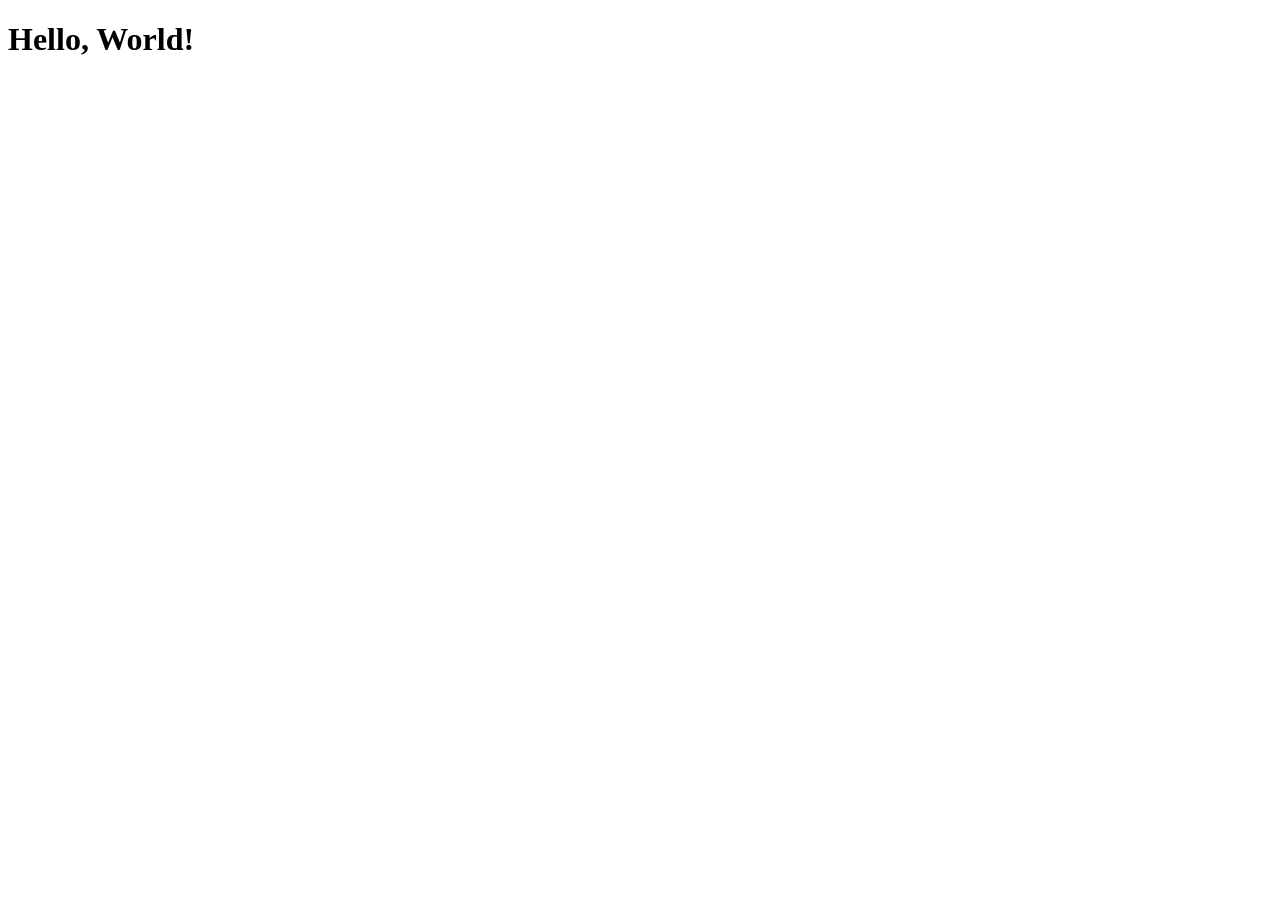
==== index.html @ c69d0975 "Added First html file; basic site" ====
<!DOCTYPE html>
<html lang="en">
<head>
    <meta charset="UTF-8">
    <meta name="viewport" content="width=device-width, initial-scale=1.0">
    <title>Hello World!</title>
</head>
<body>
    <h1>Hello, World!</h1>
</body>
</html>
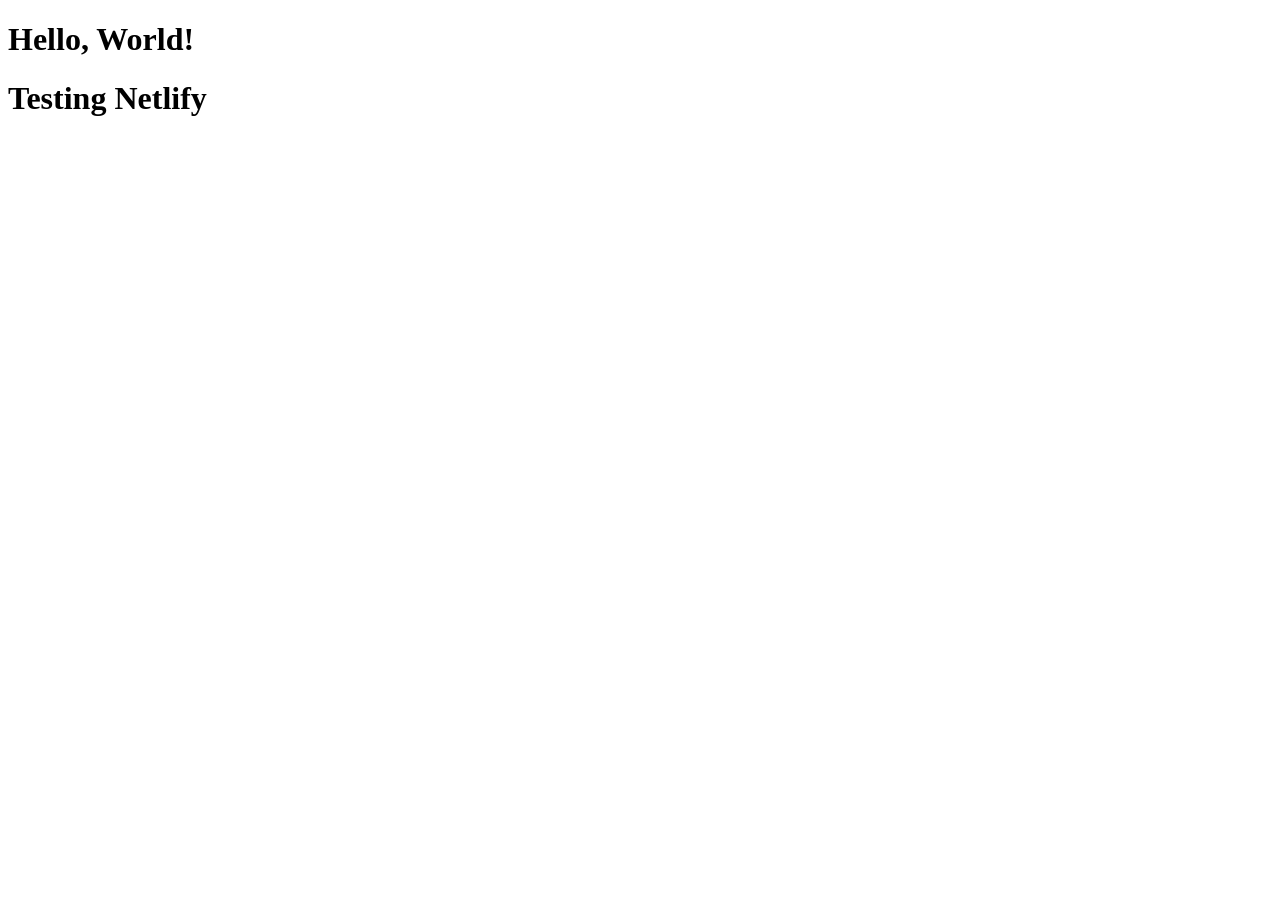
==== commit 88c40063: "Netlify Test" ====
--- a/index.html
+++ b/index.html
@@ -7,5 +7,6 @@
 </head>
 <body>
     <h1>Hello, World!</h1>
+    <h1>Testing Netlify</h1>
 </body>
 </html>
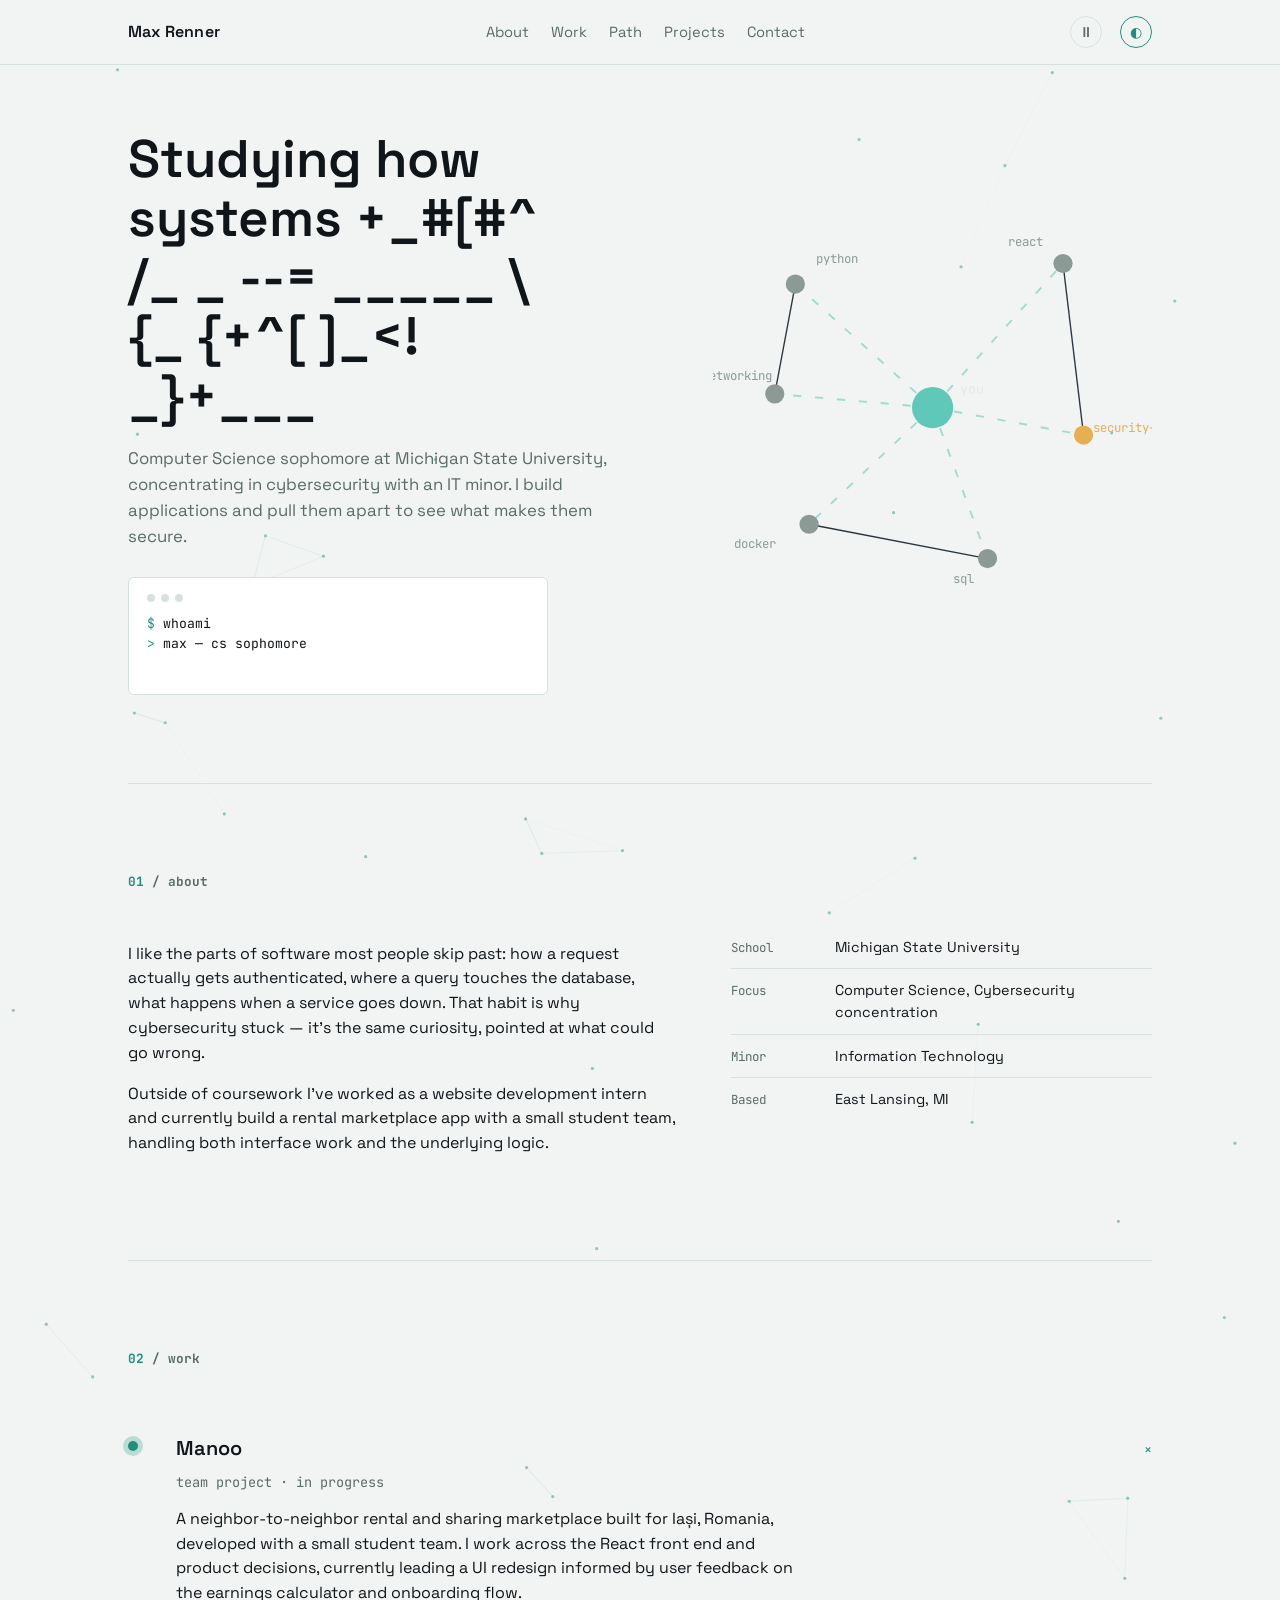
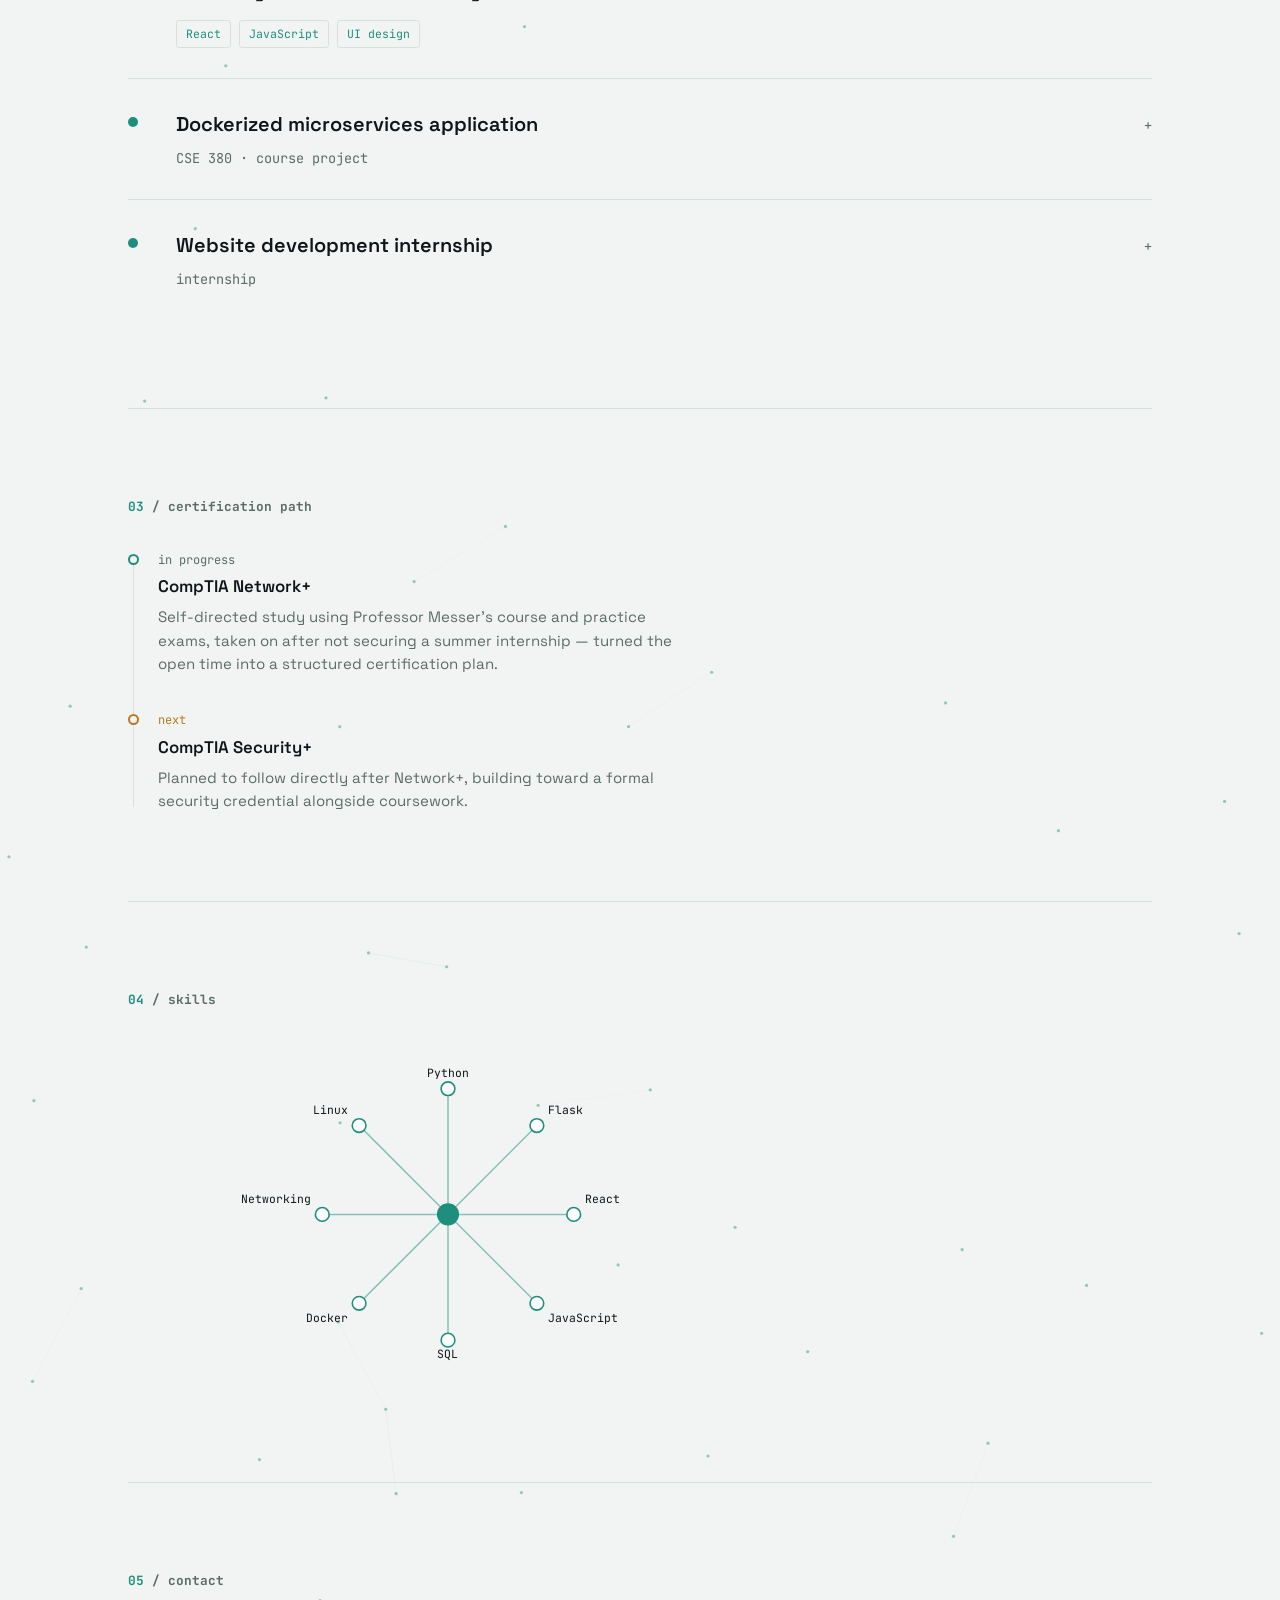
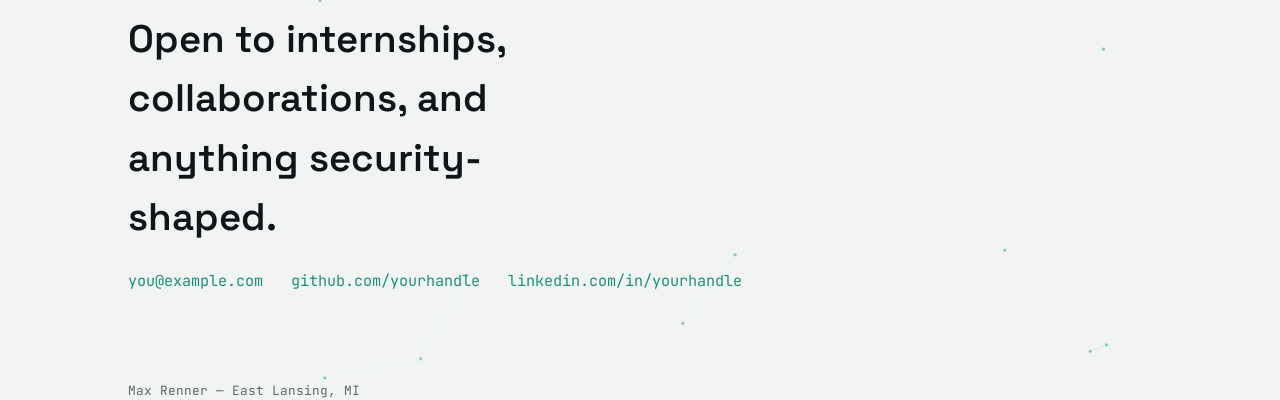
==== commit 85673c30: "First iteration of the pro site" ====
--- a/index.html
+++ b/index.html
@@ -1,12 +1,925 @@
 <!DOCTYPE html>
 <html lang="en">
 <head>
-    <meta charset="UTF-8">
-    <meta name="viewport" content="width=device-width, initial-scale=1.0">
-    <title>Hello World!</title>
+<meta charset="UTF-8">
+<meta name="viewport" content="width=device-width, initial-scale=1, viewport-fit=cover">
+<title>Max Renner — Portfolio</title>
+<link rel="preconnect" href="https://fonts.googleapis.com">
+<link rel="preconnect" href="https://fonts.gstatic.com" crossorigin>
+<link href="https://fonts.googleapis.com/css2?family=Space+Grotesk:wght@400;500;600;700&family=JetBrains+Mono:wght@400;500&display=swap" rel="stylesheet">
+<style>
+  :root {
+    --bg: #10151a; --surface: #182029; --surface-2: #1e2830;
+    --text: #e6e9e6; --muted: #8c9a96; --line: #2a343c;
+    --accent: #5fc8b8; --accent-2: #e8ae52;
+    --net-line: rgba(95,200,184,0.16); --net-dot: rgba(95,200,184,0.5);
+    --glitch-1: #ff5f6d; --glitch-2: #5fc8ff;
+    --danger: #e07a6b;
+    box-sizing: border-box;
+    padding-top: env(safe-area-inset-top, 0px);
+    padding-bottom: env(safe-area-inset-bottom, 0px);
+  }
+  @media (prefers-color-scheme: light) {
+    :root:not([data-theme="dark"]) {
+      --bg: #f1f4f3; --surface: #ffffff; --surface-2: #eaeeec;
+      --text: #10151a; --muted: #5b6b66; --line: #d9e1de;
+      --accent: #1f8f7d; --accent-2: #b97a1f;
+      --net-line: rgba(31,143,125,0.14); --net-dot: rgba(31,143,125,0.45);
+    }
+  }
+  :root[data-theme="light"] {
+    --bg: #f1f4f3; --surface: #ffffff; --surface-2: #eaeeec;
+    --text: #10151a; --muted: #5b6b66; --line: #d9e1de;
+    --accent: #1f8f7d; --accent-2: #b97a1f;
+    --net-line: rgba(31,143,125,0.14); --net-dot: rgba(31,143,125,0.45);
+  }
+  :root[data-theme="dark"] {
+    --bg: #10151a; --surface: #182029; --surface-2: #1e2830;
+    --text: #e6e9e6; --muted: #8c9a96; --line: #2a343c;
+    --accent: #5fc8b8; --accent-2: #e8ae52;
+    --net-line: rgba(95,200,184,0.16); --net-dot: rgba(95,200,184,0.5);
+  }
+  *, *::before, *::after { box-sizing: border-box; }
+  html { scroll-behavior: smooth; scroll-padding-top: env(safe-area-inset-top, 0px); }
+  html.force-reduce-motion { scroll-behavior: auto; }
+  body {
+    margin: 0; background: var(--bg); color: var(--text);
+    font-family: 'Space Grotesk', system-ui, sans-serif; line-height: 1.55;
+    -webkit-font-smoothing: antialiased; position: relative;
+    transition: background 0.3s ease, color 0.3s ease;
+  }
+  .mono { font-family: 'JetBrains Mono', ui-monospace, monospace; }
+  a { color: var(--accent); text-decoration: none; }
+  a:hover, a:focus-visible { text-decoration: underline; }
+  :focus-visible { outline: 2px solid var(--accent); outline-offset: 3px; }
+  .wrap { max-width: 1080px; margin: 0 auto; padding: 0 28px; position: relative; z-index: 1; }
+  .visually-hidden {
+    position: absolute !important; width: 1px; height: 1px; padding: 0; margin: -1px;
+    overflow: hidden; clip: rect(0,0,0,0); white-space: nowrap; border: 0;
+  }
+  .skip-link {
+    position: absolute; left: 12px; top: -60px; z-index: 100;
+    background: var(--accent); color: var(--bg); padding: 10px 16px; border-radius: 4px;
+    font-family: 'JetBrains Mono', monospace; font-size: 0.85rem; transition: top 0.2s ease;
+  }
+  .skip-link:focus { top: 12px; text-decoration: none; }
+
+  #net-bg { position: fixed; inset: 0; z-index: 0; pointer-events: none; }
+  #cursor-ring {
+    position: fixed; width: 34px; height: 34px; border-radius: 50%;
+    border: 1px solid var(--accent); pointer-events: none; z-index: 50;
+    transform: translate(-50%, -50%); opacity: 0; transition: opacity 0.3s ease, width 0.2s ease, height 0.2s ease, border-color 0.2s ease;
+  }
+  #cursor-ring::before, #cursor-ring::after { content: ""; position: absolute; background: var(--accent); }
+  #cursor-ring::before { left: 50%; top: -6px; width: 1px; height: 6px; transform: translateX(-50%); }
+  #cursor-ring::after { left: 50%; bottom: -6px; width: 1px; height: 6px; transform: translateX(-50%); }
+  #cursor-ring.hot { width: 50px; height: 50px; border-color: var(--accent-2); }
+  #cursor-glow {
+    position: fixed; width: 460px; height: 460px; border-radius: 50%;
+    background: radial-gradient(circle, var(--net-dot) 0%, transparent 70%);
+    pointer-events: none; z-index: 0; opacity: 0; transition: opacity 0.4s ease;
+    transform: translate(-50%, -50%); filter: blur(14px);
+  }
+
+  header.top {
+    position: sticky; top: env(safe-area-inset-top, 0px); z-index: 10;
+    background: color-mix(in srgb, var(--bg) 85%, transparent);
+    backdrop-filter: blur(8px); border-bottom: 1px solid var(--line);
+  }
+  .topbar { display: flex; align-items: center; justify-content: space-between; padding: 16px 28px; max-width: 1080px; margin: 0 auto; gap: 12px; flex-wrap: wrap; }
+  .topbar .name { font-weight: 600; font-size: 1rem; letter-spacing: 0.2px; }
+  .topbar .right { display: flex; align-items: center; gap: 18px; }
+  .topbar nav { display: flex; gap: 22px; }
+  .topbar nav a { color: var(--muted); font-size: 0.92rem; position: relative; }
+  .topbar nav a[aria-current="page"] { color: var(--accent); }
+  .topbar nav a:hover { color: var(--text); text-decoration: none; }
+  html:not(.force-reduce-motion) .topbar nav a:hover::before,
+  html:not(.force-reduce-motion) .topbar nav a:hover::after {
+    content: attr(data-label); position: absolute; left: 0; top: 0; width: 100%; overflow: hidden;
+  }
+  html:not(.force-reduce-motion) .topbar nav a:hover::before { color: var(--glitch-1); animation: glitchA 0.4s steps(2) 1; clip-path: inset(0 0 55% 0); }
+  html:not(.force-reduce-motion) .topbar nav a:hover::after { color: var(--glitch-2); animation: glitchB 0.4s steps(2) 1; clip-path: inset(55% 0 0 0); }
+  @keyframes glitchA { 0% { transform: translate(0); } 30% { transform: translate(-2px,-1px); } 60% { transform: translate(2px,1px); } 100% { transform: translate(0); } }
+  @keyframes glitchB { 0% { transform: translate(0); } 30% { transform: translate(2px,1px); } 60% { transform: translate(-2px,-1px); } 100% { transform: translate(0); } }
+  .icon-btn {
+    background: none; border: 1px solid var(--line); color: var(--muted);
+    width: 32px; height: 32px; border-radius: 50%; cursor: pointer; font-size: 0.9rem;
+    display: flex; align-items: center; justify-content: center;
+    transition: border-color 0.2s ease, color 0.2s ease;
+  }
+  .icon-btn:hover, .icon-btn[aria-pressed="true"] { border-color: var(--accent); color: var(--accent); }
+
+  .screen { padding-top: 0; }
+  section { padding: 88px 0; border-bottom: 1px solid var(--line); position: relative; }
+  section:last-of-type { border-bottom: none; }
+
+  .hero { padding-top: 64px; display: grid; grid-template-columns: 1.1fr 0.9fr; gap: 48px; align-items: center; }
+  .hero-text { opacity: 0; transform: translateY(14px); animation: rise 0.7s ease forwards 0.15s; }
+  .hero-graphic { opacity: 0; animation: fadeIn 0.9s ease forwards 0.4s; perspective: 800px; }
+  @keyframes rise { to { opacity: 1; transform: translateY(0); } }
+  @keyframes fadeIn { to { opacity: 1; } }
+  .hero h1 { font-size: clamp(2.1rem, 4.4vw, 3.3rem); line-height: 1.12; margin: 0 0 20px; max-width: 13ch; font-weight: 600; min-height: 2.3em; }
+  .hero .lede { color: var(--muted); max-width: 46ch; font-size: 1.05rem; margin: 0 0 28px; }
+
+  .terminal {
+    font-family: 'JetBrains Mono', monospace; font-size: 0.82rem;
+    background: var(--surface); border: 1px solid var(--line); border-radius: 6px;
+    padding: 16px 18px; max-width: 420px; min-height: 118px;
+  }
+  .terminal .bar { display: flex; gap: 6px; margin-bottom: 12px; }
+  .terminal .bar span { width: 8px; height: 8px; border-radius: 50%; background: var(--line); }
+  .terminal .line { color: var(--text); white-space: pre; }
+  .terminal .prompt { color: var(--accent); }
+  .terminal .cursor { display: inline-block; width: 7px; height: 1em; background: var(--accent); vertical-align: text-bottom; animation: blink 1s step-end infinite; }
+  @keyframes blink { 50% { opacity: 0; } }
+
+  .hero-graphic-inner { transition: transform 0.15s ease-out; transform-style: preserve-3d; }
+  .hero-graphic svg { width: 100%; height: auto; }
+  .hero-graphic .edge { stroke-dasharray: 6 10; animation: flow 3.5s linear infinite; }
+  .hero-graphic .edge:nth-child(2) { animation-delay: -0.6s; }
+  .hero-graphic .edge:nth-child(3) { animation-delay: -1.2s; }
+  .hero-graphic .edge:nth-child(4) { animation-delay: -1.8s; }
+  .hero-graphic .edge:nth-child(5) { animation-delay: -2.4s; }
+  .hero-graphic .edge:nth-child(6) { animation-delay: -3.0s; }
+  @keyframes flow { to { stroke-dashoffset: -160; } }
+  .hero-graphic .core { animation: pulse 2.4s ease-in-out infinite; transform-origin: 160px 160px; }
+  @keyframes pulse { 0%, 100% { r: 15; } 50% { r: 17; } }
+  .hero-graphic .node { cursor: pointer; transition: r 0.2s ease; }
+  .hero-graphic .node:hover, .hero-graphic .node:focus { r: 10; }
+
+  h2.label { font-size: 0.8rem; color: var(--accent); margin: 0 0 34px; font-family: 'JetBrains Mono', monospace; }
+  h2.label .n { color: var(--muted); }
+
+  .about-grid { display: grid; grid-template-columns: 1.3fr 1fr; gap: 56px; }
+  .about-grid p { max-width: 58ch; color: var(--text); }
+  .about-grid p + p { margin-top: 16px; }
+  dl.facts { margin: 0; font-size: 0.9rem; }
+  dl.facts div { display: flex; gap: 14px; padding: 10px 0; border-top: 1px solid var(--line); }
+  dl.facts div:first-child { border-top: none; }
+  dl.facts dt { color: var(--muted); width: 90px; flex-shrink: 0; font-family: 'JetBrains Mono', monospace; font-size: 0.78rem; padding-top: 2px; }
+  dl.facts dd { margin: 0; }
+
+  .project { border-top: 1px solid var(--line); padding: 30px 0; }
+  .project:first-of-type { border-top: none; }
+  .project-head { display: grid; grid-template-columns: 28px 1fr auto; gap: 20px; align-items: start; cursor: pointer; background: none; border: none; text-align: left; width: 100%; padding: 0; color: inherit; font: inherit; }
+  .project .dot, .uproject .dot { width: 10px; height: 10px; border-radius: 50%; background: var(--accent); margin-top: 8px; flex-shrink: 0; transition: box-shadow 0.25s ease; }
+  .project[open] .dot { box-shadow: 0 0 0 5px color-mix(in srgb, var(--accent) 25%, transparent); }
+  .project h3, .uproject h3 { margin: 0 0 8px; font-size: 1.25rem; font-weight: 600; }
+  .project .role { color: var(--muted); font-size: 0.85rem; font-family: 'JetBrains Mono', monospace; }
+  .expand-icon { font-family: 'JetBrains Mono', monospace; color: var(--muted); font-size: 0.85rem; margin-top: 6px; transition: transform 0.25s ease; }
+  .project[open] .expand-icon { transform: rotate(45deg); color: var(--accent); }
+  .project-body { grid-column: 2 / 3; margin-left: 48px; max-height: 0; overflow: hidden; transition: max-height 0.35s ease; }
+  .project[open] .project-body { max-height: 220px; }
+  .project-body-inner { padding-top: 14px; }
+  .project-body p { max-width: 62ch; margin: 0 0 14px; color: var(--text); }
+  .stack { display: flex; gap: 8px; flex-wrap: wrap; }
+  .stack span { font-family: 'JetBrains Mono', monospace; font-size: 0.72rem; color: var(--accent); border: 1px solid var(--line); padding: 4px 9px; border-radius: 3px; }
+
+  .path { position: relative; padding-left: 30px; }
+  .path::before { content: ""; position: absolute; left: 5px; top: 6px; bottom: 6px; width: 1px; background: var(--line); }
+  .step { position: relative; padding-bottom: 36px; }
+  .step:last-child { padding-bottom: 0; }
+  .step::before { content: ""; position: absolute; left: -30px; top: 3px; width: 11px; height: 11px; border-radius: 50%; background: var(--bg); border: 2px solid var(--accent); }
+  .step.pending::before { border-color: var(--accent-2); }
+  .step .when { font-family: 'JetBrains Mono', monospace; font-size: 0.75rem; color: var(--muted); margin-bottom: 4px; }
+  .step h3 { margin: 0 0 6px; font-size: 1.05rem; font-weight: 600; }
+  .step p { margin: 0; color: var(--muted); max-width: 54ch; font-size: 0.94rem; }
+  .step.pending .when { color: var(--accent-2); }
+
+  .skill-net { width: 100%; max-width: 640px; height: auto; }
+  .skill-net .sline { stroke: var(--accent); stroke-width: 1.3; opacity: 0.5; stroke-dasharray: 200; stroke-dashoffset: 200; transition: stroke-dashoffset 1s ease; }
+  .skill-net.in-view .sline { stroke-dashoffset: 0; }
+  .skill-net .snode { fill: var(--surface); stroke: var(--accent); stroke-width: 1.4; opacity: 0; transform: scale(0.5); transform-box: fill-box; transform-origin: center; transition: opacity 0.4s ease, transform 0.4s ease; }
+  .skill-net.in-view .snode { opacity: 1; transform: scale(1); }
+  .skill-net text { font-family: 'JetBrains Mono', monospace; font-size: 10px; fill: var(--text); opacity: 0; transition: opacity 0.5s ease 0.3s; }
+  .skill-net.in-view text { opacity: 1; }
+  .skill-net .scenter { fill: var(--accent); }
+
+  .contact h2.label { margin-bottom: 18px; }
+  .contact h1 { font-size: clamp(1.7rem, 3.4vw, 2.4rem); font-weight: 600; margin: 0 0 22px; max-width: 16ch; }
+  .contact .links { display: flex; gap: 28px; flex-wrap: wrap; font-family: 'JetBrains Mono', monospace; font-size: 0.95rem; }
+
+  /* Projects screen */
+  #screen-projects h1.page-title { font-size: clamp(1.8rem, 3.6vw, 2.6rem); font-weight: 600; margin: 0 0 14px; max-width: 20ch; }
+  #screen-projects .lede { margin-bottom: 40px; }
+  .project-form { background: var(--surface); border: 1px solid var(--line); border-radius: 8px; padding: 24px; margin-bottom: 28px; max-width: 640px; }
+  .field { margin-bottom: 16px; display: flex; flex-direction: column; gap: 6px; }
+  .field-row { display: grid; grid-template-columns: 1fr 1fr; gap: 16px; }
+  .field label { font-size: 0.85rem; color: var(--muted); }
+  .field label .hint { font-size: 0.75rem; font-family: 'JetBrains Mono', monospace; margin-left: 6px; }
+  .field input, .field textarea {
+    background: var(--bg); border: 1px solid var(--line); border-radius: 4px; color: var(--text);
+    font-family: 'Space Grotesk', sans-serif; font-size: 0.95rem; padding: 10px 12px; resize: vertical;
+  }
+  .field input:focus, .field textarea:focus { border-color: var(--accent); }
+  .form-error { color: var(--danger); font-size: 0.85rem; min-height: 1.2em; }
+  .form-status { min-height: 1.2em; }
+  .storage-note { font-size: 0.82rem; color: var(--accent-2); margin: -6px 0 16px; max-width: 640px; }
+  .btn-primary, .btn-ghost {
+    font-family: 'JetBrains Mono', monospace; font-size: 0.85rem; cursor: pointer; border-radius: 4px; padding: 10px 18px;
+  }
+  .btn-primary { background: var(--accent); color: var(--bg); border: 1px solid var(--accent); }
+  .btn-primary:hover { opacity: 0.88; }
+  .btn-ghost { background: none; color: var(--muted); border: 1px solid var(--line); margin-left: 10px; }
+  .btn-ghost:hover { color: var(--text); border-color: var(--accent); }
+  .btn-link { background: none; border: none; color: var(--muted); font-family: 'JetBrains Mono', monospace; font-size: 0.78rem; cursor: pointer; padding: 2px 4px; }
+  .btn-link:hover { color: var(--accent); text-decoration: underline; }
+  .projects-toolbar { display: flex; align-items: center; justify-content: space-between; gap: 16px; flex-wrap: wrap; margin-bottom: 8px; }
+  .tag-filters { display: flex; gap: 8px; flex-wrap: wrap; }
+  .tag-chip {
+    font-family: 'JetBrains Mono', monospace; font-size: 0.75rem; padding: 6px 12px; border-radius: 20px;
+    border: 1px solid var(--line); background: none; color: var(--muted); cursor: pointer;
+  }
+  .tag-chip.active, .tag-chip:hover { border-color: var(--accent); color: var(--accent); }
+  .project-list { list-style: none; margin: 24px 0 0; padding: 0; }
+  .uproject { display: flex; gap: 16px; border-top: 1px solid var(--line); padding: 22px 0; }
+  .uproject:first-child { border-top: none; }
+  .uproject-body { flex: 1; min-width: 0; }
+  .uproject-top { display: flex; align-items: baseline; justify-content: space-between; gap: 12px; flex-wrap: wrap; }
+  .uproject-actions { display: flex; gap: 4px; flex-shrink: 0; }
+  .uproject p { margin: 4px 0 10px; color: var(--text); max-width: 62ch; }
+  .uproject-link { margin-top: 8px; font-family: 'JetBrains Mono', monospace; font-size: 0.82rem; }
+  html:not(.force-reduce-motion) .uproject.just-added { animation: popIn 0.5s ease; }
+  @keyframes popIn { 0% { opacity: 0; transform: translateY(8px) scale(0.97); } 100% { opacity: 1; transform: none; } }
+  .empty-state { color: var(--muted); font-size: 0.92rem; padding: 20px 0; border-top: 1px dashed var(--line); margin-top: 4px; }
+
+  footer { padding: 30px 0 calc(30px + env(safe-area-inset-bottom, 0px)); color: var(--muted); font-size: 0.8rem; font-family: 'JetBrains Mono', monospace; }
+
+  @media (max-width: 760px) {
+    .hero { grid-template-columns: 1fr; }
+    .hero-graphic { order: -1; max-width: 280px; margin: 0 auto; }
+    .about-grid { grid-template-columns: 1fr; gap: 30px; }
+    .topbar nav { gap: 14px; }
+    section { padding: 60px 0; }
+    #cursor-glow, #cursor-ring { display: none; }
+    .field-row { grid-template-columns: 1fr; }
+  }
+  @media (prefers-reduced-motion: reduce) {
+    html { scroll-behavior: auto; }
+    .hero-text, .hero-graphic { animation: none; opacity: 1; transform: none; }
+    .hero-graphic .edge, .hero-graphic .core { animation: none; }
+    .skill-net .sline, .skill-net .snode, .skill-net text { transition: none; }
+  }
+  html.force-reduce-motion .hero-text, html.force-reduce-motion .hero-graphic { animation: none; opacity: 1; transform: none; }
+  html.force-reduce-motion .hero-graphic .edge, html.force-reduce-motion .hero-graphic .core { animation: none; }
+  html.force-reduce-motion .skill-net .sline, html.force-reduce-motion .skill-net .snode, html.force-reduce-motion .skill-net text { transition: none; }
+</style>
 </head>
 <body>
-    <h1>Hello, World!</h1>
-    <h1>Testing Netlify</h1>
+
+<a class="skip-link" href="#main">Skip to content</a>
+<canvas id="net-bg" aria-hidden="true" role="presentation"></canvas>
+<div id="cursor-glow" aria-hidden="true" role="presentation"></div>
+<div id="cursor-ring" aria-hidden="true" role="presentation"></div>
+<div id="route-announcer" class="visually-hidden" aria-live="polite"></div>
+
+<header class="top" role="banner">
+  <div class="topbar">
+    <div class="name">Max Renner</div>
+    <nav aria-label="Primary">
+      <a href="#about" data-label="About">About</a>
+      <a href="#work" data-label="Work">Work</a>
+      <a href="#path" data-label="Path">Path</a>
+      <a href="#/projects" data-label="Projects">Projects</a>
+      <a href="#contact" data-label="Contact">Contact</a>
+    </nav>
+    <div class="right">
+      <button id="motion-toggle" class="icon-btn" aria-pressed="false" aria-label="Reduce motion" title="Reduce motion">⏸</button>
+      <button id="theme-toggle" class="icon-btn" aria-pressed="false" aria-label="Switch to light theme" title="Toggle theme">◐</button>
+    </div>
+  </div>
+</header>
+
+<main id="main" class="wrap">
+
+  <div id="screen-home" class="screen">
+
+    <section class="hero">
+      <div class="hero-text">
+        <h1 id="scramble-target" data-final="Studying how systems break, so I can build the ones that don't."></h1>
+        <p class="lede">Computer Science sophomore at Michigan State University, concentrating in cybersecurity with an IT minor. I build applications and pull them apart to see what makes them secure.</p>
+        <div class="terminal" id="terminal">
+          <div class="bar"><span></span><span></span><span></span></div>
+          <div class="line" id="term-out"></div>
+        </div>
+      </div>
+      <div class="hero-graphic">
+        <div class="hero-graphic-inner" id="tilt-el">
+        <svg viewBox="0 0 320 320" xmlns="http://www.w3.org/2000/svg" role="img" aria-label="Diagram connecting Max to his core skills: Python, React, Security Plus, SQL, Docker and networking.">
+          <g stroke-width="1.4" fill="none" stroke="#5fc8b8" opacity="0.55">
+            <line class="edge" x1="160" y1="160" x2="60" y2="70"/>
+            <line class="edge" x1="160" y1="160" x2="255" y2="55"/>
+            <line class="edge" x1="160" y1="160" x2="270" y2="180"/>
+            <line class="edge" x1="160" y1="160" x2="200" y2="270"/>
+            <line class="edge" x1="160" y1="160" x2="70" y2="245"/>
+            <line class="edge" x1="160" y1="160" x2="45" y2="150"/>
+          </g>
+          <g stroke="#2a343c" stroke-width="1" fill="none">
+            <line x1="60" y1="70" x2="45" y2="150"/>
+            <line x1="255" y1="55" x2="270" y2="180"/>
+            <line x1="200" y1="270" x2="70" y2="245"/>
+          </g>
+          <circle class="core" cx="160" cy="160" r="15" fill="#5fc8b8"/>
+          <circle class="node" tabindex="0" cx="60" cy="70" r="7" fill="#8c9a96"><title>Python</title></circle>
+          <circle class="node" tabindex="0" cx="255" cy="55" r="7" fill="#8c9a96"><title>React</title></circle>
+          <circle class="node" tabindex="0" cx="270" cy="180" r="7" fill="#e8ae52"><title>Security+</title></circle>
+          <circle class="node" tabindex="0" cx="200" cy="270" r="7" fill="#8c9a96"><title>SQL</title></circle>
+          <circle class="node" tabindex="0" cx="70" cy="245" r="7" fill="#8c9a96"><title>Docker</title></circle>
+          <circle class="node" tabindex="0" cx="45" cy="150" r="7" fill="#8c9a96"><title>Networking</title></circle>
+          <text x="180" y="150" fill="#e6e9e6" font-family="JetBrains Mono, monospace" font-size="10">you</text>
+          <text x="75" y="55" fill="#8c9a96" font-family="JetBrains Mono, monospace" font-size="9">python</text>
+          <text x="215" y="42" fill="#8c9a96" font-family="JetBrains Mono, monospace" font-size="9">react</text>
+          <text x="277" y="178" fill="#e8ae52" font-family="JetBrains Mono, monospace" font-size="9">security+</text>
+          <text x="175" y="288" fill="#8c9a96" font-family="JetBrains Mono, monospace" font-size="9">sql</text>
+          <text x="15" y="262" fill="#8c9a96" font-family="JetBrains Mono, monospace" font-size="9">docker</text>
+          <text x="-8" y="140" fill="#8c9a96" font-family="JetBrains Mono, monospace" font-size="9">networking</text>
+        </svg>
+        </div>
+      </div>
+    </section>
+
+    <section id="about">
+      <h2 class="label">01 <span class="n">/ about</span></h2>
+      <div class="about-grid">
+        <div>
+          <p>I like the parts of software most people skip past: how a request actually gets authenticated, where a query touches the database, what happens when a service goes down. That habit is why cybersecurity stuck — it's the same curiosity, pointed at what could go wrong.</p>
+          <p>Outside of coursework I've worked as a website development intern and currently build a rental marketplace app with a small student team, handling both interface work and the underlying logic.</p>
+        </div>
+        <dl class="facts">
+          <div><dt>School</dt><dd>Michigan State University</dd></div>
+          <div><dt>Focus</dt><dd>Computer Science, Cybersecurity concentration</dd></div>
+          <div><dt>Minor</dt><dd>Information Technology</dd></div>
+          <div><dt>Based</dt><dd>East Lansing, MI</dd></div>
+        </dl>
+      </div>
+    </section>
+
+    <section id="work">
+      <h2 class="label">02 <span class="n">/ work</span></h2>
+
+      <details class="project" open>
+        <summary class="project-head" style="list-style:none;">
+          <span class="dot"></span>
+          <span>
+            <h3>Manoo</h3>
+            <div class="role">team project · in progress</div>
+          </span>
+          <span class="expand-icon">+</span>
+        </summary>
+        <div class="project-body"><div class="project-body-inner">
+          <p>A neighbor-to-neighbor rental and sharing marketplace built for Iași, Romania, developed with a small student team. I work across the React front end and product decisions, currently leading a UI redesign informed by user feedback on the earnings calculator and onboarding flow.</p>
+          <div class="stack"><span>React</span><span>JavaScript</span><span>UI design</span></div>
+        </div></div>
+      </details>
+
+      <details class="project">
+        <summary class="project-head" style="list-style:none;">
+          <span class="dot"></span>
+          <span>
+            <h3>Dockerized microservices application</h3>
+            <div class="role">CSE 380 · course project</div>
+          </span>
+          <span class="expand-icon">+</span>
+        </summary>
+        <div class="project-body"><div class="project-body-inner">
+          <p>A four-service backend built with Flask and Docker, covering JWT authentication, document management, search, and audit logging across services. Passed all 15 automated test cases.</p>
+          <div class="stack"><span>Python</span><span>Flask</span><span>Docker</span><span>JWT</span></div>
+        </div></div>
+      </details>
+
+      <details class="project">
+        <summary class="project-head" style="list-style:none;">
+          <span class="dot"></span>
+          <span>
+            <h3>Website development internship</h3>
+            <div class="role">internship</div>
+          </span>
+          <span class="expand-icon">+</span>
+        </summary>
+        <div class="project-body"><div class="project-body-inner">
+          <p>Built and maintained website features in a professional setting, translating design and content requirements into working front-end code.</p>
+          <div class="stack"><span>Web development</span></div>
+        </div></div>
+      </details>
+    </section>
+
+    <section id="path">
+      <h2 class="label">03 <span class="n">/ certification path</span></h2>
+      <div class="path">
+        <div class="step">
+          <div class="when">in progress</div>
+          <h3>CompTIA Network+</h3>
+          <p>Self-directed study using Professor Messer's course and practice exams, taken on after not securing a summer internship — turned the open time into a structured certification plan.</p>
+        </div>
+        <div class="step pending">
+          <div class="when">next</div>
+          <h3>CompTIA Security+</h3>
+          <p>Planned to follow directly after Network+, building toward a formal security credential alongside coursework.</p>
+        </div>
+      </div>
+    </section>
+
+    <section>
+      <h2 class="label">04 <span class="n">/ skills</span></h2>
+      <svg class="skill-net" id="skill-net" viewBox="0 0 560 300" xmlns="http://www.w3.org/2000/svg" role="img" aria-label="Network diagram of skills: Python, Flask, React, JavaScript, SQL, Docker, Networking, Linux.">
+      </svg>
+    </section>
+
+    <section id="contact" class="contact">
+      <h2 class="label">05 <span class="n">/ contact</span></h2>
+      <h1>Open to internships, collaborations, and anything security-shaped.</h1>
+      <div class="links">
+        <a href="mailto:you@example.com">you@example.com</a>
+        <a href="#">github.com/yourhandle</a>
+        <a href="#">linkedin.com/in/yourhandle</a>
+      </div>
+    </section>
+
+  </div>
+
+  <div id="screen-projects" class="screen" hidden>
+    <section style="padding-top:64px; border-bottom:none;">
+      <h2 class="label">— <span class="n">/ your projects</span></h2>
+      <h1 id="projects-heading" class="page-title" tabindex="-1">Add your own work here.</h1>
+      <p class="lede">These are saved in this browser, so they'll still be here next time you open this page on this device. Nothing is sent anywhere else.</p>
+
+      <form id="project-form" class="project-form" novalidate aria-describedby="form-error">
+        <div class="field">
+          <label for="pf-title">Title <span aria-hidden="true">*</span><span class="visually-hidden">required</span></label>
+          <input id="pf-title" name="title" type="text" required maxlength="80" autocomplete="off">
+        </div>
+        <div class="field">
+          <label for="pf-desc">Short description</label>
+          <textarea id="pf-desc" name="desc" rows="2" maxlength="240"></textarea>
+        </div>
+        <div class="field-row">
+          <div class="field">
+            <label for="pf-tags">Tech / tags <span class="hint">comma separated</span></label>
+            <input id="pf-tags" name="tags" type="text" autocomplete="off" placeholder="React, Node, PostgreSQL">
+          </div>
+          <div class="field">
+            <label for="pf-link">Link <span class="hint">optional</span></label>
+            <input id="pf-link" name="link" type="text" inputmode="url" autocomplete="off" placeholder="github.com/you/project">
+          </div>
+        </div>
+        <div id="form-error" class="form-error" role="alert"></div>
+        <div>
+          <button type="submit" id="form-submit-btn" class="btn-primary">Add project</button>
+          <button type="button" id="cancel-edit-btn" class="btn-ghost" hidden>Cancel edit</button>
+        </div>
+        <div id="form-status" class="form-status visually-hidden" aria-live="polite"></div>
+      </form>
+      <p id="storage-note" class="storage-note" hidden>Your browser is blocking local storage here, so new projects won't be saved after you leave this page.</p>
+
+      <div class="projects-toolbar">
+        <div id="tag-filters" class="tag-filters" role="group" aria-label="Filter projects by tag"></div>
+        <button id="export-btn" class="btn-ghost" type="button" hidden>Export as JSON</button>
+      </div>
+
+      <ul id="project-list" class="project-list"></ul>
+      <p id="empty-state" class="empty-state">No projects yet — add your first one above.</p>
+    </section>
+  </div>
+
+</main>
+
+<footer role="contentinfo" class="wrap">Max Renner — East Lansing, MI</footer>
+
+<script>
+(function () {
+  var root = document.documentElement;
+
+  function osReducedMotion() { return window.matchMedia('(prefers-reduced-motion: reduce)').matches; }
+  function motionReduced() { return root.classList.contains('force-reduce-motion') || osReducedMotion(); }
+
+  // Motion toggle (manual override, persisted)
+  var motionBtn = document.getElementById('motion-toggle');
+  try {
+    var savedMotion = localStorage.getItem('portfolio-motion');
+    if (savedMotion === 'reduced') root.classList.add('force-reduce-motion');
+  } catch (e) {}
+  function syncMotionBtn() {
+    var on = root.classList.contains('force-reduce-motion');
+    motionBtn.setAttribute('aria-pressed', on ? 'true' : 'false');
+    motionBtn.setAttribute('aria-label', on ? 'Motion reduced — click to restore animation' : 'Reduce motion');
+  }
+  syncMotionBtn();
+  motionBtn.addEventListener('click', function () {
+    root.classList.toggle('force-reduce-motion');
+    try { localStorage.setItem('portfolio-motion', root.classList.contains('force-reduce-motion') ? 'reduced' : 'full'); } catch (e) {}
+    syncMotionBtn();
+  });
+
+  // Theme toggle
+  var themeBtn = document.getElementById('theme-toggle');
+  function applyTheme(t) { if (t) root.setAttribute('data-theme', t); }
+  try {
+    var savedTheme = localStorage.getItem('portfolio-theme');
+    if (savedTheme) applyTheme(savedTheme);
+  } catch (e) {}
+  function syncThemeBtn() {
+    var current = root.getAttribute('data-theme') || (window.matchMedia('(prefers-color-scheme: light)').matches ? 'light' : 'dark');
+    themeBtn.setAttribute('aria-label', current === 'dark' ? 'Switch to light theme' : 'Switch to dark theme');
+    themeBtn.setAttribute('aria-pressed', current === 'light' ? 'true' : 'false');
+  }
+  syncThemeBtn();
+  themeBtn.addEventListener('click', function () {
+    var current = root.getAttribute('data-theme') || (window.matchMedia('(prefers-color-scheme: light)').matches ? 'light' : 'dark');
+    var next = current === 'dark' ? 'light' : 'dark';
+    applyTheme(next);
+    try { localStorage.setItem('portfolio-theme', next); } catch (e) {}
+    syncThemeBtn();
+  });
+
+  // Scramble-decrypt headline
+  var scrambleChars = '!<>-_\\/[]{}—=+*^?#________';
+  var h1 = document.getElementById('scramble-target');
+  var finalText = h1.getAttribute('data-final');
+  function scrambleIn() {
+    if (motionReduced()) { h1.textContent = finalText; return; }
+    var revealed = 0, frame = 0;
+    function tick() {
+      var out = '';
+      for (var i = 0; i < finalText.length; i++) {
+        if (i < revealed) out += finalText[i];
+        else if (finalText[i] === ' ') out += ' ';
+        else out += scrambleChars[Math.floor(Math.random() * scrambleChars.length)];
+      }
+      h1.textContent = out;
+      frame++;
+      if (frame % 2 === 0 && revealed < finalText.length) revealed++;
+      if (revealed < finalText.length) requestAnimationFrame(tick);
+      else h1.textContent = finalText;
+    }
+    tick();
+  }
+  setTimeout(scrambleIn, 150);
+
+  // Terminal typing effect
+  var out = document.getElementById('term-out');
+  var lines = [
+    { p: '$ ', t: 'whoami' },
+    { p: '> ', t: 'max — cs sophomore, cybersecurity concentration' },
+    { p: '$ ', t: 'status --certs' },
+    { p: '> ', t: 'network+ in progress, security+ queued' }
+  ];
+  function typeLines(i, char, buffer) {
+    if (i >= lines.length) { out.innerHTML += '<span class="cursor"></span>'; return; }
+    var entry = lines[i];
+    if (char === 0) {
+      buffer = document.createElement('div');
+      var pr = document.createElement('span');
+      pr.className = 'prompt'; pr.textContent = entry.p;
+      buffer.appendChild(pr);
+      buffer.appendChild(document.createTextNode(''));
+      out.appendChild(buffer);
+    }
+    if (char <= entry.t.length) {
+      buffer.lastChild.textContent = entry.t.slice(0, char);
+      setTimeout(function () { typeLines(i, char + 1, buffer); }, motionReduced() ? 0 : 18);
+    } else {
+      setTimeout(function () { typeLines(i + 1, 0, null); }, motionReduced() ? 0 : 220);
+    }
+  }
+  if (motionReduced()) { lines.forEach(function(l){}); out.textContent = ''; typeLines(0, 0, null); }
+  else setTimeout(function () { typeLines(0, 0, null); }, 900);
+
+  // Expand icon +/x swap
+  document.querySelectorAll('.project').forEach(function (p) {
+    p.addEventListener('toggle', function () {
+      p.querySelector('.expand-icon').textContent = p.open ? '×' : '+';
+    });
+  });
+
+  // Hero graphic tilt toward cursor
+  var tiltEl = document.getElementById('tilt-el');
+  if (window.matchMedia('(pointer: fine)').matches) {
+    document.querySelector('.hero-graphic').addEventListener('mousemove', function (e) {
+      if (motionReduced()) return;
+      var r = this.getBoundingClientRect();
+      var px = (e.clientX - r.left) / r.width - 0.5;
+      var py = (e.clientY - r.top) / r.height - 0.5;
+      tiltEl.style.transform = 'rotateY(' + (px * 12) + 'deg) rotateX(' + (-py * 12) + 'deg)';
+    });
+    document.querySelector('.hero-graphic').addEventListener('mouseleave', function () {
+      tiltEl.style.transform = 'rotateY(0) rotateX(0)';
+    });
+  }
+
+  // Cursor ring + glow (desktop, fine pointer only)
+  if (window.matchMedia('(pointer: fine)').matches) {
+    var ring = document.getElementById('cursor-ring');
+    var glow = document.getElementById('cursor-glow');
+    var rx = 0, ry = 0, tx = 0, ty = 0;
+    window.addEventListener('mousemove', function (e) {
+      tx = e.clientX; ty = e.clientY;
+      ring.style.opacity = '1'; glow.style.opacity = '1';
+      glow.style.left = tx + 'px'; glow.style.top = ty + 'px';
+    });
+    window.addEventListener('mouseleave', function () { ring.style.opacity = '0'; glow.style.opacity = '0'; });
+    document.querySelectorAll('a, button, summary, input, textarea, .node').forEach(function (el) {
+      el.addEventListener('mouseenter', function () { ring.classList.add('hot'); });
+      el.addEventListener('mouseleave', function () { ring.classList.remove('hot'); });
+    });
+    function ringLoop() {
+      rx += (tx - rx) * 0.18; ry += (ty - ry) * 0.18;
+      ring.style.left = rx + 'px'; ring.style.top = ry + 'px';
+      requestAnimationFrame(ringLoop);
+    }
+    ringLoop();
+  }
+
+  // Skill network diagram (builds once, draws in on scroll)
+  var skills = ['Python', 'Flask', 'React', 'JavaScript', 'SQL', 'Docker', 'Networking', 'Linux'];
+  var svgNS = 'http://www.w3.org/2000/svg';
+  var skillSvg = document.getElementById('skill-net');
+  var cx = 280, cy = 150, radius = 110;
+  var frag = document.createDocumentFragment();
+  var positions = skills.map(function (name, i) {
+    var angle = (i / skills.length) * Math.PI * 2 - Math.PI / 2;
+    return { name: name, x: cx + Math.cos(angle) * radius, y: cy + Math.sin(angle) * radius };
+  });
+  positions.forEach(function (p) {
+    var line = document.createElementNS(svgNS, 'line');
+    line.setAttribute('class', 'sline');
+    line.setAttribute('x1', cx); line.setAttribute('y1', cy);
+    line.setAttribute('x2', p.x); line.setAttribute('y2', p.y);
+    frag.appendChild(line);
+  });
+  var center = document.createElementNS(svgNS, 'circle');
+  center.setAttribute('class', 'snode scenter');
+  center.setAttribute('cx', cx); center.setAttribute('cy', cy); center.setAttribute('r', 9);
+  frag.appendChild(center);
+  positions.forEach(function (p, i) {
+    var node = document.createElementNS(svgNS, 'circle');
+    node.setAttribute('class', 'snode');
+    node.setAttribute('cx', p.x); node.setAttribute('cy', p.y); node.setAttribute('r', 6);
+    node.style.transitionDelay = (i * 0.06) + 's';
+    frag.appendChild(node);
+    var label = document.createElementNS(svgNS, 'text');
+    var dx = p.x > cx ? 10 : (p.x < cx ? -10 : 0);
+    var anchor = p.x > cx + 5 ? 'start' : (p.x < cx - 5 ? 'end' : 'middle');
+    label.setAttribute('x', p.x + dx);
+    label.setAttribute('y', p.y + (p.y > cy ? 16 : -10));
+    label.setAttribute('text-anchor', anchor);
+    label.style.transitionDelay = (i * 0.06) + 's';
+    label.textContent = p.name;
+    frag.appendChild(label);
+  });
+  skillSvg.appendChild(frag);
+  if (motionReduced() || !('IntersectionObserver' in window)) {
+    skillSvg.classList.add('in-view');
+  } else {
+    var io = new IntersectionObserver(function (entries) {
+      entries.forEach(function (entry) {
+        if (entry.isIntersecting) { skillSvg.classList.add('in-view'); io.disconnect(); }
+      });
+    }, { threshold: 0.35 });
+    io.observe(skillSvg);
+  }
+
+  // Background node network
+  var canvas = document.getElementById('net-bg');
+  var ctx = canvas.getContext('2d');
+  var w, h, nodes = [];
+  var lineColor, dotColor;
+  function readColors() {
+    var cs = getComputedStyle(root);
+    lineColor = cs.getPropertyValue('--net-line').trim();
+    dotColor = cs.getPropertyValue('--net-dot').trim();
+  }
+  function resize() {
+    w = canvas.width = window.innerWidth;
+    h = canvas.height = document.body.scrollHeight;
+    var count = Math.min(90, Math.floor((w * h) / 26000));
+    nodes = [];
+    for (var i = 0; i < count; i++) {
+      nodes.push({ x: Math.random() * w, y: Math.random() * h, vx: (Math.random() - 0.5) * 0.25, vy: (Math.random() - 0.5) * 0.25 });
+    }
+  }
+  function step() {
+    readColors();
+    ctx.clearRect(0, 0, w, h);
+    var reduced = motionReduced();
+    for (var i = 0; i < nodes.length; i++) {
+      var n = nodes[i];
+      if (!reduced) {
+        n.x += n.vx; n.y += n.vy;
+        if (n.x < 0 || n.x > w) n.vx *= -1;
+        if (n.y < 0 || n.y > h) n.vy *= -1;
+      }
+    }
+    ctx.lineWidth = 1;
+    for (var a = 0; a < nodes.length; a++) {
+      for (var b = a + 1; b < nodes.length; b++) {
+        var dx = nodes[a].x - nodes[b].x, dy = nodes[a].y - nodes[b].y;
+        var dist = Math.sqrt(dx * dx + dy * dy);
+        if (dist < 130) {
+          ctx.strokeStyle = lineColor;
+          ctx.globalAlpha = 1 - dist / 130;
+          ctx.beginPath(); ctx.moveTo(nodes[a].x, nodes[a].y); ctx.lineTo(nodes[b].x, nodes[b].y); ctx.stroke();
+        }
+      }
+    }
+    ctx.globalAlpha = 1;
+    ctx.fillStyle = dotColor;
+    for (var c = 0; c < nodes.length; c++) {
+      ctx.beginPath(); ctx.arc(nodes[c].x, nodes[c].y, 1.6, 0, Math.PI * 2); ctx.fill();
+    }
+    requestAnimationFrame(step);
+  }
+  window.addEventListener('resize', resize);
+  resize(); step();
+
+  /* ---------- Router ---------- */
+  var homeScreen = document.getElementById('screen-home');
+  var projectsScreen = document.getElementById('screen-projects');
+  var announcer = document.getElementById('route-announcer');
+  function setRoute(hash, opts) {
+    opts = opts || {};
+    var isProjects = hash === '#/projects';
+    homeScreen.hidden = isProjects;
+    projectsScreen.hidden = !isProjects;
+    var projLink = document.querySelector('.topbar nav a[href="#/projects"]');
+    if (projLink) projLink.setAttribute('aria-current', isProjects ? 'page' : 'false');
+    document.title = isProjects ? 'Projects — Max Renner' : 'Max Renner — Portfolio';
+    if (announcer) announcer.textContent = isProjects ? 'Projects screen' : 'Home screen';
+    if (isProjects) {
+      document.getElementById('projects-heading').focus();
+    } else if (!opts.skipScroll && hash && hash !== '#/' && hash !== '#') {
+      var target = document.querySelector(hash);
+      if (target) target.scrollIntoView();
+    }
+  }
+  window.addEventListener('hashchange', function () { setRoute(window.location.hash); });
+  setRoute(window.location.hash || '#/', { skipScroll: true });
+
+  /* ---------- Projects data ---------- */
+  var STORAGE_KEY = 'portfolio-user-projects';
+  var projects = [];
+  var storageOK = true;
+  function loadProjects() {
+    try {
+      var raw = localStorage.getItem(STORAGE_KEY);
+      projects = raw ? JSON.parse(raw) : [];
+    } catch (e) { storageOK = false; projects = []; }
+  }
+  function saveProjects() {
+    if (!storageOK) return;
+    try { localStorage.setItem(STORAGE_KEY, JSON.stringify(projects)); }
+    catch (e) { storageOK = false; document.getElementById('storage-note').hidden = false; }
+  }
+  loadProjects();
+  if (!storageOK) document.getElementById('storage-note').hidden = false;
+
+  function escapeHtml(s) {
+    return String(s).replace(/[&<>"']/g, function (c) {
+      return { '&': '&amp;', '<': '&lt;', '>': '&gt;', '"': '&quot;', "'": '&#39;' }[c];
+    });
+  }
+  function hostFromUrl(u) { try { return new URL(u).host + new URL(u).pathname.replace(/\/$/, ''); } catch (e) { return u; } }
+
+  var activeTag = null;
+  function renderTagFilters() {
+    var container = document.getElementById('tag-filters');
+    container.innerHTML = '';
+    var tagSet = {};
+    projects.forEach(function (p) { (p.tags || []).forEach(function (t) { tagSet[t] = true; }); });
+    var tags = Object.keys(tagSet);
+    tags.forEach(function (t) {
+      var chip = document.createElement('button');
+      chip.type = 'button';
+      chip.className = 'tag-chip' + (activeTag === t ? ' active' : '');
+      chip.textContent = t;
+      chip.setAttribute('aria-pressed', activeTag === t ? 'true' : 'false');
+      chip.addEventListener('click', function () {
+        activeTag = activeTag === t ? null : t;
+        renderProjects();
+      });
+      container.appendChild(chip);
+    });
+  }
+
+  function renderProjects(justAddedId) {
+    var list = document.getElementById('project-list');
+    list.innerHTML = '';
+    var visible = projects.filter(function (p) { return !activeTag || (p.tags || []).indexOf(activeTag) !== -1; });
+    var emptyEl = document.getElementById('empty-state');
+    if (projects.length === 0) {
+      emptyEl.hidden = false; emptyEl.textContent = 'No projects yet — add your first one above.';
+    } else if (visible.length === 0) {
+      emptyEl.hidden = false; emptyEl.textContent = 'No projects match that tag.';
+    } else {
+      emptyEl.hidden = true;
+    }
+    visible.slice().reverse().forEach(function (p) {
+      var li = document.createElement('li');
+      li.className = 'uproject';
+      if (p.id === justAddedId) li.classList.add('just-added');
+      var linkHtml = p.link ? '<a href="' + escapeHtml(p.link) + '" target="_blank" rel="noopener noreferrer">' + escapeHtml(hostFromUrl(p.link)) + '</a>' : '';
+      li.innerHTML =
+        '<span class="dot" aria-hidden="true"></span>' +
+        '<div class="uproject-body">' +
+          '<div class="uproject-top">' +
+            '<h3>' + escapeHtml(p.title) + '</h3>' +
+            '<div class="uproject-actions">' +
+              '<button type="button" class="btn-link" data-action="edit" data-id="' + p.id + '">Edit</button>' +
+              '<button type="button" class="btn-link" data-action="delete" data-id="' + p.id + '">Delete</button>' +
+            '</div>' +
+          '</div>' +
+          (p.desc ? '<p>' + escapeHtml(p.desc) + '</p>' : '') +
+          '<div class="stack">' + (p.tags || []).map(function (t) { return '<span>' + escapeHtml(t) + '</span>'; }).join('') + '</div>' +
+          (linkHtml ? '<div class="uproject-link">' + linkHtml + '</div>' : '') +
+        '</div>';
+      list.appendChild(li);
+    });
+    renderTagFilters();
+  }
+  renderProjects();
+
+  var form = document.getElementById('project-form');
+  var editingId = null;
+  function announce(msg) { var el = document.getElementById('form-status'); if (el) el.textContent = msg; }
+
+  form.addEventListener('submit', function (e) {
+    e.preventDefault();
+    var title = form.title.value.trim();
+    var errEl = document.getElementById('form-error');
+    errEl.textContent = '';
+    if (!title) { errEl.textContent = 'Title is required.'; form.title.focus(); return; }
+    var tags = form.tags.value.split(',').map(function (t) { return t.trim(); }).filter(Boolean);
+    var link = form.link.value.trim();
+    if (link && !/^https?:\/\//i.test(link)) link = 'https://' + link;
+    var newId;
+    if (editingId) {
+      var idx = projects.findIndex(function (p) { return p.id === editingId; });
+      if (idx !== -1) {
+        projects[idx].title = title; projects[idx].desc = form.desc.value.trim();
+        projects[idx].tags = tags; projects[idx].link = link;
+        newId = projects[idx].id;
+      }
+      editingId = null;
+      document.getElementById('form-submit-btn').textContent = 'Add project';
+      document.getElementById('cancel-edit-btn').hidden = true;
+      announce('Project updated.');
+    } else {
+      newId = 'p' + Date.now() + Math.floor(Math.random() * 1000);
+      projects.push({ id: newId, title: title, desc: form.desc.value.trim(), tags: tags, link: link, addedAt: Date.now() });
+      announce('Project added.');
+    }
+    saveProjects();
+    form.reset();
+    renderProjects(newId);
+  });
+
+  document.getElementById('project-list').addEventListener('click', function (e) {
+    var btn = e.target.closest('button[data-action]');
+    if (!btn) return;
+    var id = btn.getAttribute('data-id');
+    var action = btn.getAttribute('data-action');
+    var p = projects.find(function (pr) { return pr.id === id; });
+    if (!p) return;
+    if (action === 'delete') {
+      if (!window.confirm('Delete "' + p.title + '"?')) return;
+      projects = projects.filter(function (pr) { return pr.id !== id; });
+      saveProjects(); renderProjects();
+      announce('Project deleted.');
+    } else if (action === 'edit') {
+      editingId = id;
+      form.title.value = p.title;
+      form.desc.value = p.desc || '';
+      form.tags.value = (p.tags || []).join(', ');
+      form.link.value = p.link || '';
+      document.getElementById('form-submit-btn').textContent = 'Save changes';
+      document.getElementById('cancel-edit-btn').hidden = false;
+      form.title.focus();
+    }
+  });
+
+  document.getElementById('cancel-edit-btn').addEventListener('click', function () {
+    editingId = null; form.reset();
+    document.getElementById('form-submit-btn').textContent = 'Add project';
+    this.hidden = true;
+  });
+
+  // Export via downloads capability, if granted
+  (async function initExport() {
+    try {
+      if (!window.claude || typeof window.claude.use !== 'function') return;
+      var downloads = await window.claude.use('downloads');
+      if (!downloads) return;
+      var exportBtn = document.getElementById('export-btn');
+      exportBtn.hidden = false;
+      exportBtn.addEventListener('click', async function () {
+        try {
+          await downloads.save({ filename: 'projects.json', data: JSON.stringify(projects, null, 2) });
+          announce('Export ready.');
+        } catch (e) {}
+      });
+    } catch (e) {}
+  })();
+})();
+</script>
+
 </body>
 </html>
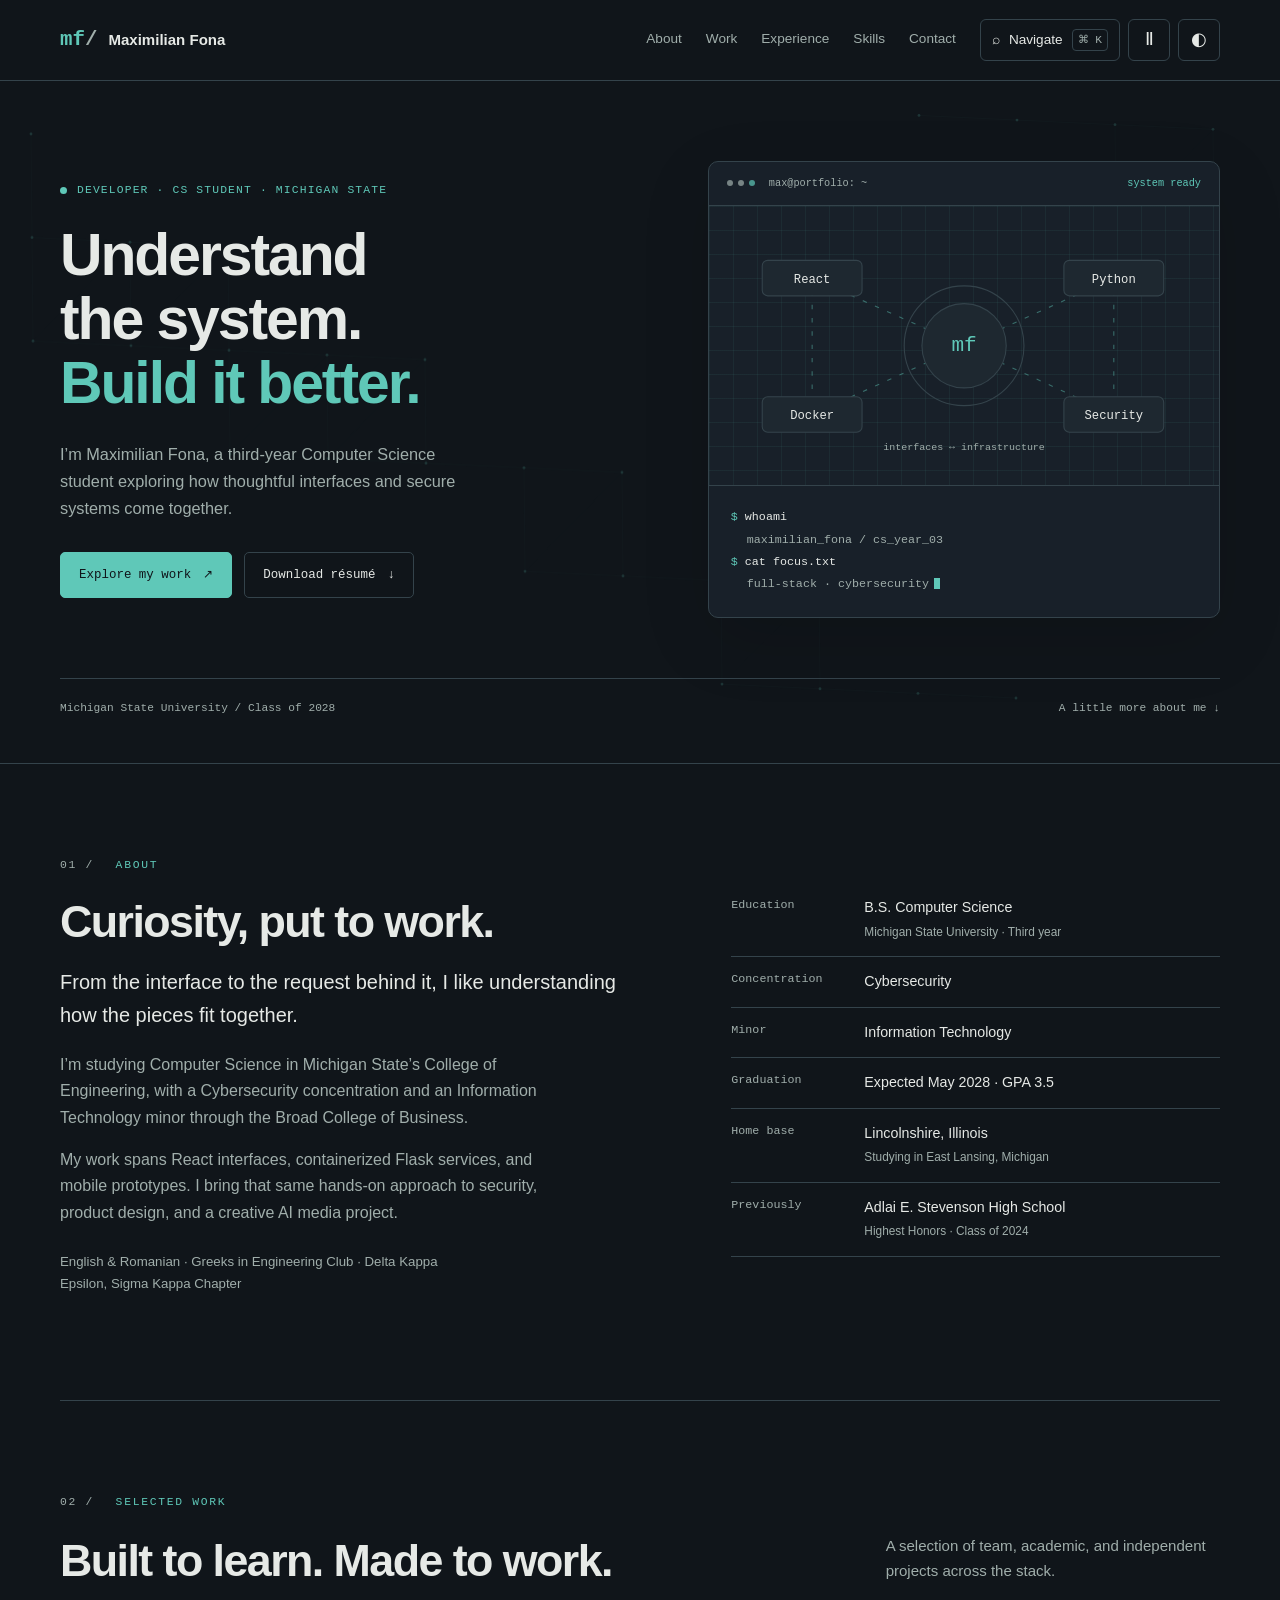
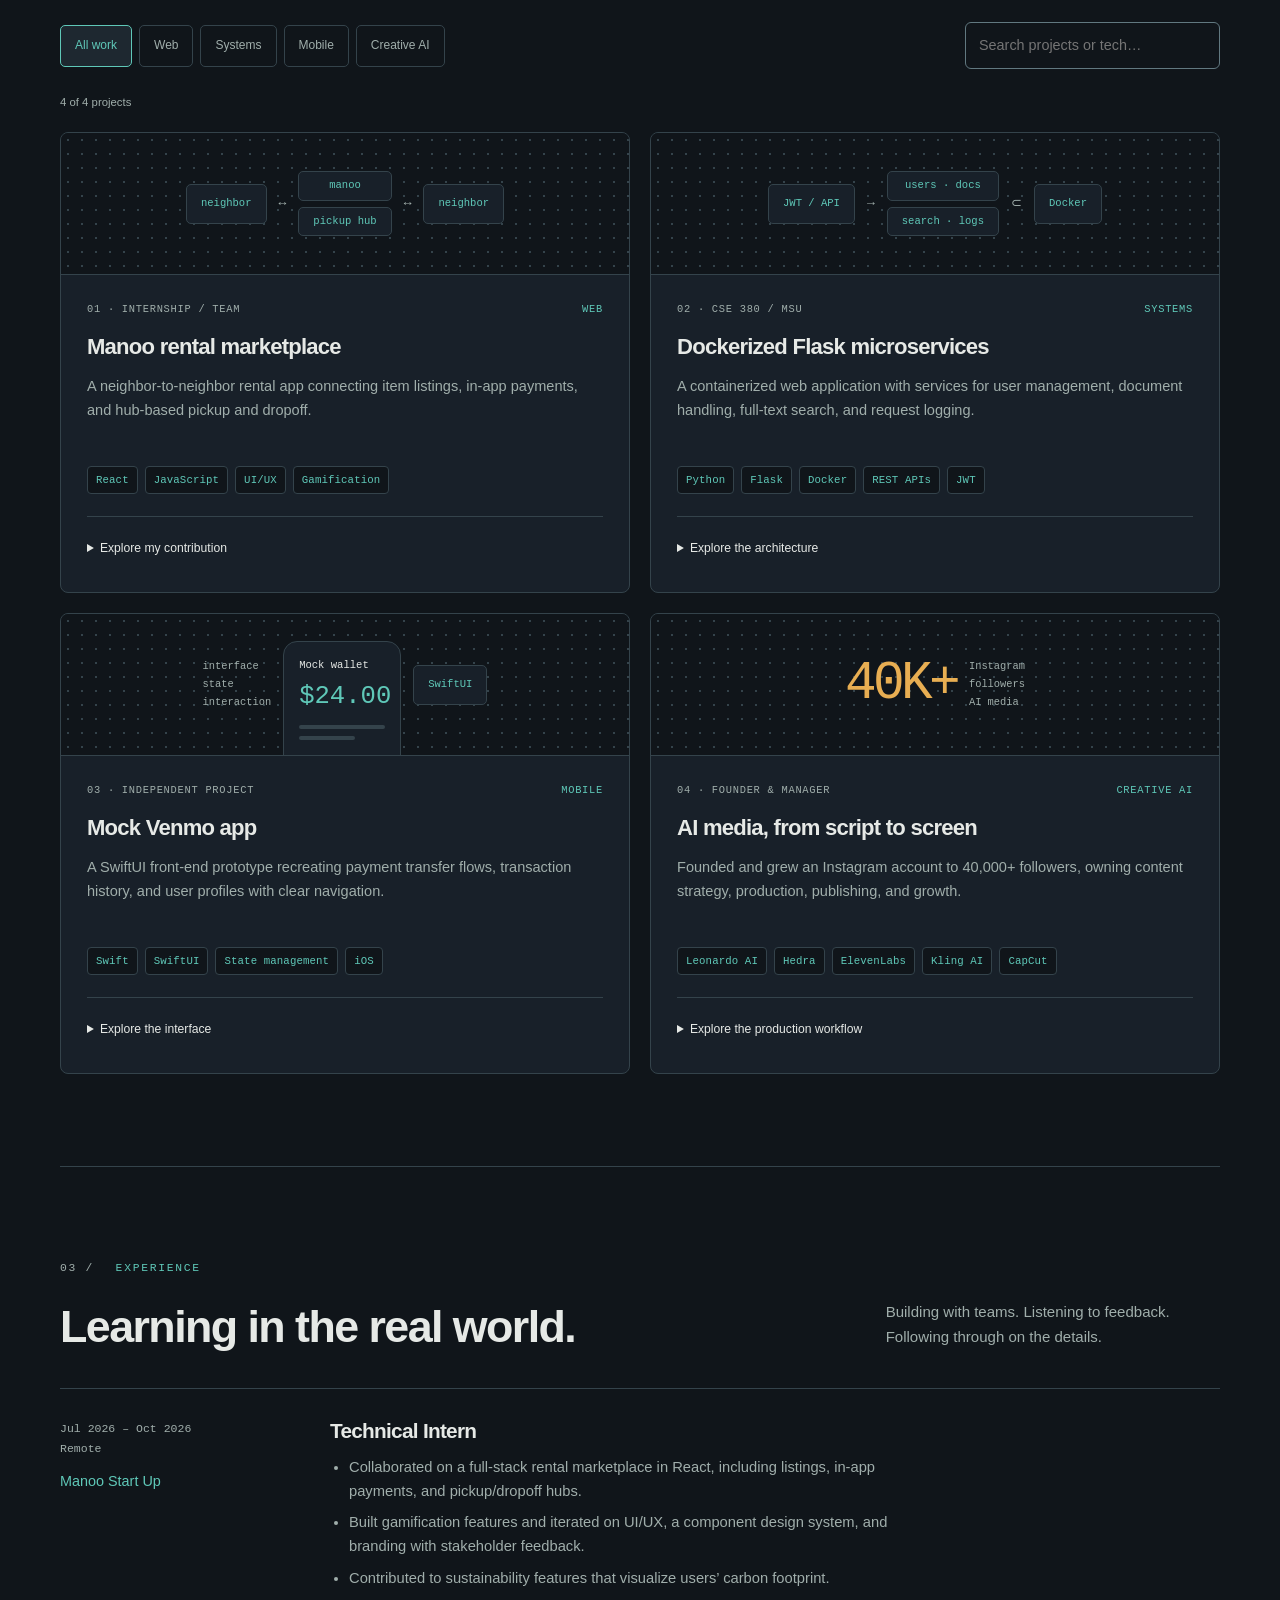
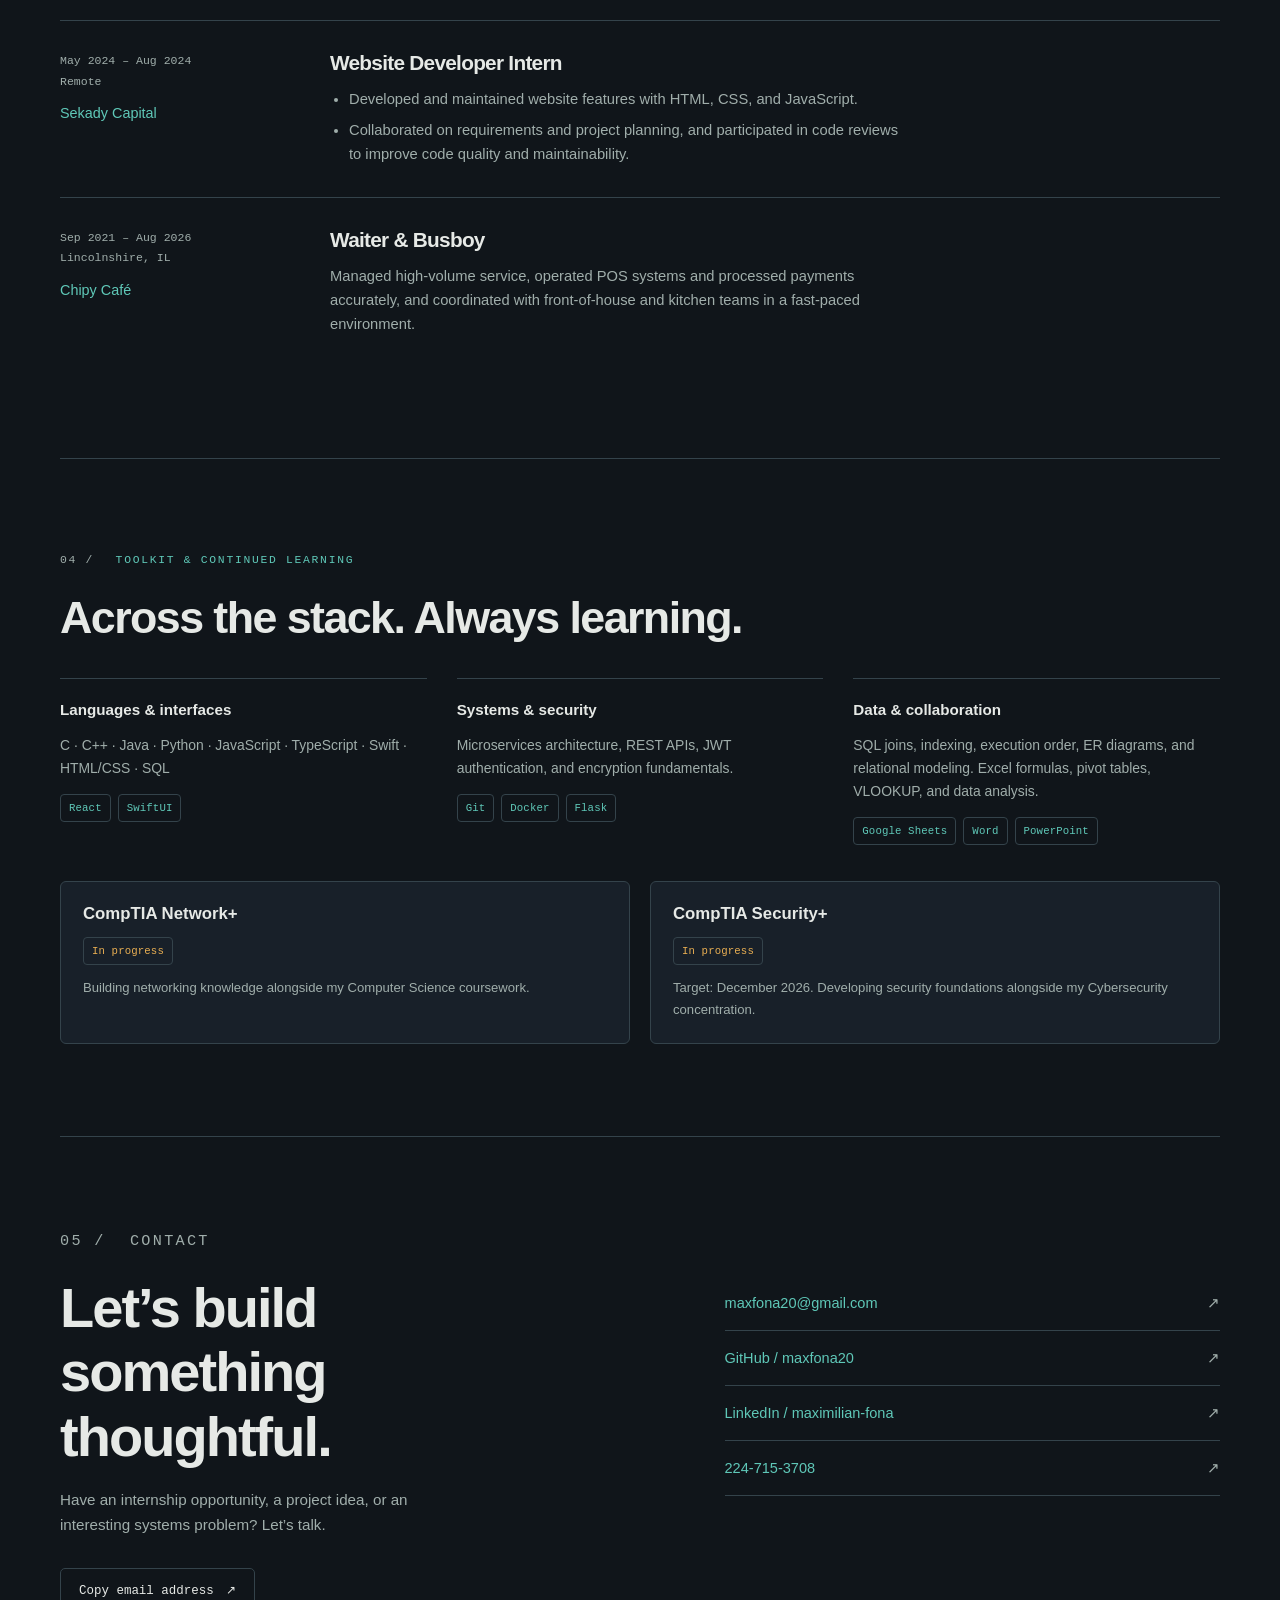
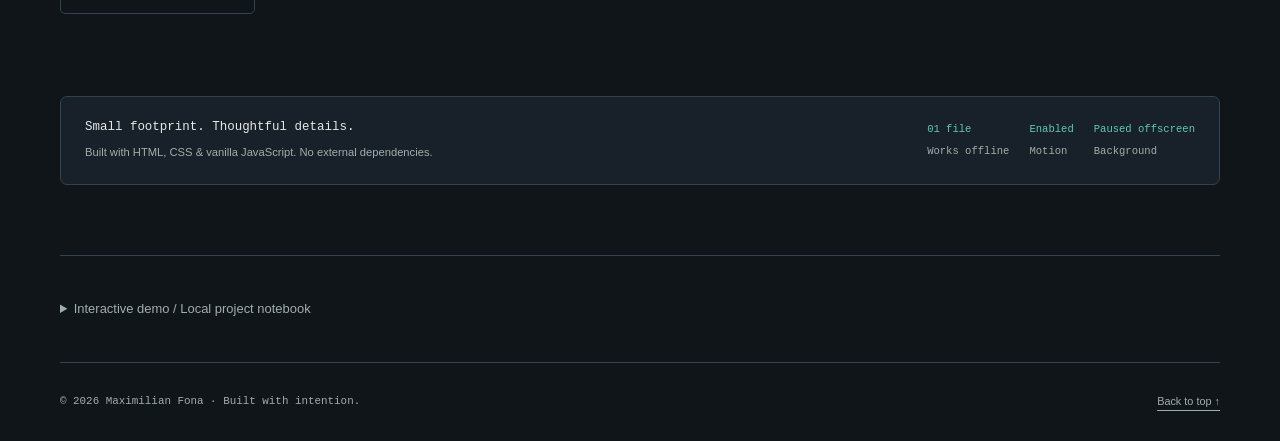
==== commit b995b3f4: "Better final site, updated with information" ====
--- a/index.html
+++ b/index.html
@@ -1,925 +1,124 @@
-<!DOCTYPE html>
-<html lang="en">
+<!doctype html>
+<html lang="en" data-theme="dark">
 <head>
-<meta charset="UTF-8">
+<meta charset="utf-8">
 <meta name="viewport" content="width=device-width, initial-scale=1, viewport-fit=cover">
-<title>Max Renner — Portfolio</title>
-<link rel="preconnect" href="https://fonts.googleapis.com">
-<link rel="preconnect" href="https://fonts.gstatic.com" crossorigin>
-<link href="https://fonts.googleapis.com/css2?family=Space+Grotesk:wght@400;500;600;700&family=JetBrains+Mono:wght@400;500&display=swap" rel="stylesheet">
-<style>
-  :root {
-    --bg: #10151a; --surface: #182029; --surface-2: #1e2830;
-    --text: #e6e9e6; --muted: #8c9a96; --line: #2a343c;
-    --accent: #5fc8b8; --accent-2: #e8ae52;
-    --net-line: rgba(95,200,184,0.16); --net-dot: rgba(95,200,184,0.5);
-    --glitch-1: #ff5f6d; --glitch-2: #5fc8ff;
-    --danger: #e07a6b;
-    box-sizing: border-box;
-    padding-top: env(safe-area-inset-top, 0px);
-    padding-bottom: env(safe-area-inset-bottom, 0px);
-  }
-  @media (prefers-color-scheme: light) {
-    :root:not([data-theme="dark"]) {
-      --bg: #f1f4f3; --surface: #ffffff; --surface-2: #eaeeec;
-      --text: #10151a; --muted: #5b6b66; --line: #d9e1de;
-      --accent: #1f8f7d; --accent-2: #b97a1f;
-      --net-line: rgba(31,143,125,0.14); --net-dot: rgba(31,143,125,0.45);
-    }
-  }
-  :root[data-theme="light"] {
-    --bg: #f1f4f3; --surface: #ffffff; --surface-2: #eaeeec;
-    --text: #10151a; --muted: #5b6b66; --line: #d9e1de;
-    --accent: #1f8f7d; --accent-2: #b97a1f;
-    --net-line: rgba(31,143,125,0.14); --net-dot: rgba(31,143,125,0.45);
-  }
-  :root[data-theme="dark"] {
-    --bg: #10151a; --surface: #182029; --surface-2: #1e2830;
-    --text: #e6e9e6; --muted: #8c9a96; --line: #2a343c;
-    --accent: #5fc8b8; --accent-2: #e8ae52;
-    --net-line: rgba(95,200,184,0.16); --net-dot: rgba(95,200,184,0.5);
-  }
-  *, *::before, *::after { box-sizing: border-box; }
-  html { scroll-behavior: smooth; scroll-padding-top: env(safe-area-inset-top, 0px); }
-  html.force-reduce-motion { scroll-behavior: auto; }
-  body {
-    margin: 0; background: var(--bg); color: var(--text);
-    font-family: 'Space Grotesk', system-ui, sans-serif; line-height: 1.55;
-    -webkit-font-smoothing: antialiased; position: relative;
-    transition: background 0.3s ease, color 0.3s ease;
-  }
-  .mono { font-family: 'JetBrains Mono', ui-monospace, monospace; }
-  a { color: var(--accent); text-decoration: none; }
-  a:hover, a:focus-visible { text-decoration: underline; }
-  :focus-visible { outline: 2px solid var(--accent); outline-offset: 3px; }
-  .wrap { max-width: 1080px; margin: 0 auto; padding: 0 28px; position: relative; z-index: 1; }
-  .visually-hidden {
-    position: absolute !important; width: 1px; height: 1px; padding: 0; margin: -1px;
-    overflow: hidden; clip: rect(0,0,0,0); white-space: nowrap; border: 0;
-  }
-  .skip-link {
-    position: absolute; left: 12px; top: -60px; z-index: 100;
-    background: var(--accent); color: var(--bg); padding: 10px 16px; border-radius: 4px;
-    font-family: 'JetBrains Mono', monospace; font-size: 0.85rem; transition: top 0.2s ease;
-  }
-  .skip-link:focus { top: 12px; text-decoration: none; }
-
-  #net-bg { position: fixed; inset: 0; z-index: 0; pointer-events: none; }
-  #cursor-ring {
-    position: fixed; width: 34px; height: 34px; border-radius: 50%;
-    border: 1px solid var(--accent); pointer-events: none; z-index: 50;
-    transform: translate(-50%, -50%); opacity: 0; transition: opacity 0.3s ease, width 0.2s ease, height 0.2s ease, border-color 0.2s ease;
-  }
-  #cursor-ring::before, #cursor-ring::after { content: ""; position: absolute; background: var(--accent); }
-  #cursor-ring::before { left: 50%; top: -6px; width: 1px; height: 6px; transform: translateX(-50%); }
-  #cursor-ring::after { left: 50%; bottom: -6px; width: 1px; height: 6px; transform: translateX(-50%); }
-  #cursor-ring.hot { width: 50px; height: 50px; border-color: var(--accent-2); }
-  #cursor-glow {
-    position: fixed; width: 460px; height: 460px; border-radius: 50%;
-    background: radial-gradient(circle, var(--net-dot) 0%, transparent 70%);
-    pointer-events: none; z-index: 0; opacity: 0; transition: opacity 0.4s ease;
-    transform: translate(-50%, -50%); filter: blur(14px);
-  }
-
-  header.top {
-    position: sticky; top: env(safe-area-inset-top, 0px); z-index: 10;
-    background: color-mix(in srgb, var(--bg) 85%, transparent);
-    backdrop-filter: blur(8px); border-bottom: 1px solid var(--line);
-  }
-  .topbar { display: flex; align-items: center; justify-content: space-between; padding: 16px 28px; max-width: 1080px; margin: 0 auto; gap: 12px; flex-wrap: wrap; }
-  .topbar .name { font-weight: 600; font-size: 1rem; letter-spacing: 0.2px; }
-  .topbar .right { display: flex; align-items: center; gap: 18px; }
-  .topbar nav { display: flex; gap: 22px; }
-  .topbar nav a { color: var(--muted); font-size: 0.92rem; position: relative; }
-  .topbar nav a[aria-current="page"] { color: var(--accent); }
-  .topbar nav a:hover { color: var(--text); text-decoration: none; }
-  html:not(.force-reduce-motion) .topbar nav a:hover::before,
-  html:not(.force-reduce-motion) .topbar nav a:hover::after {
-    content: attr(data-label); position: absolute; left: 0; top: 0; width: 100%; overflow: hidden;
-  }
-  html:not(.force-reduce-motion) .topbar nav a:hover::before { color: var(--glitch-1); animation: glitchA 0.4s steps(2) 1; clip-path: inset(0 0 55% 0); }
-  html:not(.force-reduce-motion) .topbar nav a:hover::after { color: var(--glitch-2); animation: glitchB 0.4s steps(2) 1; clip-path: inset(55% 0 0 0); }
-  @keyframes glitchA { 0% { transform: translate(0); } 30% { transform: translate(-2px,-1px); } 60% { transform: translate(2px,1px); } 100% { transform: translate(0); } }
-  @keyframes glitchB { 0% { transform: translate(0); } 30% { transform: translate(2px,1px); } 60% { transform: translate(-2px,-1px); } 100% { transform: translate(0); } }
-  .icon-btn {
-    background: none; border: 1px solid var(--line); color: var(--muted);
-    width: 32px; height: 32px; border-radius: 50%; cursor: pointer; font-size: 0.9rem;
-    display: flex; align-items: center; justify-content: center;
-    transition: border-color 0.2s ease, color 0.2s ease;
-  }
-  .icon-btn:hover, .icon-btn[aria-pressed="true"] { border-color: var(--accent); color: var(--accent); }
-
-  .screen { padding-top: 0; }
-  section { padding: 88px 0; border-bottom: 1px solid var(--line); position: relative; }
-  section:last-of-type { border-bottom: none; }
-
-  .hero { padding-top: 64px; display: grid; grid-template-columns: 1.1fr 0.9fr; gap: 48px; align-items: center; }
-  .hero-text { opacity: 0; transform: translateY(14px); animation: rise 0.7s ease forwards 0.15s; }
-  .hero-graphic { opacity: 0; animation: fadeIn 0.9s ease forwards 0.4s; perspective: 800px; }
-  @keyframes rise { to { opacity: 1; transform: translateY(0); } }
-  @keyframes fadeIn { to { opacity: 1; } }
-  .hero h1 { font-size: clamp(2.1rem, 4.4vw, 3.3rem); line-height: 1.12; margin: 0 0 20px; max-width: 13ch; font-weight: 600; min-height: 2.3em; }
-  .hero .lede { color: var(--muted); max-width: 46ch; font-size: 1.05rem; margin: 0 0 28px; }
-
-  .terminal {
-    font-family: 'JetBrains Mono', monospace; font-size: 0.82rem;
-    background: var(--surface); border: 1px solid var(--line); border-radius: 6px;
-    padding: 16px 18px; max-width: 420px; min-height: 118px;
-  }
-  .terminal .bar { display: flex; gap: 6px; margin-bottom: 12px; }
-  .terminal .bar span { width: 8px; height: 8px; border-radius: 50%; background: var(--line); }
-  .terminal .line { color: var(--text); white-space: pre; }
-  .terminal .prompt { color: var(--accent); }
-  .terminal .cursor { display: inline-block; width: 7px; height: 1em; background: var(--accent); vertical-align: text-bottom; animation: blink 1s step-end infinite; }
-  @keyframes blink { 50% { opacity: 0; } }
-
-  .hero-graphic-inner { transition: transform 0.15s ease-out; transform-style: preserve-3d; }
-  .hero-graphic svg { width: 100%; height: auto; }
-  .hero-graphic .edge { stroke-dasharray: 6 10; animation: flow 3.5s linear infinite; }
-  .hero-graphic .edge:nth-child(2) { animation-delay: -0.6s; }
-  .hero-graphic .edge:nth-child(3) { animation-delay: -1.2s; }
-  .hero-graphic .edge:nth-child(4) { animation-delay: -1.8s; }
-  .hero-graphic .edge:nth-child(5) { animation-delay: -2.4s; }
-  .hero-graphic .edge:nth-child(6) { animation-delay: -3.0s; }
-  @keyframes flow { to { stroke-dashoffset: -160; } }
-  .hero-graphic .core { animation: pulse 2.4s ease-in-out infinite; transform-origin: 160px 160px; }
-  @keyframes pulse { 0%, 100% { r: 15; } 50% { r: 17; } }
-  .hero-graphic .node { cursor: pointer; transition: r 0.2s ease; }
-  .hero-graphic .node:hover, .hero-graphic .node:focus { r: 10; }
-
-  h2.label { font-size: 0.8rem; color: var(--accent); margin: 0 0 34px; font-family: 'JetBrains Mono', monospace; }
-  h2.label .n { color: var(--muted); }
-
-  .about-grid { display: grid; grid-template-columns: 1.3fr 1fr; gap: 56px; }
-  .about-grid p { max-width: 58ch; color: var(--text); }
-  .about-grid p + p { margin-top: 16px; }
-  dl.facts { margin: 0; font-size: 0.9rem; }
-  dl.facts div { display: flex; gap: 14px; padding: 10px 0; border-top: 1px solid var(--line); }
-  dl.facts div:first-child { border-top: none; }
-  dl.facts dt { color: var(--muted); width: 90px; flex-shrink: 0; font-family: 'JetBrains Mono', monospace; font-size: 0.78rem; padding-top: 2px; }
-  dl.facts dd { margin: 0; }
-
-  .project { border-top: 1px solid var(--line); padding: 30px 0; }
-  .project:first-of-type { border-top: none; }
-  .project-head { display: grid; grid-template-columns: 28px 1fr auto; gap: 20px; align-items: start; cursor: pointer; background: none; border: none; text-align: left; width: 100%; padding: 0; color: inherit; font: inherit; }
-  .project .dot, .uproject .dot { width: 10px; height: 10px; border-radius: 50%; background: var(--accent); margin-top: 8px; flex-shrink: 0; transition: box-shadow 0.25s ease; }
-  .project[open] .dot { box-shadow: 0 0 0 5px color-mix(in srgb, var(--accent) 25%, transparent); }
-  .project h3, .uproject h3 { margin: 0 0 8px; font-size: 1.25rem; font-weight: 600; }
-  .project .role { color: var(--muted); font-size: 0.85rem; font-family: 'JetBrains Mono', monospace; }
-  .expand-icon { font-family: 'JetBrains Mono', monospace; color: var(--muted); font-size: 0.85rem; margin-top: 6px; transition: transform 0.25s ease; }
-  .project[open] .expand-icon { transform: rotate(45deg); color: var(--accent); }
-  .project-body { grid-column: 2 / 3; margin-left: 48px; max-height: 0; overflow: hidden; transition: max-height 0.35s ease; }
-  .project[open] .project-body { max-height: 220px; }
-  .project-body-inner { padding-top: 14px; }
-  .project-body p { max-width: 62ch; margin: 0 0 14px; color: var(--text); }
-  .stack { display: flex; gap: 8px; flex-wrap: wrap; }
-  .stack span { font-family: 'JetBrains Mono', monospace; font-size: 0.72rem; color: var(--accent); border: 1px solid var(--line); padding: 4px 9px; border-radius: 3px; }
-
-  .path { position: relative; padding-left: 30px; }
-  .path::before { content: ""; position: absolute; left: 5px; top: 6px; bottom: 6px; width: 1px; background: var(--line); }
-  .step { position: relative; padding-bottom: 36px; }
-  .step:last-child { padding-bottom: 0; }
-  .step::before { content: ""; position: absolute; left: -30px; top: 3px; width: 11px; height: 11px; border-radius: 50%; background: var(--bg); border: 2px solid var(--accent); }
-  .step.pending::before { border-color: var(--accent-2); }
-  .step .when { font-family: 'JetBrains Mono', monospace; font-size: 0.75rem; color: var(--muted); margin-bottom: 4px; }
-  .step h3 { margin: 0 0 6px; font-size: 1.05rem; font-weight: 600; }
-  .step p { margin: 0; color: var(--muted); max-width: 54ch; font-size: 0.94rem; }
-  .step.pending .when { color: var(--accent-2); }
-
-  .skill-net { width: 100%; max-width: 640px; height: auto; }
-  .skill-net .sline { stroke: var(--accent); stroke-width: 1.3; opacity: 0.5; stroke-dasharray: 200; stroke-dashoffset: 200; transition: stroke-dashoffset 1s ease; }
-  .skill-net.in-view .sline { stroke-dashoffset: 0; }
-  .skill-net .snode { fill: var(--surface); stroke: var(--accent); stroke-width: 1.4; opacity: 0; transform: scale(0.5); transform-box: fill-box; transform-origin: center; transition: opacity 0.4s ease, transform 0.4s ease; }
-  .skill-net.in-view .snode { opacity: 1; transform: scale(1); }
-  .skill-net text { font-family: 'JetBrains Mono', monospace; font-size: 10px; fill: var(--text); opacity: 0; transition: opacity 0.5s ease 0.3s; }
-  .skill-net.in-view text { opacity: 1; }
-  .skill-net .scenter { fill: var(--accent); }
-
-  .contact h2.label { margin-bottom: 18px; }
-  .contact h1 { font-size: clamp(1.7rem, 3.4vw, 2.4rem); font-weight: 600; margin: 0 0 22px; max-width: 16ch; }
-  .contact .links { display: flex; gap: 28px; flex-wrap: wrap; font-family: 'JetBrains Mono', monospace; font-size: 0.95rem; }
-
-  /* Projects screen */
-  #screen-projects h1.page-title { font-size: clamp(1.8rem, 3.6vw, 2.6rem); font-weight: 600; margin: 0 0 14px; max-width: 20ch; }
-  #screen-projects .lede { margin-bottom: 40px; }
-  .project-form { background: var(--surface); border: 1px solid var(--line); border-radius: 8px; padding: 24px; margin-bottom: 28px; max-width: 640px; }
-  .field { margin-bottom: 16px; display: flex; flex-direction: column; gap: 6px; }
-  .field-row { display: grid; grid-template-columns: 1fr 1fr; gap: 16px; }
-  .field label { font-size: 0.85rem; color: var(--muted); }
-  .field label .hint { font-size: 0.75rem; font-family: 'JetBrains Mono', monospace; margin-left: 6px; }
-  .field input, .field textarea {
-    background: var(--bg); border: 1px solid var(--line); border-radius: 4px; color: var(--text);
-    font-family: 'Space Grotesk', sans-serif; font-size: 0.95rem; padding: 10px 12px; resize: vertical;
-  }
-  .field input:focus, .field textarea:focus { border-color: var(--accent); }
-  .form-error { color: var(--danger); font-size: 0.85rem; min-height: 1.2em; }
-  .form-status { min-height: 1.2em; }
-  .storage-note { font-size: 0.82rem; color: var(--accent-2); margin: -6px 0 16px; max-width: 640px; }
-  .btn-primary, .btn-ghost {
-    font-family: 'JetBrains Mono', monospace; font-size: 0.85rem; cursor: pointer; border-radius: 4px; padding: 10px 18px;
-  }
-  .btn-primary { background: var(--accent); color: var(--bg); border: 1px solid var(--accent); }
-  .btn-primary:hover { opacity: 0.88; }
-  .btn-ghost { background: none; color: var(--muted); border: 1px solid var(--line); margin-left: 10px; }
-  .btn-ghost:hover { color: var(--text); border-color: var(--accent); }
-  .btn-link { background: none; border: none; color: var(--muted); font-family: 'JetBrains Mono', monospace; font-size: 0.78rem; cursor: pointer; padding: 2px 4px; }
-  .btn-link:hover { color: var(--accent); text-decoration: underline; }
-  .projects-toolbar { display: flex; align-items: center; justify-content: space-between; gap: 16px; flex-wrap: wrap; margin-bottom: 8px; }
-  .tag-filters { display: flex; gap: 8px; flex-wrap: wrap; }
-  .tag-chip {
-    font-family: 'JetBrains Mono', monospace; font-size: 0.75rem; padding: 6px 12px; border-radius: 20px;
-    border: 1px solid var(--line); background: none; color: var(--muted); cursor: pointer;
-  }
-  .tag-chip.active, .tag-chip:hover { border-color: var(--accent); color: var(--accent); }
-  .project-list { list-style: none; margin: 24px 0 0; padding: 0; }
-  .uproject { display: flex; gap: 16px; border-top: 1px solid var(--line); padding: 22px 0; }
-  .uproject:first-child { border-top: none; }
-  .uproject-body { flex: 1; min-width: 0; }
-  .uproject-top { display: flex; align-items: baseline; justify-content: space-between; gap: 12px; flex-wrap: wrap; }
-  .uproject-actions { display: flex; gap: 4px; flex-shrink: 0; }
-  .uproject p { margin: 4px 0 10px; color: var(--text); max-width: 62ch; }
-  .uproject-link { margin-top: 8px; font-family: 'JetBrains Mono', monospace; font-size: 0.82rem; }
-  html:not(.force-reduce-motion) .uproject.just-added { animation: popIn 0.5s ease; }
-  @keyframes popIn { 0% { opacity: 0; transform: translateY(8px) scale(0.97); } 100% { opacity: 1; transform: none; } }
-  .empty-state { color: var(--muted); font-size: 0.92rem; padding: 20px 0; border-top: 1px dashed var(--line); margin-top: 4px; }
-
-  footer { padding: 30px 0 calc(30px + env(safe-area-inset-bottom, 0px)); color: var(--muted); font-size: 0.8rem; font-family: 'JetBrains Mono', monospace; }
-
-  @media (max-width: 760px) {
-    .hero { grid-template-columns: 1fr; }
-    .hero-graphic { order: -1; max-width: 280px; margin: 0 auto; }
-    .about-grid { grid-template-columns: 1fr; gap: 30px; }
-    .topbar nav { gap: 14px; }
-    section { padding: 60px 0; }
-    #cursor-glow, #cursor-ring { display: none; }
-    .field-row { grid-template-columns: 1fr; }
-  }
-  @media (prefers-reduced-motion: reduce) {
-    html { scroll-behavior: auto; }
-    .hero-text, .hero-graphic { animation: none; opacity: 1; transform: none; }
-    .hero-graphic .edge, .hero-graphic .core { animation: none; }
-    .skill-net .sline, .skill-net .snode, .skill-net text { transition: none; }
-  }
-  html.force-reduce-motion .hero-text, html.force-reduce-motion .hero-graphic { animation: none; opacity: 1; transform: none; }
-  html.force-reduce-motion .hero-graphic .edge, html.force-reduce-motion .hero-graphic .core { animation: none; }
-  html.force-reduce-motion .skill-net .sline, html.force-reduce-motion .skill-net .snode, html.force-reduce-motion .skill-net text { transition: none; }
-</style>
+<meta name="color-scheme" content="dark light">
+<meta name="description" content="Maximilian Fona — Michigan State Computer Science student focused on cybersecurity, full-stack development, and thoughtful interfaces. Explore projects, experience, and skills.">
+<meta name="theme-color" content="#10151a">
+<title>Maximilian Fona · Developer & CS Student</title>
+<script src="preferences.js"></script>
+<link rel="stylesheet" href="styles.css">
 </head>
 <body>
-
-<a class="skip-link" href="#main">Skip to content</a>
-<canvas id="net-bg" aria-hidden="true" role="presentation"></canvas>
-<div id="cursor-glow" aria-hidden="true" role="presentation"></div>
-<div id="cursor-ring" aria-hidden="true" role="presentation"></div>
-<div id="route-announcer" class="visually-hidden" aria-live="polite"></div>
-
-<header class="top" role="banner">
-  <div class="topbar">
-    <div class="name">Max Renner</div>
-    <nav aria-label="Primary">
-      <a href="#about" data-label="About">About</a>
-      <a href="#work" data-label="Work">Work</a>
-      <a href="#path" data-label="Path">Path</a>
-      <a href="#/projects" data-label="Projects">Projects</a>
-      <a href="#contact" data-label="Contact">Contact</a>
-    </nav>
-    <div class="right">
-      <button id="motion-toggle" class="icon-btn" aria-pressed="false" aria-label="Reduce motion" title="Reduce motion">⏸</button>
-      <button id="theme-toggle" class="icon-btn" aria-pressed="false" aria-label="Switch to light theme" title="Toggle theme">◐</button>
+<a class="skip" href="#main">Skip to content</a>
+<header class="top">
+ <div class="topbar wrap">
+  <a class="brand" href="#home" aria-label="Maximilian Fona, home"><span class="brand-mark" aria-hidden="true">mf<span class="muted">/</span></span><span class="brand-name">Maximilian Fona</span></a>
+  <nav class="nav" id="primary-nav" aria-label="Main navigation"><a href="#about">About</a><a href="#work">Work</a><a href="#experience">Experience</a><a href="#skills">Skills</a><a href="#contact">Contact</a></nav>
+  <div class="tools js-only js-flex">
+   <button class="tool palette-trigger" id="command-open" aria-label="Open quick navigation" aria-haspopup="dialog" title="Quick navigation (Ctrl or Command K)"><span aria-hidden="true">⌕</span><span class="palette-text">Navigate</span><kbd aria-hidden="true">⌘ K</kbd></button>
+   <button class="tool" id="motion-toggle" aria-label="Pause animations" aria-pressed="false" title="Pause animations"><span aria-hidden="true">Ⅱ</span></button>
+   <button class="tool" id="theme-toggle" aria-label="Use light theme" aria-pressed="false" title="Use light theme"><span aria-hidden="true">◐</span></button>
+   <button class="tool menu-btn" id="menu-toggle" aria-label="Open menu" aria-expanded="false" aria-controls="primary-nav"><span aria-hidden="true">☰</span></button>
+  </div>
+ </div><div class="progress" id="scroll-progress" aria-hidden="true"></div>
+</header>
+<main id="main" tabindex="-1">
+<section class="hero" id="home" aria-labelledby="hero-heading">
+ <canvas id="net-bg" aria-hidden="true"></canvas>
+ <div class="wrap">
+  <div class="hero-grid">
+   <div class="hero-copy">
+    <p class="eyebrow"><span class="status-dot" aria-hidden="true"></span> Developer · CS student · Michigan State</p>
+    <h1 id="hero-heading">Understand<br>the system.<br><span>Build it better.</span></h1>
+    <p class="lede">I’m Maximilian Fona, a third-year Computer Science student exploring how thoughtful interfaces and secure systems come together.</p>
+    <div class="actions"><a class="btn primary" href="#work">Explore my work <span aria-hidden="true">↗</span></a><a class="btn" href="Maximilian-Fona-Resume.pdf" download="Maximilian-Fona-Resume.pdf">Download résumé <span aria-hidden="true">↓</span></a></div>
+   </div>
+   <div class="hero-visual">
+    <div class="window-bar mono"><span class="dots" aria-hidden="true"><i></i><i></i><i></i></span><span>max@portfolio: ~</span><span>system ready</span></div>
+    <svg class="network" viewBox="0 0 460 252" aria-hidden="true" focusable="false">
+     <g class="edge"><path d="M230 126L93 65M230 126L365 65M230 126L365 188M230 126L93 188M93 65L93 188M365 65L365 188"/></g>
+     <circle cx="230" cy="126" r="54" fill="none" stroke="var(--line)"/><circle cx="230" cy="126" r="38" class="node"/>
+     <text x="230" y="131" text-anchor="middle" class="core-label">mf</text>
+     <rect x="48" y="49" width="90" height="32" rx="5" class="node"/><text x="93" y="69" text-anchor="middle">React</text>
+     <rect x="320" y="49" width="90" height="32" rx="5" class="node"/><text x="365" y="69" text-anchor="middle">Python</text>
+     <rect x="48" y="172" width="90" height="32" rx="5" class="node"/><text x="93" y="192" text-anchor="middle">Docker</text>
+     <rect x="320" y="172" width="90" height="32" rx="5" class="node"/><text x="365" y="192" text-anchor="middle">Security</text>
+     <text x="230" y="220" text-anchor="middle" class="small">interfaces ↔ infrastructure</text>
+    </svg>
+    <div class="terminal" aria-label="Profile summary">
+     <span class="term-line"><span class="prompt">$</span> whoami</span>
+     <span class="term-line term-response">maximilian_fona / cs_year_03</span>
+     <span class="term-line"><span class="prompt">$</span> cat focus.txt</span>
+     <span class="term-line term-response">full-stack · cybersecurity<span class="cursor" aria-hidden="true"></span></span>
     </div>
+   </div>
   </div>
-</header>
-
-<main id="main" class="wrap">
-
-  <div id="screen-home" class="screen">
-
-    <section class="hero">
-      <div class="hero-text">
-        <h1 id="scramble-target" data-final="Studying how systems break, so I can build the ones that don't."></h1>
-        <p class="lede">Computer Science sophomore at Michigan State University, concentrating in cybersecurity with an IT minor. I build applications and pull them apart to see what makes them secure.</p>
-        <div class="terminal" id="terminal">
-          <div class="bar"><span></span><span></span><span></span></div>
-          <div class="line" id="term-out"></div>
-        </div>
-      </div>
-      <div class="hero-graphic">
-        <div class="hero-graphic-inner" id="tilt-el">
-        <svg viewBox="0 0 320 320" xmlns="http://www.w3.org/2000/svg" role="img" aria-label="Diagram connecting Max to his core skills: Python, React, Security Plus, SQL, Docker and networking.">
-          <g stroke-width="1.4" fill="none" stroke="#5fc8b8" opacity="0.55">
-            <line class="edge" x1="160" y1="160" x2="60" y2="70"/>
-            <line class="edge" x1="160" y1="160" x2="255" y2="55"/>
-            <line class="edge" x1="160" y1="160" x2="270" y2="180"/>
-            <line class="edge" x1="160" y1="160" x2="200" y2="270"/>
-            <line class="edge" x1="160" y1="160" x2="70" y2="245"/>
-            <line class="edge" x1="160" y1="160" x2="45" y2="150"/>
-          </g>
-          <g stroke="#2a343c" stroke-width="1" fill="none">
-            <line x1="60" y1="70" x2="45" y2="150"/>
-            <line x1="255" y1="55" x2="270" y2="180"/>
-            <line x1="200" y1="270" x2="70" y2="245"/>
-          </g>
-          <circle class="core" cx="160" cy="160" r="15" fill="#5fc8b8"/>
-          <circle class="node" tabindex="0" cx="60" cy="70" r="7" fill="#8c9a96"><title>Python</title></circle>
-          <circle class="node" tabindex="0" cx="255" cy="55" r="7" fill="#8c9a96"><title>React</title></circle>
-          <circle class="node" tabindex="0" cx="270" cy="180" r="7" fill="#e8ae52"><title>Security+</title></circle>
-          <circle class="node" tabindex="0" cx="200" cy="270" r="7" fill="#8c9a96"><title>SQL</title></circle>
-          <circle class="node" tabindex="0" cx="70" cy="245" r="7" fill="#8c9a96"><title>Docker</title></circle>
-          <circle class="node" tabindex="0" cx="45" cy="150" r="7" fill="#8c9a96"><title>Networking</title></circle>
-          <text x="180" y="150" fill="#e6e9e6" font-family="JetBrains Mono, monospace" font-size="10">you</text>
-          <text x="75" y="55" fill="#8c9a96" font-family="JetBrains Mono, monospace" font-size="9">python</text>
-          <text x="215" y="42" fill="#8c9a96" font-family="JetBrains Mono, monospace" font-size="9">react</text>
-          <text x="277" y="178" fill="#e8ae52" font-family="JetBrains Mono, monospace" font-size="9">security+</text>
-          <text x="175" y="288" fill="#8c9a96" font-family="JetBrains Mono, monospace" font-size="9">sql</text>
-          <text x="15" y="262" fill="#8c9a96" font-family="JetBrains Mono, monospace" font-size="9">docker</text>
-          <text x="-8" y="140" fill="#8c9a96" font-family="JetBrains Mono, monospace" font-size="9">networking</text>
-        </svg>
-        </div>
-      </div>
-    </section>
-
-    <section id="about">
-      <h2 class="label">01 <span class="n">/ about</span></h2>
-      <div class="about-grid">
-        <div>
-          <p>I like the parts of software most people skip past: how a request actually gets authenticated, where a query touches the database, what happens when a service goes down. That habit is why cybersecurity stuck — it's the same curiosity, pointed at what could go wrong.</p>
-          <p>Outside of coursework I've worked as a website development intern and currently build a rental marketplace app with a small student team, handling both interface work and the underlying logic.</p>
-        </div>
-        <dl class="facts">
-          <div><dt>School</dt><dd>Michigan State University</dd></div>
-          <div><dt>Focus</dt><dd>Computer Science, Cybersecurity concentration</dd></div>
-          <div><dt>Minor</dt><dd>Information Technology</dd></div>
-          <div><dt>Based</dt><dd>East Lansing, MI</dd></div>
-        </dl>
-      </div>
-    </section>
-
-    <section id="work">
-      <h2 class="label">02 <span class="n">/ work</span></h2>
-
-      <details class="project" open>
-        <summary class="project-head" style="list-style:none;">
-          <span class="dot"></span>
-          <span>
-            <h3>Manoo</h3>
-            <div class="role">team project · in progress</div>
-          </span>
-          <span class="expand-icon">+</span>
-        </summary>
-        <div class="project-body"><div class="project-body-inner">
-          <p>A neighbor-to-neighbor rental and sharing marketplace built for Iași, Romania, developed with a small student team. I work across the React front end and product decisions, currently leading a UI redesign informed by user feedback on the earnings calculator and onboarding flow.</p>
-          <div class="stack"><span>React</span><span>JavaScript</span><span>UI design</span></div>
-        </div></div>
-      </details>
-
-      <details class="project">
-        <summary class="project-head" style="list-style:none;">
-          <span class="dot"></span>
-          <span>
-            <h3>Dockerized microservices application</h3>
-            <div class="role">CSE 380 · course project</div>
-          </span>
-          <span class="expand-icon">+</span>
-        </summary>
-        <div class="project-body"><div class="project-body-inner">
-          <p>A four-service backend built with Flask and Docker, covering JWT authentication, document management, search, and audit logging across services. Passed all 15 automated test cases.</p>
-          <div class="stack"><span>Python</span><span>Flask</span><span>Docker</span><span>JWT</span></div>
-        </div></div>
-      </details>
-
-      <details class="project">
-        <summary class="project-head" style="list-style:none;">
-          <span class="dot"></span>
-          <span>
-            <h3>Website development internship</h3>
-            <div class="role">internship</div>
-          </span>
-          <span class="expand-icon">+</span>
-        </summary>
-        <div class="project-body"><div class="project-body-inner">
-          <p>Built and maintained website features in a professional setting, translating design and content requirements into working front-end code.</p>
-          <div class="stack"><span>Web development</span></div>
-        </div></div>
-      </details>
-    </section>
-
-    <section id="path">
-      <h2 class="label">03 <span class="n">/ certification path</span></h2>
-      <div class="path">
-        <div class="step">
-          <div class="when">in progress</div>
-          <h3>CompTIA Network+</h3>
-          <p>Self-directed study using Professor Messer's course and practice exams, taken on after not securing a summer internship — turned the open time into a structured certification plan.</p>
-        </div>
-        <div class="step pending">
-          <div class="when">next</div>
-          <h3>CompTIA Security+</h3>
-          <p>Planned to follow directly after Network+, building toward a formal security credential alongside coursework.</p>
-        </div>
-      </div>
-    </section>
-
-    <section>
-      <h2 class="label">04 <span class="n">/ skills</span></h2>
-      <svg class="skill-net" id="skill-net" viewBox="0 0 560 300" xmlns="http://www.w3.org/2000/svg" role="img" aria-label="Network diagram of skills: Python, Flask, React, JavaScript, SQL, Docker, Networking, Linux.">
-      </svg>
-    </section>
-
-    <section id="contact" class="contact">
-      <h2 class="label">05 <span class="n">/ contact</span></h2>
-      <h1>Open to internships, collaborations, and anything security-shaped.</h1>
-      <div class="links">
-        <a href="mailto:you@example.com">you@example.com</a>
-        <a href="#">github.com/yourhandle</a>
-        <a href="#">linkedin.com/in/yourhandle</a>
-      </div>
-    </section>
-
-  </div>
-
-  <div id="screen-projects" class="screen" hidden>
-    <section style="padding-top:64px; border-bottom:none;">
-      <h2 class="label">— <span class="n">/ your projects</span></h2>
-      <h1 id="projects-heading" class="page-title" tabindex="-1">Add your own work here.</h1>
-      <p class="lede">These are saved in this browser, so they'll still be here next time you open this page on this device. Nothing is sent anywhere else.</p>
-
-      <form id="project-form" class="project-form" novalidate aria-describedby="form-error">
-        <div class="field">
-          <label for="pf-title">Title <span aria-hidden="true">*</span><span class="visually-hidden">required</span></label>
-          <input id="pf-title" name="title" type="text" required maxlength="80" autocomplete="off">
-        </div>
-        <div class="field">
-          <label for="pf-desc">Short description</label>
-          <textarea id="pf-desc" name="desc" rows="2" maxlength="240"></textarea>
-        </div>
-        <div class="field-row">
-          <div class="field">
-            <label for="pf-tags">Tech / tags <span class="hint">comma separated</span></label>
-            <input id="pf-tags" name="tags" type="text" autocomplete="off" placeholder="React, Node, PostgreSQL">
-          </div>
-          <div class="field">
-            <label for="pf-link">Link <span class="hint">optional</span></label>
-            <input id="pf-link" name="link" type="text" inputmode="url" autocomplete="off" placeholder="github.com/you/project">
-          </div>
-        </div>
-        <div id="form-error" class="form-error" role="alert"></div>
-        <div>
-          <button type="submit" id="form-submit-btn" class="btn-primary">Add project</button>
-          <button type="button" id="cancel-edit-btn" class="btn-ghost" hidden>Cancel edit</button>
-        </div>
-        <div id="form-status" class="form-status visually-hidden" aria-live="polite"></div>
-      </form>
-      <p id="storage-note" class="storage-note" hidden>Your browser is blocking local storage here, so new projects won't be saved after you leave this page.</p>
-
-      <div class="projects-toolbar">
-        <div id="tag-filters" class="tag-filters" role="group" aria-label="Filter projects by tag"></div>
-        <button id="export-btn" class="btn-ghost" type="button" hidden>Export as JSON</button>
-      </div>
-
-      <ul id="project-list" class="project-list"></ul>
-      <p id="empty-state" class="empty-state">No projects yet — add your first one above.</p>
-    </section>
-  </div>
-
+  <div class="hero-foot mono"><span>Michigan State University <span aria-hidden="true">/</span> Class of 2028</span><a href="#about">A little more about me <span aria-hidden="true">↓</span></a></div>
+ </div>
+</section>
+<div class="wrap">
+<section id="about" aria-labelledby="about-heading">
+ <p class="eyebrow"><span class="n">01 /</span> About</p>
+ <div class="about-grid">
+  <div class="about-copy"><h2 id="about-heading">Curiosity, put to work.</h2><p class="lead">From the interface to the request behind it, I like understanding how the pieces fit together.</p><p>I’m studying Computer Science in Michigan State’s College of Engineering, with a Cybersecurity concentration and an Information Technology minor through the Broad College of Business.</p><p>My work spans React interfaces, containerized Flask services, and mobile prototypes. I bring that same hands-on approach to security, product design, and a creative AI media project.</p><p class="about-note">English & Romanian · Greeks in Engineering Club · Delta Kappa Epsilon, Sigma Kappa Chapter</p></div>
+  <dl class="facts"><div><dt>Education</dt><dd>B.S. Computer Science<br><small>Michigan State University · Third year</small></dd></div><div><dt>Concentration</dt><dd>Cybersecurity</dd></div><div><dt>Minor</dt><dd>Information Technology</dd></div><div><dt>Graduation</dt><dd>Expected May 2028 · GPA 3.5</dd></div><div><dt>Home base</dt><dd>Lincolnshire, Illinois<br><small>Studying in East Lansing, Michigan</small></dd></div><div><dt>Previously</dt><dd>Adlai E. Stevenson High School<br><small>Highest Honors · Class of 2024</small></dd></div></dl>
+ </div>
+</section>
+<section id="work" aria-labelledby="work-heading">
+ <p class="eyebrow"><span class="n">02 /</span> Selected work</p>
+ <div class="section-head"><h2 id="work-heading">Built to learn. Made to work.</h2><p>A selection of team, academic, and independent projects across the stack.</p></div>
+ <div class="project-toolbar js-only js-flex">
+  <div class="filters" role="group" aria-label="Filter projects by category"><button type="button" class="filter" data-filter="all" aria-pressed="true">All work</button><button type="button" class="filter" data-filter="web" aria-pressed="false">Web</button><button type="button" class="filter" data-filter="systems" aria-pressed="false">Systems</button><button type="button" class="filter" data-filter="mobile" aria-pressed="false">Mobile</button><button type="button" class="filter" data-filter="creative" aria-pressed="false">Creative AI</button></div>
+  <div class="search-wrap"><label class="sr-only" for="project-search">Search project titles, technologies, or descriptions</label><input id="project-search" type="search" placeholder="Search projects or tech…" maxlength="100" autocomplete="off"></div>
+ </div>
+ <p class="results js-only" id="project-count" role="status" aria-live="polite" aria-atomic="true">4 projects</p>
+ <div class="project-grid" id="project-grid">
+  <article class="project-card" data-category="web" aria-labelledby="manoo-title">
+   <div class="card-art" aria-hidden="true"><span class="art-node">neighbor</span><span class="art-arrow">↔</span><div class="art-flow"><span class="art-node">manoo</span><span class="art-node">pickup hub</span></div><span class="art-arrow">↔</span><span class="art-node">neighbor</span></div>
+   <div class="card-copy"><div class="project-kicker"><span>01 · Internship / team</span><span>Web</span></div><h3 id="manoo-title">Manoo rental marketplace</h3><p>A neighbor-to-neighbor rental app connecting item listings, in-app payments, and hub-based pickup and dropoff.</p><div class="tags"><span class="tag">React</span><span class="tag">JavaScript</span><span class="tag">UI/UX</span><span class="tag">Gamification</span></div><details><summary>Explore my contribution</summary><ul><li>Built full-stack marketplace features with the team during my Technical Intern role.</li><li>Implemented XP, levels, streaks, achievements, and leaderboards to encourage engagement.</li><li>Iterated on the component design system, branding, and interactive features with stakeholder feedback.</li><li>Contributed to carbon-footprint tracking that quantifies and visualizes users’ environmental impact.</li></ul></details></div>
+  </article>
+  <article class="project-card" data-category="systems" aria-labelledby="flask-title">
+   <div class="card-art" aria-hidden="true"><span class="art-node">JWT / API</span><span class="art-arrow">→</span><div class="art-flow"><span class="art-node">users · docs</span><span class="art-node">search · logs</span></div><span class="art-arrow">⊂</span><span class="art-node">Docker</span></div>
+   <div class="card-copy"><div class="project-kicker"><span>02 · CSE 380 / MSU</span><span>Systems</span></div><h3 id="flask-title">Dockerized Flask microservices</h3><p>A containerized web application with services for user management, document handling, full-text search, and request logging.</p><div class="tags"><span class="tag">Python</span><span class="tag">Flask</span><span class="tag">Docker</span><span class="tag">REST APIs</span><span class="tag">JWT</span></div><details><summary>Explore the architecture</summary><ul><li>Architected the application with Docker, Flask, and REST APIs.</li><li>Implemented JWT authentication and communication between services.</li><li>Applied secure system design principles aligned with confidentiality, integrity, and availability: the CIA Triad.</li></ul></details></div>
+  </article>
+  <article class="project-card" data-category="mobile" aria-labelledby="venmo-title">
+   <div class="card-art" aria-hidden="true"><span class="art-caption">interface<br>state<br>interaction</span><div class="phone-art">Mock wallet<div class="amount">$24.00</div><div class="tiny-line"></div><div class="tiny-line" style="width:65%"></div></div><span class="art-node">SwiftUI</span></div>
+   <div class="card-copy"><div class="project-kicker"><span>03 · Independent project</span><span>Mobile</span></div><h3 id="venmo-title">Mock Venmo app</h3><p>A SwiftUI front-end prototype recreating payment transfer flows, transaction history, and user profiles with clear navigation.</p><div class="tags"><span class="tag">Swift</span><span class="tag">SwiftUI</span><span class="tag">State management</span><span class="tag">iOS</span></div><details><summary>Explore the interface</summary><ul><li>Built custom components and animations from scratch, focusing on visual hierarchy and responsive layouts.</li><li>Practiced state management, accessibility, and user flow optimization.</li><li>A UI learning project that simulates payment flows; it does not process real payments.</li></ul></details></div>
+  </article>
+  <article class="project-card" data-category="creative" aria-labelledby="ai-title">
+   <div class="card-art" aria-hidden="true"><span class="art-stat">40K+</span><span class="art-caption">Instagram<br>followers<br>AI media</span></div>
+   <div class="card-copy"><div class="project-kicker"><span>04 · Founder & manager</span><span>Creative AI</span></div><h3 id="ai-title">AI media, from script to screen</h3><p>Founded and grew an Instagram account to 40,000+ followers, owning content strategy, production, publishing, and growth.</p><div class="tags"><span class="tag">Leonardo AI</span><span class="tag">Hedra</span><span class="tag">ElevenLabs</span><span class="tag">Kling AI</span><span class="tag">CapCut</span></div><details><summary>Explore the production workflow</summary><ul><li>Designed an end-to-end AI content pipeline for a recurring short-form video series.</li><li>Developed an “AI news broadcast” format, from scripting to generated visuals and voice, editing, and publishing.</li><li>Independently managed the content calendar and publishing cadence.</li></ul></details></div>
+  </article>
+ </div>
+ <div class="empty" id="project-empty" hidden><p>No projects match those filters.</p><button class="btn" id="reset-filters" type="button">Reset search & filters</button></div>
+</section>
+<section id="experience" aria-labelledby="experience-heading">
+ <p class="eyebrow"><span class="n">03 /</span> Experience</p><div class="section-head"><h2 id="experience-heading">Learning in the real world.</h2><p>Building with teams. Listening to feedback. Following through on the details.</p></div>
+ <article class="experience-row"><div><div class="date">Jul 2026 – Oct 2026<br>Remote</div><div class="company">Manoo Start Up</div></div><div><h3>Technical Intern</h3><ul><li>Collaborated on a full-stack rental marketplace in React, including listings, in-app payments, and pickup/dropoff hubs.</li><li>Built gamification features and iterated on UI/UX, a component design system, and branding with stakeholder feedback.</li><li>Contributed to sustainability features that visualize users’ carbon footprint.</li></ul></div></article>
+ <article class="experience-row"><div><div class="date">May 2024 – Aug 2024<br>Remote</div><div class="company">Sekady Capital</div></div><div><h3>Website Developer Intern</h3><ul><li>Developed and maintained website features with HTML, CSS, and JavaScript.</li><li>Collaborated on requirements and project planning, and participated in code reviews to improve code quality and maintainability.</li></ul></div></article>
+ <article class="experience-row"><div><div class="date">Sep 2021 – Aug 2026<br>Lincolnshire, IL</div><div class="company">Chipy Café</div></div><div><h3>Waiter & Busboy</h3><p>Managed high-volume service, operated POS systems and processed payments accurately, and coordinated with front-of-house and kitchen teams in a fast-paced environment.</p></div></article>
+</section>
+<section id="skills" aria-labelledby="skills-heading">
+ <p class="eyebrow"><span class="n">04 /</span> Toolkit & continued learning</p><h2 id="skills-heading">Across the stack. Always learning.</h2>
+ <div class="skill-grid"><div class="skill-group"><h3>Languages & interfaces</h3><p>C · C++ · Java · Python · JavaScript · TypeScript · Swift · HTML/CSS · SQL</p><div class="tags"><span class="tag">React</span><span class="tag">SwiftUI</span></div></div><div class="skill-group"><h3>Systems & security</h3><p>Microservices architecture, REST APIs, JWT authentication, and encryption fundamentals.</p><div class="tags"><span class="tag">Git</span><span class="tag">Docker</span><span class="tag">Flask</span></div></div><div class="skill-group"><h3>Data & collaboration</h3><p>SQL joins, indexing, execution order, ER diagrams, and relational modeling. Excel formulas, pivot tables, VLOOKUP, and data analysis.</p><div class="tags"><span class="tag">Google Sheets</span><span class="tag">Word</span><span class="tag">PowerPoint</span></div></div></div>
+ <div id="path" class="certs" aria-label="Certification studies"><article class="cert"><h3>CompTIA Network+</h3><span class="badge">In progress</span><p>Building networking knowledge alongside my Computer Science coursework.</p></article><article class="cert"><h3>CompTIA Security+</h3><span class="badge">In progress</span><p>Target: December 2026. Developing security foundations alongside my Cybersecurity concentration.</p></article></div>
+</section>
+<section class="contact" id="contact" aria-labelledby="contact-heading">
+ <p class="eyebrow"><span class="n">05 /</span> Contact</p>
+ <div class="contact-grid"><div><h2 id="contact-heading">Let’s build something thoughtful.</h2><p>Have an internship opportunity, a project idea, or an interesting systems problem? Let’s talk.</p><button class="btn copy-btn js-only" id="copy-email" type="button">Copy email address <span aria-hidden="true">↗</span></button><p class="copy-status" id="copy-status" role="status"></p></div><div class="contact-links"><a href="mailto:maxfona20@gmail.com">maxfona20@gmail.com <span aria-hidden="true">↗</span></a><a href="https://github.com/maxfona20" target="_blank" rel="noopener noreferrer">GitHub / maxfona20 <span class="sr-only"> (opens in a new tab)</span><span aria-hidden="true">↗</span></a><a href="https://www.linkedin.com/in/maximilian-fona" target="_blank" rel="noopener noreferrer">LinkedIn / maximilian-fona <span class="sr-only"> (opens in a new tab)</span><span aria-hidden="true">↗</span></a><a href="tel:+12247153708">224-715-3708 <span aria-hidden="true">↗</span></a></div></div>
+ <div class="site-panel"><div><strong class="mono">Small footprint. Thoughtful details.</strong><small>Built with HTML, CSS & vanilla JavaScript. No external dependencies.</small></div><div class="site-metrics mono"><div><b>01 file</b>Works offline</div><div><b id="motion-metric">Static</b>Motion</div><div><b id="canvas-metric">Idle</b>Background</div></div></div>
+</section>
+<details class="notebook js-only" id="notebook"><summary>Interactive demo / Local project notebook</summary><div class="notebook-body"><h2>Try the project notebook.</h2><p>A small browser-storage demo. Add, edit, export, or remove your own project notes. They stay in this browser and don’t change the portfolio above or publish anything. Export a backup before changing browsers or clearing site data.</p><p class="storage-note" id="storage-note" role="status"></p><div class="note-grid">
+ <form id="project-form" class="project-form" aria-describedby="form-error"><div class="field"><label for="pf-title">Project title (required)</label><input id="pf-title" name="projectTitle" maxlength="80" required autocomplete="off"></div><div class="field"><label for="pf-desc">Description</label><textarea id="pf-desc" name="description" maxlength="500" rows="3"></textarea></div><div class="field"><label for="pf-tags">Technologies</label><input id="pf-tags" name="tags" maxlength="200" autocomplete="off" aria-describedby="tag-hint"><small id="tag-hint">Comma-separated, up to 8 tags.</small></div><div class="field"><label for="pf-link">Project URL (optional)</label><input id="pf-link" name="projectUrl" type="url" maxlength="1000" placeholder="https://…" autocomplete="off" aria-describedby="url-hint"><small id="url-hint">A complete http:// or https:// address.</small></div><p id="form-error" class="form-error" role="alert"></p><div class="actions"><button class="btn primary" type="submit" id="save-project">Add project</button><button class="btn" type="button" id="cancel-edit" hidden>Cancel edit</button></div></form>
+ <div><div class="local-toolbar"><span class="mono muted" id="local-count">0 saved projects</span><button class="btn small-btn" id="export-projects" type="button">Export JSON</button></div><ul class="local-list" id="local-list"></ul><p class="muted" id="local-empty">Your notebook is empty. Add a project to try it.</p><p id="notebook-status" class="notice" role="status" aria-live="polite"></p><button class="btn small-btn" type="button" id="undo-delete" hidden>Undo last deletion</button></div>
+ </div></div></details>
+<noscript><p class="muted">All portfolio content and the résumé are available without JavaScript. Enable JavaScript for filters, quick navigation, and the local notebook.</p></noscript>
+</div>
 </main>
-
-<footer role="contentinfo" class="wrap">Max Renner — East Lansing, MI</footer>
-
-<script>
-(function () {
-  var root = document.documentElement;
-
-  function osReducedMotion() { return window.matchMedia('(prefers-reduced-motion: reduce)').matches; }
-  function motionReduced() { return root.classList.contains('force-reduce-motion') || osReducedMotion(); }
-
-  // Motion toggle (manual override, persisted)
-  var motionBtn = document.getElementById('motion-toggle');
-  try {
-    var savedMotion = localStorage.getItem('portfolio-motion');
-    if (savedMotion === 'reduced') root.classList.add('force-reduce-motion');
-  } catch (e) {}
-  function syncMotionBtn() {
-    var on = root.classList.contains('force-reduce-motion');
-    motionBtn.setAttribute('aria-pressed', on ? 'true' : 'false');
-    motionBtn.setAttribute('aria-label', on ? 'Motion reduced — click to restore animation' : 'Reduce motion');
-  }
-  syncMotionBtn();
-  motionBtn.addEventListener('click', function () {
-    root.classList.toggle('force-reduce-motion');
-    try { localStorage.setItem('portfolio-motion', root.classList.contains('force-reduce-motion') ? 'reduced' : 'full'); } catch (e) {}
-    syncMotionBtn();
-  });
-
-  // Theme toggle
-  var themeBtn = document.getElementById('theme-toggle');
-  function applyTheme(t) { if (t) root.setAttribute('data-theme', t); }
-  try {
-    var savedTheme = localStorage.getItem('portfolio-theme');
-    if (savedTheme) applyTheme(savedTheme);
-  } catch (e) {}
-  function syncThemeBtn() {
-    var current = root.getAttribute('data-theme') || (window.matchMedia('(prefers-color-scheme: light)').matches ? 'light' : 'dark');
-    themeBtn.setAttribute('aria-label', current === 'dark' ? 'Switch to light theme' : 'Switch to dark theme');
-    themeBtn.setAttribute('aria-pressed', current === 'light' ? 'true' : 'false');
-  }
-  syncThemeBtn();
-  themeBtn.addEventListener('click', function () {
-    var current = root.getAttribute('data-theme') || (window.matchMedia('(prefers-color-scheme: light)').matches ? 'light' : 'dark');
-    var next = current === 'dark' ? 'light' : 'dark';
-    applyTheme(next);
-    try { localStorage.setItem('portfolio-theme', next); } catch (e) {}
-    syncThemeBtn();
-  });
-
-  // Scramble-decrypt headline
-  var scrambleChars = '!<>-_\\/[]{}—=+*^?#________';
-  var h1 = document.getElementById('scramble-target');
-  var finalText = h1.getAttribute('data-final');
-  function scrambleIn() {
-    if (motionReduced()) { h1.textContent = finalText; return; }
-    var revealed = 0, frame = 0;
-    function tick() {
-      var out = '';
-      for (var i = 0; i < finalText.length; i++) {
-        if (i < revealed) out += finalText[i];
-        else if (finalText[i] === ' ') out += ' ';
-        else out += scrambleChars[Math.floor(Math.random() * scrambleChars.length)];
-      }
-      h1.textContent = out;
-      frame++;
-      if (frame % 2 === 0 && revealed < finalText.length) revealed++;
-      if (revealed < finalText.length) requestAnimationFrame(tick);
-      else h1.textContent = finalText;
-    }
-    tick();
-  }
-  setTimeout(scrambleIn, 150);
-
-  // Terminal typing effect
-  var out = document.getElementById('term-out');
-  var lines = [
-    { p: '$ ', t: 'whoami' },
-    { p: '> ', t: 'max — cs sophomore, cybersecurity concentration' },
-    { p: '$ ', t: 'status --certs' },
-    { p: '> ', t: 'network+ in progress, security+ queued' }
-  ];
-  function typeLines(i, char, buffer) {
-    if (i >= lines.length) { out.innerHTML += '<span class="cursor"></span>'; return; }
-    var entry = lines[i];
-    if (char === 0) {
-      buffer = document.createElement('div');
-      var pr = document.createElement('span');
-      pr.className = 'prompt'; pr.textContent = entry.p;
-      buffer.appendChild(pr);
-      buffer.appendChild(document.createTextNode(''));
-      out.appendChild(buffer);
-    }
-    if (char <= entry.t.length) {
-      buffer.lastChild.textContent = entry.t.slice(0, char);
-      setTimeout(function () { typeLines(i, char + 1, buffer); }, motionReduced() ? 0 : 18);
-    } else {
-      setTimeout(function () { typeLines(i + 1, 0, null); }, motionReduced() ? 0 : 220);
-    }
-  }
-  if (motionReduced()) { lines.forEach(function(l){}); out.textContent = ''; typeLines(0, 0, null); }
-  else setTimeout(function () { typeLines(0, 0, null); }, 900);
-
-  // Expand icon +/x swap
-  document.querySelectorAll('.project').forEach(function (p) {
-    p.addEventListener('toggle', function () {
-      p.querySelector('.expand-icon').textContent = p.open ? '×' : '+';
-    });
-  });
-
-  // Hero graphic tilt toward cursor
-  var tiltEl = document.getElementById('tilt-el');
-  if (window.matchMedia('(pointer: fine)').matches) {
-    document.querySelector('.hero-graphic').addEventListener('mousemove', function (e) {
-      if (motionReduced()) return;
-      var r = this.getBoundingClientRect();
-      var px = (e.clientX - r.left) / r.width - 0.5;
-      var py = (e.clientY - r.top) / r.height - 0.5;
-      tiltEl.style.transform = 'rotateY(' + (px * 12) + 'deg) rotateX(' + (-py * 12) + 'deg)';
-    });
-    document.querySelector('.hero-graphic').addEventListener('mouseleave', function () {
-      tiltEl.style.transform = 'rotateY(0) rotateX(0)';
-    });
-  }
-
-  // Cursor ring + glow (desktop, fine pointer only)
-  if (window.matchMedia('(pointer: fine)').matches) {
-    var ring = document.getElementById('cursor-ring');
-    var glow = document.getElementById('cursor-glow');
-    var rx = 0, ry = 0, tx = 0, ty = 0;
-    window.addEventListener('mousemove', function (e) {
-      tx = e.clientX; ty = e.clientY;
-      ring.style.opacity = '1'; glow.style.opacity = '1';
-      glow.style.left = tx + 'px'; glow.style.top = ty + 'px';
-    });
-    window.addEventListener('mouseleave', function () { ring.style.opacity = '0'; glow.style.opacity = '0'; });
-    document.querySelectorAll('a, button, summary, input, textarea, .node').forEach(function (el) {
-      el.addEventListener('mouseenter', function () { ring.classList.add('hot'); });
-      el.addEventListener('mouseleave', function () { ring.classList.remove('hot'); });
-    });
-    function ringLoop() {
-      rx += (tx - rx) * 0.18; ry += (ty - ry) * 0.18;
-      ring.style.left = rx + 'px'; ring.style.top = ry + 'px';
-      requestAnimationFrame(ringLoop);
-    }
-    ringLoop();
-  }
-
-  // Skill network diagram (builds once, draws in on scroll)
-  var skills = ['Python', 'Flask', 'React', 'JavaScript', 'SQL', 'Docker', 'Networking', 'Linux'];
-  var svgNS = 'http://www.w3.org/2000/svg';
-  var skillSvg = document.getElementById('skill-net');
-  var cx = 280, cy = 150, radius = 110;
-  var frag = document.createDocumentFragment();
-  var positions = skills.map(function (name, i) {
-    var angle = (i / skills.length) * Math.PI * 2 - Math.PI / 2;
-    return { name: name, x: cx + Math.cos(angle) * radius, y: cy + Math.sin(angle) * radius };
-  });
-  positions.forEach(function (p) {
-    var line = document.createElementNS(svgNS, 'line');
-    line.setAttribute('class', 'sline');
-    line.setAttribute('x1', cx); line.setAttribute('y1', cy);
-    line.setAttribute('x2', p.x); line.setAttribute('y2', p.y);
-    frag.appendChild(line);
-  });
-  var center = document.createElementNS(svgNS, 'circle');
-  center.setAttribute('class', 'snode scenter');
-  center.setAttribute('cx', cx); center.setAttribute('cy', cy); center.setAttribute('r', 9);
-  frag.appendChild(center);
-  positions.forEach(function (p, i) {
-    var node = document.createElementNS(svgNS, 'circle');
-    node.setAttribute('class', 'snode');
-    node.setAttribute('cx', p.x); node.setAttribute('cy', p.y); node.setAttribute('r', 6);
-    node.style.transitionDelay = (i * 0.06) + 's';
-    frag.appendChild(node);
-    var label = document.createElementNS(svgNS, 'text');
-    var dx = p.x > cx ? 10 : (p.x < cx ? -10 : 0);
-    var anchor = p.x > cx + 5 ? 'start' : (p.x < cx - 5 ? 'end' : 'middle');
-    label.setAttribute('x', p.x + dx);
-    label.setAttribute('y', p.y + (p.y > cy ? 16 : -10));
-    label.setAttribute('text-anchor', anchor);
-    label.style.transitionDelay = (i * 0.06) + 's';
-    label.textContent = p.name;
-    frag.appendChild(label);
-  });
-  skillSvg.appendChild(frag);
-  if (motionReduced() || !('IntersectionObserver' in window)) {
-    skillSvg.classList.add('in-view');
-  } else {
-    var io = new IntersectionObserver(function (entries) {
-      entries.forEach(function (entry) {
-        if (entry.isIntersecting) { skillSvg.classList.add('in-view'); io.disconnect(); }
-      });
-    }, { threshold: 0.35 });
-    io.observe(skillSvg);
-  }
-
-  // Background node network
-  var canvas = document.getElementById('net-bg');
-  var ctx = canvas.getContext('2d');
-  var w, h, nodes = [];
-  var lineColor, dotColor;
-  function readColors() {
-    var cs = getComputedStyle(root);
-    lineColor = cs.getPropertyValue('--net-line').trim();
-    dotColor = cs.getPropertyValue('--net-dot').trim();
-  }
-  function resize() {
-    w = canvas.width = window.innerWidth;
-    h = canvas.height = document.body.scrollHeight;
-    var count = Math.min(90, Math.floor((w * h) / 26000));
-    nodes = [];
-    for (var i = 0; i < count; i++) {
-      nodes.push({ x: Math.random() * w, y: Math.random() * h, vx: (Math.random() - 0.5) * 0.25, vy: (Math.random() - 0.5) * 0.25 });
-    }
-  }
-  function step() {
-    readColors();
-    ctx.clearRect(0, 0, w, h);
-    var reduced = motionReduced();
-    for (var i = 0; i < nodes.length; i++) {
-      var n = nodes[i];
-      if (!reduced) {
-        n.x += n.vx; n.y += n.vy;
-        if (n.x < 0 || n.x > w) n.vx *= -1;
-        if (n.y < 0 || n.y > h) n.vy *= -1;
-      }
-    }
-    ctx.lineWidth = 1;
-    for (var a = 0; a < nodes.length; a++) {
-      for (var b = a + 1; b < nodes.length; b++) {
-        var dx = nodes[a].x - nodes[b].x, dy = nodes[a].y - nodes[b].y;
-        var dist = Math.sqrt(dx * dx + dy * dy);
-        if (dist < 130) {
-          ctx.strokeStyle = lineColor;
-          ctx.globalAlpha = 1 - dist / 130;
-          ctx.beginPath(); ctx.moveTo(nodes[a].x, nodes[a].y); ctx.lineTo(nodes[b].x, nodes[b].y); ctx.stroke();
-        }
-      }
-    }
-    ctx.globalAlpha = 1;
-    ctx.fillStyle = dotColor;
-    for (var c = 0; c < nodes.length; c++) {
-      ctx.beginPath(); ctx.arc(nodes[c].x, nodes[c].y, 1.6, 0, Math.PI * 2); ctx.fill();
-    }
-    requestAnimationFrame(step);
-  }
-  window.addEventListener('resize', resize);
-  resize(); step();
-
-  /* ---------- Router ---------- */
-  var homeScreen = document.getElementById('screen-home');
-  var projectsScreen = document.getElementById('screen-projects');
-  var announcer = document.getElementById('route-announcer');
-  function setRoute(hash, opts) {
-    opts = opts || {};
-    var isProjects = hash === '#/projects';
-    homeScreen.hidden = isProjects;
-    projectsScreen.hidden = !isProjects;
-    var projLink = document.querySelector('.topbar nav a[href="#/projects"]');
-    if (projLink) projLink.setAttribute('aria-current', isProjects ? 'page' : 'false');
-    document.title = isProjects ? 'Projects — Max Renner' : 'Max Renner — Portfolio';
-    if (announcer) announcer.textContent = isProjects ? 'Projects screen' : 'Home screen';
-    if (isProjects) {
-      document.getElementById('projects-heading').focus();
-    } else if (!opts.skipScroll && hash && hash !== '#/' && hash !== '#') {
-      var target = document.querySelector(hash);
-      if (target) target.scrollIntoView();
-    }
-  }
-  window.addEventListener('hashchange', function () { setRoute(window.location.hash); });
-  setRoute(window.location.hash || '#/', { skipScroll: true });
-
-  /* ---------- Projects data ---------- */
-  var STORAGE_KEY = 'portfolio-user-projects';
-  var projects = [];
-  var storageOK = true;
-  function loadProjects() {
-    try {
-      var raw = localStorage.getItem(STORAGE_KEY);
-      projects = raw ? JSON.parse(raw) : [];
-    } catch (e) { storageOK = false; projects = []; }
-  }
-  function saveProjects() {
-    if (!storageOK) return;
-    try { localStorage.setItem(STORAGE_KEY, JSON.stringify(projects)); }
-    catch (e) { storageOK = false; document.getElementById('storage-note').hidden = false; }
-  }
-  loadProjects();
-  if (!storageOK) document.getElementById('storage-note').hidden = false;
-
-  function escapeHtml(s) {
-    return String(s).replace(/[&<>"']/g, function (c) {
-      return { '&': '&amp;', '<': '&lt;', '>': '&gt;', '"': '&quot;', "'": '&#39;' }[c];
-    });
-  }
-  function hostFromUrl(u) { try { return new URL(u).host + new URL(u).pathname.replace(/\/$/, ''); } catch (e) { return u; } }
-
-  var activeTag = null;
-  function renderTagFilters() {
-    var container = document.getElementById('tag-filters');
-    container.innerHTML = '';
-    var tagSet = {};
-    projects.forEach(function (p) { (p.tags || []).forEach(function (t) { tagSet[t] = true; }); });
-    var tags = Object.keys(tagSet);
-    tags.forEach(function (t) {
-      var chip = document.createElement('button');
-      chip.type = 'button';
-      chip.className = 'tag-chip' + (activeTag === t ? ' active' : '');
-      chip.textContent = t;
-      chip.setAttribute('aria-pressed', activeTag === t ? 'true' : 'false');
-      chip.addEventListener('click', function () {
-        activeTag = activeTag === t ? null : t;
-        renderProjects();
-      });
-      container.appendChild(chip);
-    });
-  }
-
-  function renderProjects(justAddedId) {
-    var list = document.getElementById('project-list');
-    list.innerHTML = '';
-    var visible = projects.filter(function (p) { return !activeTag || (p.tags || []).indexOf(activeTag) !== -1; });
-    var emptyEl = document.getElementById('empty-state');
-    if (projects.length === 0) {
-      emptyEl.hidden = false; emptyEl.textContent = 'No projects yet — add your first one above.';
-    } else if (visible.length === 0) {
-      emptyEl.hidden = false; emptyEl.textContent = 'No projects match that tag.';
-    } else {
-      emptyEl.hidden = true;
-    }
-    visible.slice().reverse().forEach(function (p) {
-      var li = document.createElement('li');
-      li.className = 'uproject';
-      if (p.id === justAddedId) li.classList.add('just-added');
-      var linkHtml = p.link ? '<a href="' + escapeHtml(p.link) + '" target="_blank" rel="noopener noreferrer">' + escapeHtml(hostFromUrl(p.link)) + '</a>' : '';
-      li.innerHTML =
-        '<span class="dot" aria-hidden="true"></span>' +
-        '<div class="uproject-body">' +
-          '<div class="uproject-top">' +
-            '<h3>' + escapeHtml(p.title) + '</h3>' +
-            '<div class="uproject-actions">' +
-              '<button type="button" class="btn-link" data-action="edit" data-id="' + p.id + '">Edit</button>' +
-              '<button type="button" class="btn-link" data-action="delete" data-id="' + p.id + '">Delete</button>' +
-            '</div>' +
-          '</div>' +
-          (p.desc ? '<p>' + escapeHtml(p.desc) + '</p>' : '') +
-          '<div class="stack">' + (p.tags || []).map(function (t) { return '<span>' + escapeHtml(t) + '</span>'; }).join('') + '</div>' +
-          (linkHtml ? '<div class="uproject-link">' + linkHtml + '</div>' : '') +
-        '</div>';
-      list.appendChild(li);
-    });
-    renderTagFilters();
-  }
-  renderProjects();
-
-  var form = document.getElementById('project-form');
-  var editingId = null;
-  function announce(msg) { var el = document.getElementById('form-status'); if (el) el.textContent = msg; }
-
-  form.addEventListener('submit', function (e) {
-    e.preventDefault();
-    var title = form.title.value.trim();
-    var errEl = document.getElementById('form-error');
-    errEl.textContent = '';
-    if (!title) { errEl.textContent = 'Title is required.'; form.title.focus(); return; }
-    var tags = form.tags.value.split(',').map(function (t) { return t.trim(); }).filter(Boolean);
-    var link = form.link.value.trim();
-    if (link && !/^https?:\/\//i.test(link)) link = 'https://' + link;
-    var newId;
-    if (editingId) {
-      var idx = projects.findIndex(function (p) { return p.id === editingId; });
-      if (idx !== -1) {
-        projects[idx].title = title; projects[idx].desc = form.desc.value.trim();
-        projects[idx].tags = tags; projects[idx].link = link;
-        newId = projects[idx].id;
-      }
-      editingId = null;
-      document.getElementById('form-submit-btn').textContent = 'Add project';
-      document.getElementById('cancel-edit-btn').hidden = true;
-      announce('Project updated.');
-    } else {
-      newId = 'p' + Date.now() + Math.floor(Math.random() * 1000);
-      projects.push({ id: newId, title: title, desc: form.desc.value.trim(), tags: tags, link: link, addedAt: Date.now() });
-      announce('Project added.');
-    }
-    saveProjects();
-    form.reset();
-    renderProjects(newId);
-  });
-
-  document.getElementById('project-list').addEventListener('click', function (e) {
-    var btn = e.target.closest('button[data-action]');
-    if (!btn) return;
-    var id = btn.getAttribute('data-id');
-    var action = btn.getAttribute('data-action');
-    var p = projects.find(function (pr) { return pr.id === id; });
-    if (!p) return;
-    if (action === 'delete') {
-      if (!window.confirm('Delete "' + p.title + '"?')) return;
-      projects = projects.filter(function (pr) { return pr.id !== id; });
-      saveProjects(); renderProjects();
-      announce('Project deleted.');
-    } else if (action === 'edit') {
-      editingId = id;
-      form.title.value = p.title;
-      form.desc.value = p.desc || '';
-      form.tags.value = (p.tags || []).join(', ');
-      form.link.value = p.link || '';
-      document.getElementById('form-submit-btn').textContent = 'Save changes';
-      document.getElementById('cancel-edit-btn').hidden = false;
-      form.title.focus();
-    }
-  });
-
-  document.getElementById('cancel-edit-btn').addEventListener('click', function () {
-    editingId = null; form.reset();
-    document.getElementById('form-submit-btn').textContent = 'Add project';
-    this.hidden = true;
-  });
-
-  // Export via downloads capability, if granted
-  (async function initExport() {
-    try {
-      if (!window.claude || typeof window.claude.use !== 'function') return;
-      var downloads = await window.claude.use('downloads');
-      if (!downloads) return;
-      var exportBtn = document.getElementById('export-btn');
-      exportBtn.hidden = false;
-      exportBtn.addEventListener('click', async function () {
-        try {
-          await downloads.save({ filename: 'projects.json', data: JSON.stringify(projects, null, 2) });
-          announce('Export ready.');
-        } catch (e) {}
-      });
-    } catch (e) {}
-  })();
-})();
-</script>
-
+<footer class="wrap"><span class="mono">© 2026 Maximilian Fona · Built with intention.</span><a href="#home">Back to top ↑</a></footer>
+<dialog id="command-dialog" aria-labelledby="command-heading"><div class="dialog-top"><h2 id="command-heading">Quick navigation</h2><button class="tool" id="command-close" aria-label="Close quick navigation">×</button></div><div class="dialog-body"><label class="sr-only" for="command-input">Search sections and actions</label><input type="search" id="command-input" placeholder="Where would you like to go?" autocomplete="off" maxlength="100"><ul id="command-list" aria-label="Matching destinations"></ul><p id="command-empty" class="command-empty" role="status" hidden>No matching destinations.</p></div><p class="command-hint">↑ ↓ to move · Enter to open · Esc to close · Ctrl / ⌘ K to toggle</p></dialog>
+<script src="script.js"></script>
 </body>
-</html>+</html>
--- a/styles.css
+++ b/styles.css
@@ -0,0 +1,20 @@
+:root{--bg:#10151a;--surface:#182029;--surface2:#1e2830;--text:#e6e9e6;--muted:#a0aeab;--line:#34434b;--control:#617880;--accent:#5fc8b8;--amber:#e8ae52;--ink:#10151a;--grid:rgba(95,200,184,.065);--header-height:81px;color-scheme:dark;font-family:Inter,ui-sans-serif,-apple-system,BlinkMacSystemFont,"Segoe UI",sans-serif}
+:root[data-theme=light]{--bg:#f2f5f3;--surface:#fff;--surface2:#e7eeea;--text:#15251f;--muted:#50655c;--line:#b9cac1;--control:#768d80;--accent:#166c5c;--amber:#875807;--ink:#fff;--grid:rgba(22,108,92,.07);color-scheme:light}
+*,*::before,*::after{box-sizing:border-box}html{scroll-behavior:smooth;scroll-padding-top:calc(var(--header-height) + 20px)}body{margin:0;background:var(--bg);color:var(--text);line-height:1.65;-webkit-font-smoothing:antialiased}button,input,textarea{font:inherit}button,a,input,textarea,summary{-webkit-tap-highlight-color:transparent}button,summary{cursor:pointer}button{color:inherit}a{color:var(--accent);text-underline-offset:5px}a:hover{text-decoration-thickness:2px}button:disabled{cursor:default;opacity:.65}button,input,textarea{border-radius:6px}a,button,input,textarea,summary{touch-action:manipulation}:focus-visible{outline:3px solid var(--amber);outline-offset:5px}[hidden]{display:none!important}::selection{background:var(--accent);color:var(--ink)}.wrap{width:min(1160px,calc(100% - 64px));margin-inline:auto}.mono,.eyebrow,.badge,.tag,.btn,.project-kicker,.date,kbd{font-family:"SFMono-Regular",Consolas,"Liberation Mono",monospace}.muted{color:var(--muted)}.sr-only{position:absolute;width:1px;height:1px;margin:-1px;padding:0;overflow:hidden;clip-path:inset(50%);white-space:nowrap;border:0}.skip{position:fixed;top:12px;left:16px;transform:translateY(-160%);z-index:100;background:var(--accent);color:var(--ink);padding:12px 18px}.skip:focus{transform:none}.js-only{display:none}.enhanced .js-only{display:revert}.enhanced .btn.js-only{display:inline-flex}.enhanced .js-flex{display:flex}.enhanced .js-grid{display:grid}
+.top{position:sticky;top:0;z-index:20;background:var(--bg);border-bottom:1px solid var(--line);padding-top:env(safe-area-inset-top)}.topbar{min-height:80px;display:flex;align-items:center;gap:24px;position:relative}.brand{text-decoration:none;color:var(--text);display:flex;align-items:center;gap:11px;font-size:.94rem;font-weight:650;white-space:nowrap}.brand-mark{font-family:monospace;color:var(--accent);font-size:1.3rem}.nav{display:flex;gap:24px;margin-left:auto;align-items:center}.nav a{font-size:.85rem;color:var(--muted);text-decoration:none;padding-block:12px;border-bottom:2px solid transparent}.nav a:hover,.nav a[aria-current=location]{color:var(--accent);border-color:var(--accent)}.tools{gap:8px;align-items:center}.tool{height:42px;min-width:42px;border:1px solid var(--line);background:transparent;font-size:1.12rem;padding:0 11px;display:inline-flex;align-items:center;justify-content:center}.tool:hover{background:var(--surface2);border-color:var(--accent)}.palette-trigger{gap:9px;font-size:.85rem}kbd{font-size:.7rem;color:var(--muted);border:1px solid var(--line);border-radius:4px;padding:1px 5px}.menu-btn{display:none!important}.progress{position:absolute;bottom:-1px;left:0;height:2px;background:var(--accent);width:100%;transform:scaleX(0);transform-origin:left;pointer-events:none}
+section{padding:92px 0;border-bottom:1px solid var(--line);scroll-margin-top:0}h1,h2,h3,p{margin-top:0}h1,h2,h3{line-height:1.15;letter-spacing:-.035em}h2{font-size:clamp(2rem,3.7vw,2.8rem);font-weight:600;margin-bottom:18px}h3{font-size:1.3rem;font-weight:600}.eyebrow{font-size:.71rem;text-transform:uppercase;letter-spacing:.15em;color:var(--accent);margin-bottom:22px}.eyebrow .n{color:var(--muted);margin-right:13px}.section-head{display:flex;align-items:end;justify-content:space-between;gap:30px;margin-bottom:35px}.section-head p{max-width:40ch;margin-bottom:3px;color:var(--muted);font-size:.94rem}.section-head h2{margin:0}.btn{display:inline-flex;align-items:center;justify-content:center;gap:12px;min-height:46px;padding:11px 18px;border:1px solid var(--line);background:transparent;color:var(--text);text-decoration:none;font-size:.78rem;line-height:1.5;border-radius:5px;transition:background .18s,border-color .18s,transform .18s}.btn:hover{background:var(--surface2);border-color:var(--accent);text-decoration:none;transform:translateY(-2px)}.btn.primary{background:var(--accent);border-color:var(--accent);color:var(--ink)}.btn.primary:hover{filter:brightness(1.08)}.actions{display:flex;gap:12px;flex-wrap:wrap}.badge,.tag{font-size:.67rem;line-height:1.5;letter-spacing:.01em;display:inline-block;border:1px solid var(--line);border-radius:4px;padding:5px 8px}.badge{color:var(--amber)}.tags{display:flex;gap:7px;flex-wrap:wrap}.tag{color:var(--accent);background:var(--bg)}
+.hero{position:relative;padding:80px 0 45px;isolation:isolate;overflow:hidden}.hero-grid{display:grid;grid-template-columns:1.14fr 1fr;align-items:center;gap:64px;position:relative}.hero h1{font-size:clamp(2.75rem,4.6vw,4rem);line-height:1.09;font-weight:600;margin:0 0 26px;max-width:12ch}.hero h1 span{color:var(--accent)}.hero .lede{color:var(--muted);max-width:47ch;font-size:1.02rem;margin-bottom:30px}.hero .eyebrow{display:flex;align-items:center;gap:10px;margin-bottom:23px;letter-spacing:.1em}.status-dot{width:7px;height:7px;background:var(--accent);border-radius:50%;display:inline-block;flex-shrink:0}.hero-foot{display:flex;gap:24px;justify-content:space-between;align-items:center;margin-top:60px;padding-top:20px;border-top:1px solid var(--line);font-size:.7rem;color:var(--muted)}.hero-foot a{text-decoration:none;color:var(--muted)}#net-bg{position:absolute;inset:0;width:100%;height:100%;z-index:-1;pointer-events:none;opacity:.28}.hero-visual{background:var(--surface);border:1px solid var(--line);border-radius:10px;overflow:hidden;box-shadow:0 22px 70px rgba(0,0,0,.12)}.window-bar{display:flex;align-items:center;padding:13px 18px;border-bottom:1px solid var(--line);font-size:.64rem;color:var(--muted);gap:14px}.dots{display:flex;gap:5px}.dots i{width:6px;height:6px;background:var(--muted);border-radius:50%;opacity:.7}.dots i:last-child{background:var(--accent)}.window-bar>span:last-child{margin-left:auto;color:var(--accent)}.network{display:block;width:100%;height:auto;aspect-ratio:460/252;background-image:linear-gradient(var(--grid) 1px,transparent 1px),linear-gradient(90deg,var(--grid) 1px,transparent 1px);background-size:24px 24px}.network .edge{stroke:var(--accent);stroke-width:1;opacity:.45;fill:none;stroke-dasharray:4 8}.network .node{fill:var(--surface2);stroke:var(--line)}.network text{fill:var(--text);font:11px "SFMono-Regular",Consolas,monospace}.network .core-label{fill:var(--accent);font-size:19px}.network .small{fill:var(--muted);font-size:9px}.terminal{padding:20px 22px 22px;border-top:1px solid var(--line);font-family:"SFMono-Regular",Consolas,monospace;font-size:.73rem;line-height:1.9}.term-line{display:block;overflow-wrap:anywhere}.prompt{color:var(--accent)}.term-response{color:var(--muted);padding-left:16px}.terminal .cursor{display:inline-block;width:6px;height:11px;background:var(--accent);vertical-align:middle;margin-left:5px}.hero.animate .edge{animation:flow 18s linear infinite}.hero.animate .term-line{animation:resolve .65s ease-out both}.hero.animate .term-line:nth-child(2){animation-delay:.08s}.hero.animate .term-line:nth-child(3){animation-delay:.16s}.hero.animate .term-line:nth-child(4){animation-delay:.24s}@keyframes resolve{from{opacity:.55}to{opacity:1}}@keyframes flow{to{stroke-dashoffset:-144}}
+.about-grid{display:grid;grid-template-columns:1.2fr 1fr;gap:85px}.about-copy p{color:var(--muted);max-width:54ch}.about-copy .lead{font-size:1.25rem;line-height:1.65;color:var(--text)}.facts{margin:0}.facts div{display:grid;grid-template-columns:115px 1fr;padding:13px 0;border-bottom:1px solid var(--line);gap:18px}.facts div:first-child{padding-top:0}.facts dt{font-size:.73rem;color:var(--muted);font-family:monospace}.facts dd{margin:0;font-size:.89rem}.facts small{color:var(--muted)}.about-note{font-size:.83rem;margin-top:25px!important}
+.project-toolbar{gap:18px;justify-content:space-between;flex-wrap:wrap;align-items:center;margin-bottom:24px}.filters{display:flex;flex-wrap:wrap;gap:7px}.filter{min-height:42px;padding:8px 14px;border:1px solid var(--line);border-radius:5px;background:transparent;color:var(--muted);font-size:.75rem}.filter:hover,.filter[aria-pressed=true]{background:var(--surface2);color:var(--accent);border-color:var(--accent)}input,textarea{min-width:0;background:var(--bg);border:1px solid var(--line);color:var(--text);padding:11px 13px;font-size:.9rem;width:100%}input,textarea{border-color:var(--control)}input[type=search]{min-height:44px}.search-wrap{width:255px;max-width:100%}.results{font-size:.71rem;color:var(--muted);min-height:24px;margin-bottom:15px}.project-grid{display:grid;grid-template-columns:1fr 1fr;gap:20px;align-items:start}.project-card{border:1px solid var(--line);border-radius:8px;background:var(--surface);overflow:hidden;transition:border-color .2s,box-shadow .2s}.project-card:hover{border-color:var(--accent);box-shadow:0 10px 30px rgba(0,0,0,.08)}.card-art{height:142px;border-bottom:1px solid var(--line);background-color:var(--bg);background-image:radial-gradient(var(--line) .8px,transparent .8px);background-size:14px 14px;display:flex;align-items:center;justify-content:center;gap:12px;padding:20px;overflow:hidden;font-family:monospace}.art-node{font-size:.66rem;color:var(--accent);background:var(--surface);padding:10px 14px;border:1px solid var(--line);border-radius:5px}.art-arrow{color:var(--muted)}.art-flow{display:grid;gap:6px}.art-flow .art-node{padding:5px 14px;text-align:center}.art-stat{font-size:3.3rem;letter-spacing:-.07em;color:var(--amber);line-height:1}.art-caption{font-size:.65rem;color:var(--muted);max-width:11ch;line-height:1.7}.phone-art{width:118px;height:117px;margin-top:30px;border:1px solid var(--line);border-radius:14px 14px 0 0;background:var(--surface);padding:15px;font-size:.66rem}.phone-art .amount{font-size:1.6rem;color:var(--accent);line-height:1.7}.phone-art .tiny-line{height:4px;background:var(--line);margin-top:7px;border-radius:5px}.card-copy{padding:26px}.project-kicker{display:flex;gap:12px;justify-content:space-between;font-size:.65rem;color:var(--muted);margin-bottom:14px;text-transform:uppercase;letter-spacing:.07em}.project-kicker span:last-child{color:var(--accent)}.card-copy h3{font-size:1.38rem;margin-bottom:14px;line-height:1.25}.card-copy>p{font-size:.91rem;color:var(--muted);margin-bottom:20px;min-height:4.95em}.project-card details{margin-top:22px;border-top:1px solid var(--line);padding-top:13px}.project-card summary{font-size:.76rem;color:var(--text);padding:8px 0}.project-card details ul{font-size:.85rem;color:var(--muted);padding-left:18px;margin:12px 0 0}.project-card li+li{margin-top:8px}.empty{padding:36px;border:1px dashed var(--line);border-radius:6px;text-align:center;color:var(--muted)}
+.experience-row{display:grid;grid-template-columns:230px 1fr;gap:40px;padding:30px 0;border-top:1px solid var(--line)}.date{color:var(--muted);font-size:.72rem;line-height:1.8}.company{margin-top:10px;color:var(--accent);font-size:.9rem}.experience-row h3{margin-bottom:12px}.experience-row p,.experience-row li{color:var(--muted);font-size:.92rem;max-width:69ch}.experience-row p{margin-bottom:0}.experience-row ul{margin:0;padding-left:19px}.experience-row li+li{margin-top:7px}.skill-grid{display:grid;grid-template-columns:repeat(3,1fr);gap:30px;margin-top:34px}.skill-group{border-top:1px solid var(--line);padding-top:22px}.skill-group h3{font-size:.95rem;letter-spacing:0;margin-bottom:16px}.skill-group p{color:var(--muted);font-size:.87rem}.certs{display:grid;grid-template-columns:1fr 1fr;gap:20px;margin-top:36px}.cert{padding:22px;border:1px solid var(--line);border-radius:6px;background:var(--surface)}.cert h3{font-size:1.05rem;letter-spacing:0;margin-bottom:13px}.cert p{font-size:.82rem;color:var(--muted);margin:12px 0 0}.cert-note{font-size:.75rem;color:var(--muted);margin-top:15px}
+.contact{padding-bottom:70px}.contact-grid{display:grid;grid-template-columns:1.2fr 1fr;gap:70px;align-items:start}.contact h2{font-size:clamp(2.2rem,4.7vw,3.5rem);max-width:15ch}.contact p{color:var(--muted);max-width:44ch;font-size:.95rem}.contact-links{display:grid;gap:0}.contact-links a{display:flex;justify-content:space-between;gap:10px;padding:15px 0;border-bottom:1px solid var(--line);text-decoration:none;overflow-wrap:anywhere;font-size:.91rem}.contact-links a:hover{color:var(--text)}.contact-links span{color:var(--muted)}.copy-btn{margin-top:16px}.copy-status{min-height:24px;font-size:.75rem;margin:10px 0 0!important}.site-panel{display:flex;align-items:center;justify-content:space-between;gap:24px;padding:20px 24px;background:var(--surface);border:1px solid var(--line);border-radius:7px;margin-top:48px;flex-wrap:wrap}.site-panel strong{font-size:.78rem;font-weight:500;display:block;color:var(--text)}.site-panel small{font-size:.7rem;color:var(--muted)}.site-metrics{display:flex;flex-wrap:wrap;gap:20px;font-size:.66rem;color:var(--muted)}.site-metrics b{font-weight:400;color:var(--accent);display:block;margin-bottom:4px}
+.notebook{padding:30px 0;border-bottom:1px solid var(--line)}.notebook>summary{padding:12px 0;font-size:.81rem;color:var(--muted)}.notebook>summary:hover{color:var(--accent)}.notebook-body{padding:20px 0}.notebook-body>p{max-width:75ch;color:var(--muted);font-size:.87rem}.note-grid{display:grid;grid-template-columns:1fr 1fr;gap:30px}.project-form{background:var(--surface);border:1px solid var(--line);padding:23px;border-radius:6px}.field{display:grid;gap:6px;margin-bottom:15px}.field label{font-size:.8rem}.field small{color:var(--muted);font-size:.7rem}.field textarea{resize:vertical;min-height:90px}.form-error{color:var(--amber);font-size:.8rem;min-height:23px}.storage-note{font-size:.78rem;color:var(--amber);padding:10px 0}.local-list{list-style:none;padding:0;margin:18px 0}.local-card{padding:20px 0;border-top:1px solid var(--line);overflow-wrap:anywhere}.local-card h3{font-size:1.1rem;letter-spacing:0}.local-card p{font-size:.86rem;color:var(--muted)}.local-card .actions{margin-top:13px}.local-card a{font-size:.78rem;display:inline-block;margin-top:13px}.small-btn{font-size:.71rem;min-height:40px;padding:7px 12px}.notice{font-size:.78rem;color:var(--accent);margin-top:16px}.local-toolbar{display:flex;justify-content:space-between;align-items:center;gap:10px}footer{display:flex;justify-content:space-between;gap:20px;flex-wrap:wrap;padding:30px 0 calc(30px + env(safe-area-inset-bottom));font-size:.68rem;color:var(--muted)}footer a{color:var(--muted)}
+dialog{padding:0;border:1px solid var(--line);border-radius:12px;background:var(--surface);color:var(--text);width:min(540px,calc(100% - 32px));max-height:80dvh;box-shadow:0 25px 100px #0008}dialog::backdrop{background:#050b10b8}.dialog-top{display:flex;justify-content:space-between;align-items:center;padding:15px 20px;border-bottom:1px solid var(--line)}.dialog-top h2{font:500 .85rem monospace;letter-spacing:0;margin:0}.dialog-body{padding:20px}#command-list{list-style:none;padding:0;margin:15px 0 0;max-height:42dvh;overflow:auto}#command-list button{width:100%;display:flex;justify-content:space-between;text-align:left;padding:12px;border:1px solid transparent;border-radius:5px;background:transparent;font-size:.9rem;min-height:46px}#command-list button:hover,#command-list button:focus-visible{background:var(--surface2);border-color:var(--accent)}.command-hint{padding:12px 20px;border-top:1px solid var(--line);font-size:.67rem;color:var(--muted);margin:0}.command-empty{color:var(--muted);font-size:.85rem;padding:15px 0}
+.reduce-motion *, .reduce-motion *::before,.reduce-motion *::after{animation:none!important;transition:none!important;scroll-behavior:auto!important}html.reduce-motion{scroll-behavior:auto}.reduce-motion .hero.animate .term-line{opacity:1}.background-paused .edge{animation-play-state:paused!important}
+@media(prefers-reduced-motion:reduce){html{scroll-behavior:auto}*,*::before,*::after{animation:none!important;transition:none!important;scroll-behavior:auto!important}.hero.animate .term-line{opacity:1}}
+@media(min-width:1500px){.hero{padding-top:100px;padding-bottom:55px}.hero h1{font-size:4.2rem}}
+@media(max-width:1060px){.topbar{gap:15px}.brand-name{font-size:.83rem}.nav{gap:16px}.palette-trigger kbd{display:none}.hero-grid{gap:32px}.hero h1{font-size:3.25rem}.about-grid{gap:40px}.contact-grid{gap:40px}.tools{gap:5px}}
+@media(max-width:850px){.wrap{width:calc(100% - 40px)}.topbar{min-height:72px;flex-wrap:wrap;padding-block:12px;gap:12px}.brand-name{font-size:.95rem}.tools{margin-left:auto}.enhanced .menu-btn{display:inline-flex!important}.nav{width:100%;order:3;margin-left:0;flex-wrap:wrap;gap:10px 25px}.enhanced .nav{display:none;position:absolute;top:100%;left:-20px;right:-20px;width:auto;background:var(--bg);padding:16px 24px;border-bottom:1px solid var(--line)}.enhanced .nav.is-open{display:flex}.hero-grid{grid-template-columns:1fr 1fr;gap:28px}.hero{padding-top:55px}.hero h1{font-size:2.8rem}.hero .lede{font-size:.94rem}.hero .eyebrow{font-size:.6rem}.terminal{font-size:.65rem;padding:15px}.hero-foot{margin-top:40px}.about-grid,.contact-grid{gap:30px}.section-head{align-items:start}.skill-grid{gap:20px}.card-copy{padding:22px}.experience-row{grid-template-columns:175px 1fr;gap:28px}}
+@media(max-width:650px){.card-art{gap:7px;padding:14px}.card-art .art-node{padding:8px 9px;font-size:.6rem}.card-art .art-flow .art-node{padding:5px 9px}section{padding:62px 0}.hero{padding-top:42px}.hero-grid{grid-template-columns:1fr;gap:35px}.hero h1{font-size:clamp(2.65rem,10vw,3.9rem);max-width:13ch}.hero .eyebrow{font-size:.65rem}.hero .lede{font-size:1rem;max-width:44ch}.hero-visual{width:100%;max-width:460px}.network{aspect-ratio:460/215;max-height:220px}.terminal{font-size:.72rem;padding:17px 20px}.hero-foot{font-size:.6rem;gap:15px;align-items:start}.hero-foot span{max-width:26ch}.about-grid,.project-grid,.contact-grid,.certs,.note-grid{grid-template-columns:1fr}.section-head{display:block}.section-head p{margin-top:17px;max-width:46ch}.project-toolbar{gap:15px}.search-wrap{width:100%}.filter{padding:8px 12px}.card-copy>p{min-height:0}.project-grid{gap:22px}.about-grid{gap:25px}.skill-grid{grid-template-columns:1fr;gap:20px}.skill-group p{margin-bottom:5px}.experience-row{grid-template-columns:1fr;gap:14px}.company{display:inline;margin-left:14px}.date{display:inline}.site-panel{padding:20px}.site-metrics{gap:18px}.contact-links{margin-top:5px}.project-form{padding:18px}.facts div{grid-template-columns:90px 1fr;gap:15px}.palette-trigger{font-size:1rem}.palette-text{display:none}.tool{min-width:40px;height:40px;padding:0 9px}.brand{gap:6px}.brand-name{font-size:.82rem}.topbar{gap:8px}.tools{gap:4px}.project-kicker{font-size:.6rem}.notebook>summary{font-size:.75rem}.certs{gap:12px}footer{font-size:.64rem}}
+@media(max-width:360px){.wrap{width:calc(100% - 28px)}.brand-name{max-width:80px;white-space:normal;line-height:1.2;font-size:.72rem}.tools .tool{min-width:36px;padding-inline:7px}.hero .eyebrow{font-size:.59rem}.art-node{padding:9px}.hero h1{font-size:2.65rem}.terminal{font-size:.65rem}}
+@media print{.top,.tools,.hero-visual,.hero-foot,.project-toolbar,.results,.card-art,.notebook,.site-panel,.copy-btn,.copy-status,dialog,#net-bg{display:none!important}html{color-scheme:light}:root{--bg:#fff;--surface:#fff;--surface2:#fff;--text:#111;--muted:#333;--line:#ccc;--accent:#175b4f;--amber:#664300}body{font-size:10pt}.wrap{width:100%}section{padding:24px 0;break-inside:avoid}.hero-grid,.about-grid,.contact-grid{display:block}.hero h1{font-size:30pt;max-width:25ch}.project-grid{gap:12px}.project-card{break-inside:avoid}.project-card[hidden]{display:block!important}.card-copy{padding:14px}.card-copy>p{min-height:0}.skill-grid{grid-template-columns:repeat(3,1fr)}.experience-row{padding:16px 0}.eyebrow{margin-bottom:10px}a{color:inherit}.btn{border:1px solid #999}footer{padding:15px 0}}
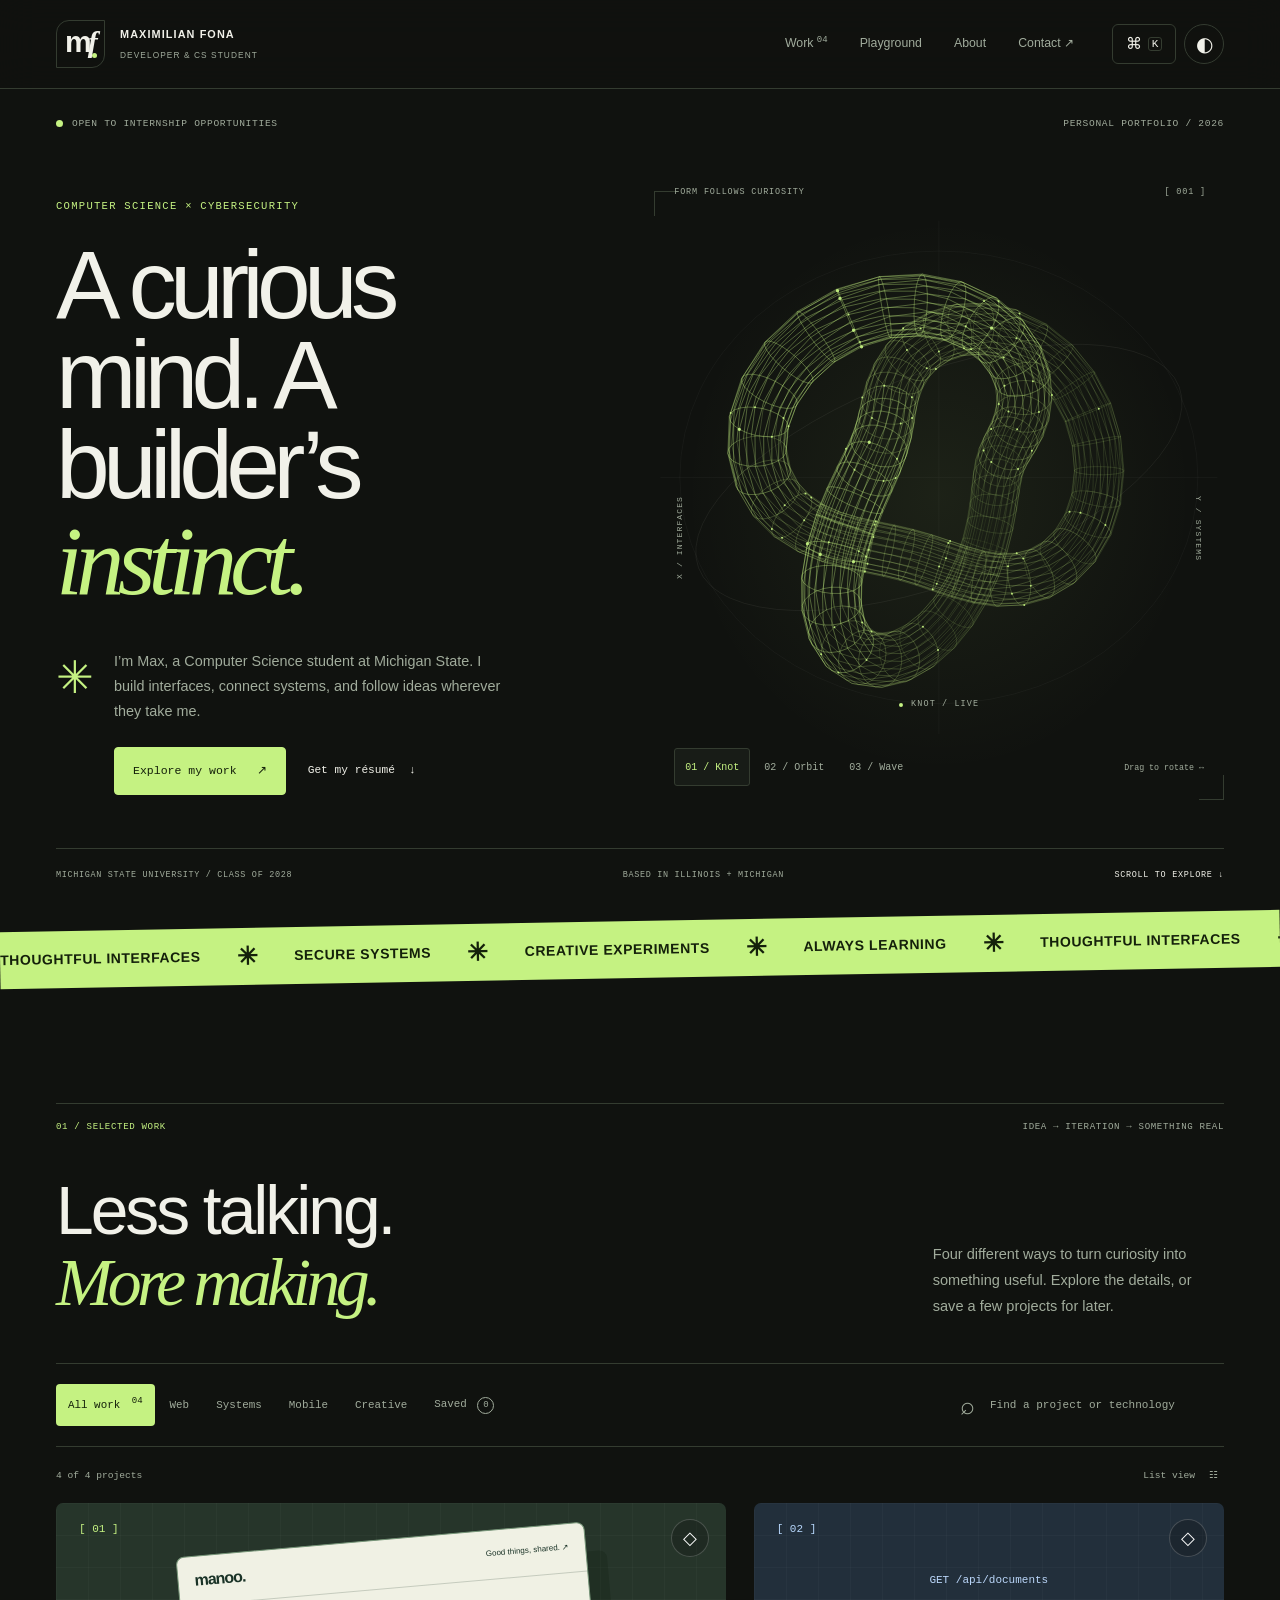
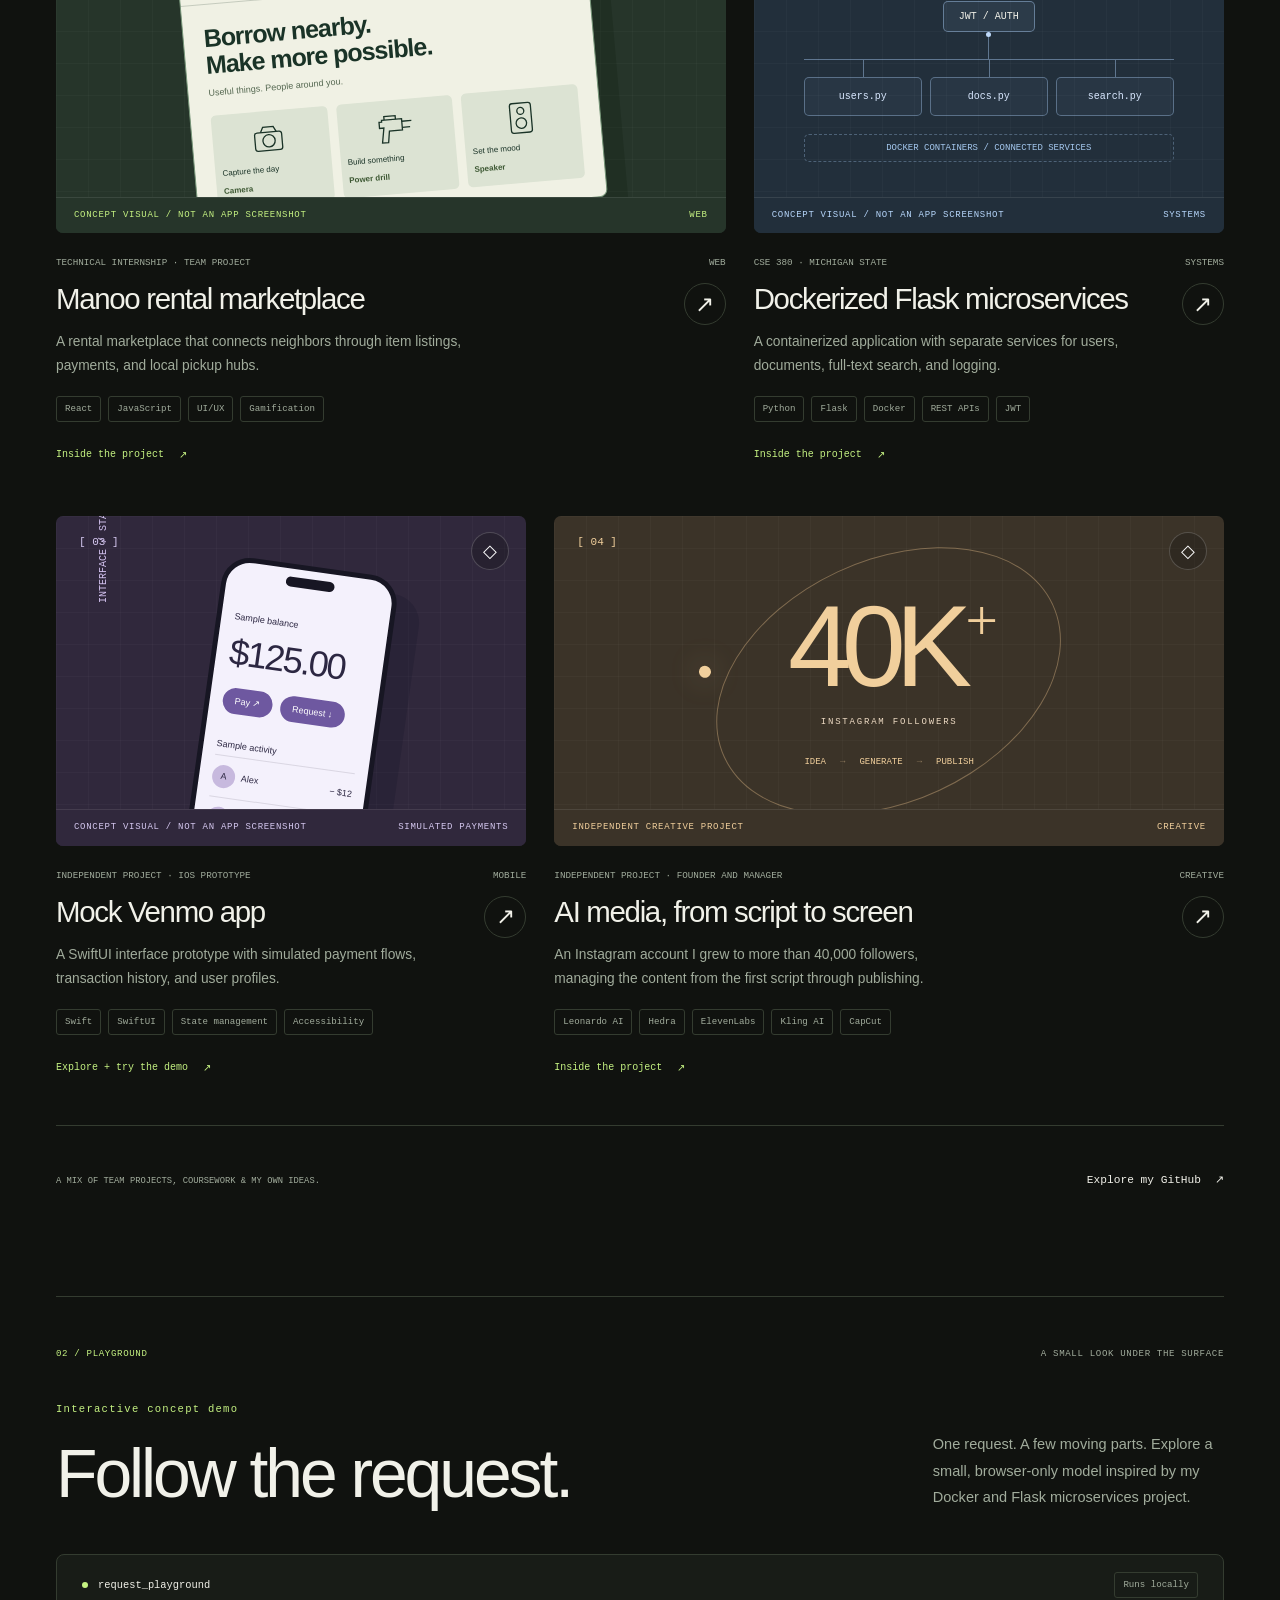
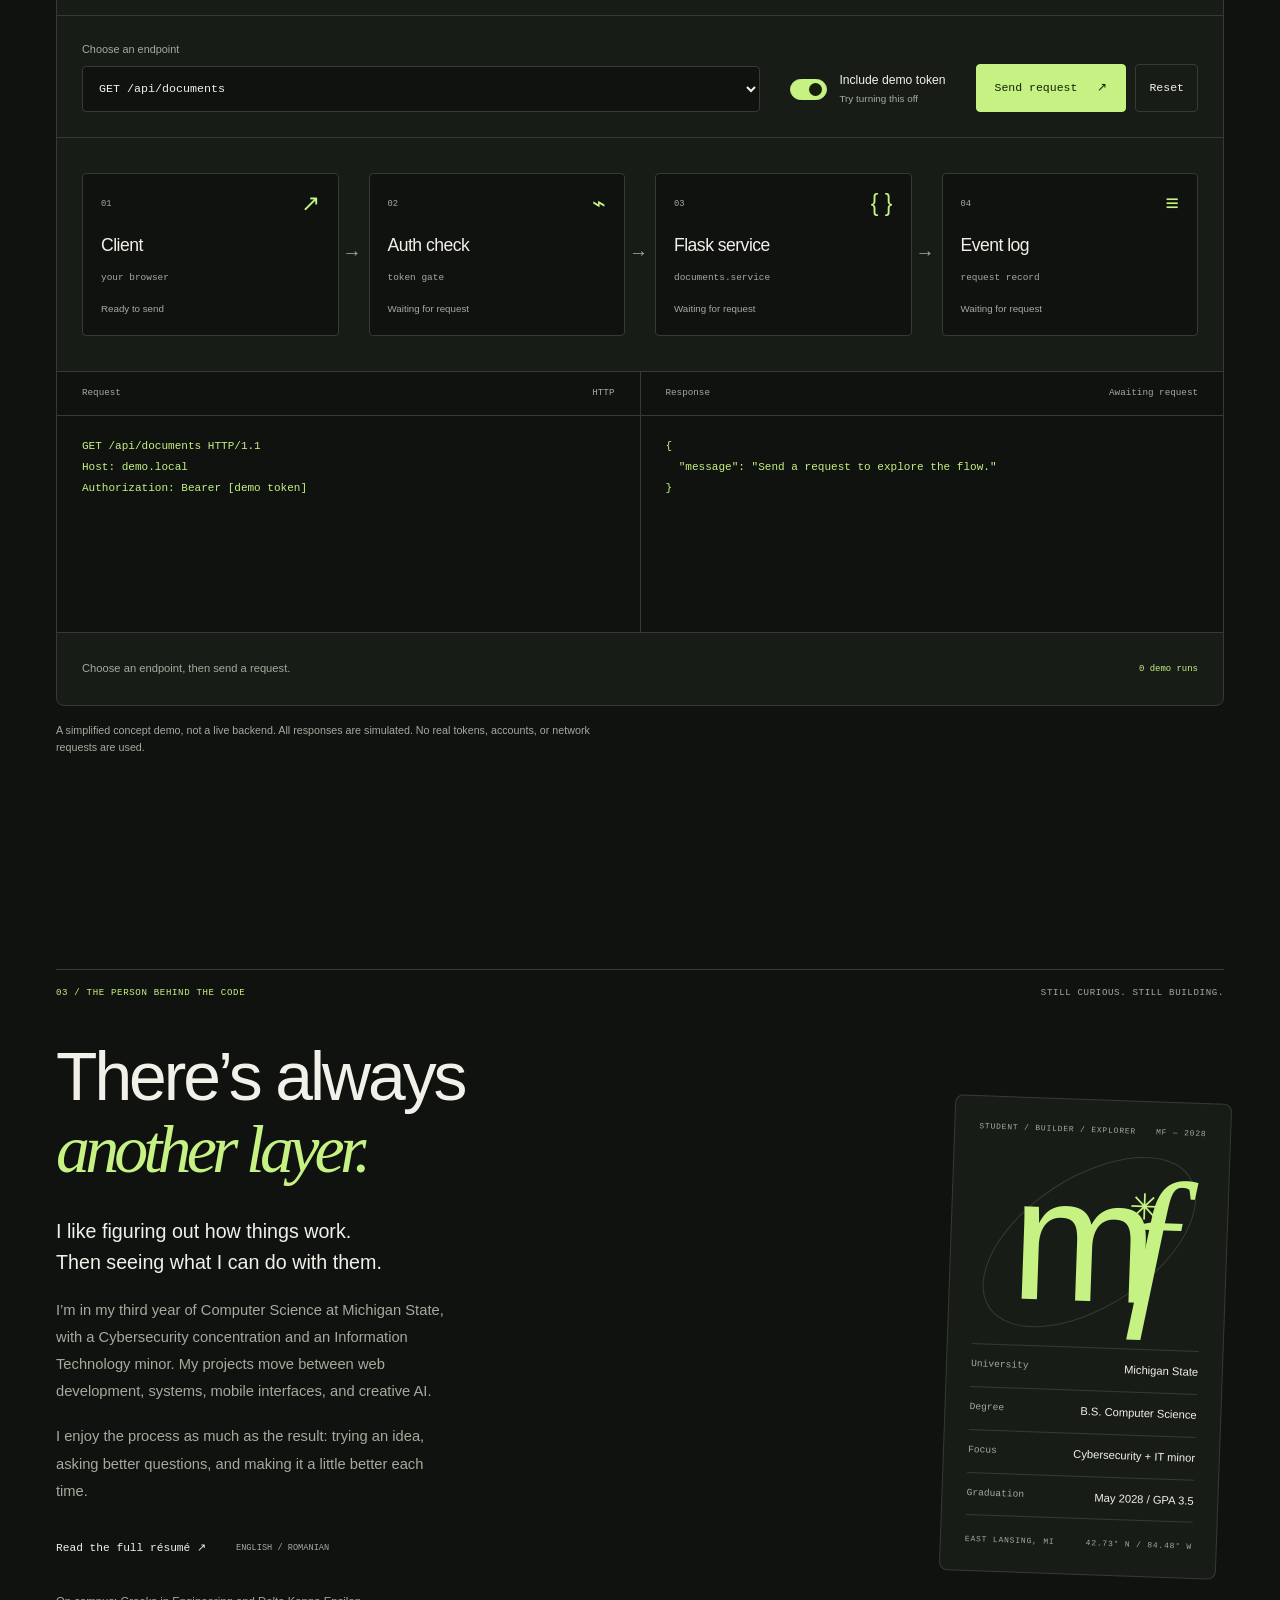
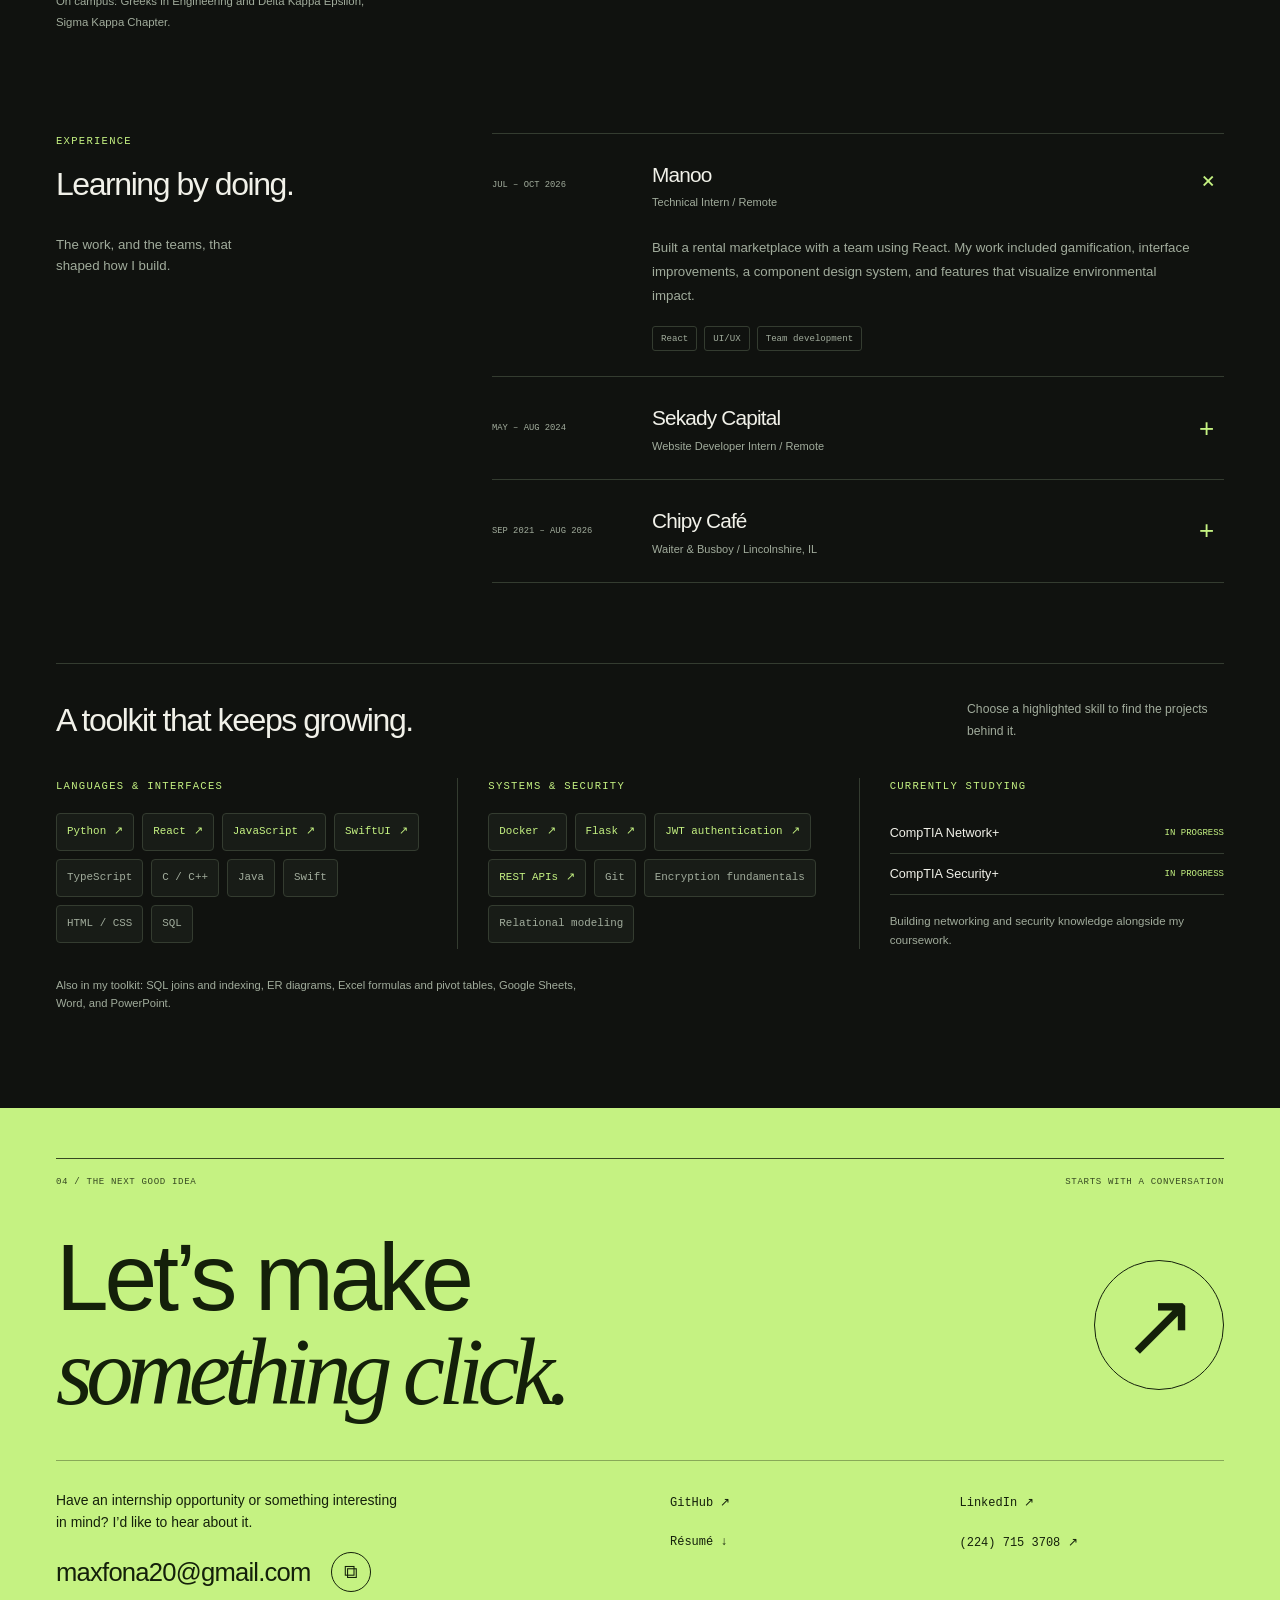
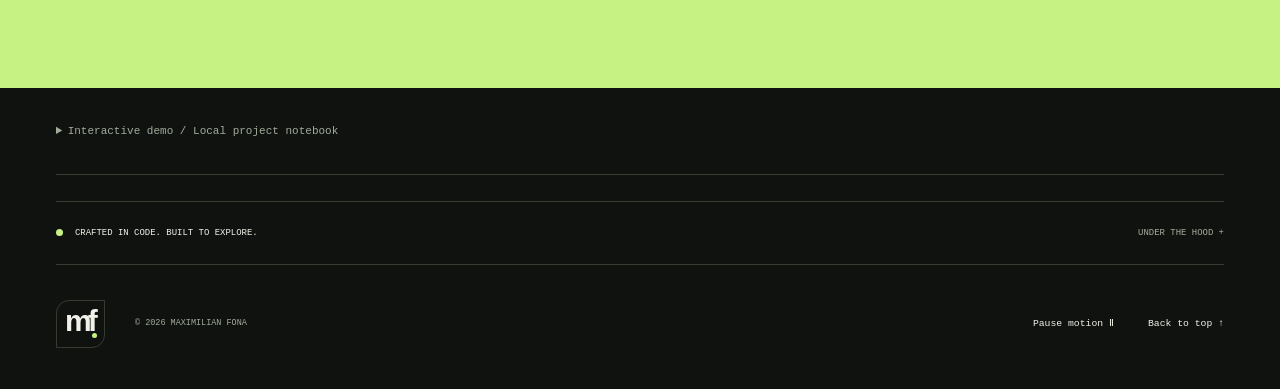
==== commit 050618c1: "Deleted folder that was causing issues in 2.0 rollout" ====
--- a/index.html
+++ b/index.html
@@ -1,124 +1,134 @@
 <!doctype html>
-<html lang="en" data-theme="dark">
+<html lang="en" data-theme="dark" data-motion="full">
 <head>
-<meta charset="utf-8">
-<meta name="viewport" content="width=device-width, initial-scale=1, viewport-fit=cover">
-<meta name="color-scheme" content="dark light">
-<meta name="description" content="Maximilian Fona — Michigan State Computer Science student focused on cybersecurity, full-stack development, and thoughtful interfaces. Explore projects, experience, and skills.">
-<meta name="theme-color" content="#10151a">
-<title>Maximilian Fona · Developer & CS Student</title>
-<script src="preferences.js"></script>
-<link rel="stylesheet" href="styles.css">
+<meta charset="utf-8"><meta name="viewport" content="width=device-width,initial-scale=1,viewport-fit=cover">
+<meta name="color-scheme" content="dark light"><meta name="theme-color" content="#10120f">
+<meta name="description" content="Maximilian Fona. Computer Science at Michigan State. Interfaces, secure systems, and creative experiments. Explore the work and try the interactive lab.">
+<title>Maximilian Fona • A curious mind. A builder’s instinct.</title>
+<script src="preferences.js"></script><link rel="stylesheet" href="styles.css">
 </head>
 <body>
 <a class="skip" href="#main">Skip to content</a>
-<header class="top">
- <div class="topbar wrap">
-  <a class="brand" href="#home" aria-label="Maximilian Fona, home"><span class="brand-mark" aria-hidden="true">mf<span class="muted">/</span></span><span class="brand-name">Maximilian Fona</span></a>
-  <nav class="nav" id="primary-nav" aria-label="Main navigation"><a href="#about">About</a><a href="#work">Work</a><a href="#experience">Experience</a><a href="#skills">Skills</a><a href="#contact">Contact</a></nav>
-  <div class="tools js-only js-flex">
-   <button class="tool palette-trigger" id="command-open" aria-label="Open quick navigation" aria-haspopup="dialog" title="Quick navigation (Ctrl or Command K)"><span aria-hidden="true">⌕</span><span class="palette-text">Navigate</span><kbd aria-hidden="true">⌘ K</kbd></button>
-   <button class="tool" id="motion-toggle" aria-label="Pause animations" aria-pressed="false" title="Pause animations"><span aria-hidden="true">Ⅱ</span></button>
-   <button class="tool" id="theme-toggle" aria-label="Use light theme" aria-pressed="false" title="Use light theme"><span aria-hidden="true">◐</span></button>
-   <button class="tool menu-btn" id="menu-toggle" aria-label="Open menu" aria-expanded="false" aria-controls="primary-nav"><span aria-hidden="true">☰</span></button>
+<header class="top"><div class="topbar wrap">
+<a href="#home" class="brand" aria-label="Maximilian Fona, home"><span class="brand-mark">m<span>f</span><i></i></span><span>MAXIMILIAN FONA<small>DEVELOPER & CS STUDENT</small></span></a>
+<nav id="primary-nav" aria-label="Main navigation"><a href="#work">Work <sup>04</sup></a><a href="#lab">Playground</a><a href="#about">About</a><a href="#contact">Contact <span aria-hidden="true">↗</span></a></nav>
+<div class="tools js-only"><button id="command-open" class="tool command-trigger" aria-label="Open command menu" aria-haspopup="dialog"><span aria-hidden="true">⌘</span><kbd>K</kbd></button><button id="theme-toggle" class="tool" aria-label="Use light theme" aria-pressed="false"><span aria-hidden="true">◐</span></button><button id="menu-toggle" class="tool menu-toggle" aria-label="Open navigation" aria-expanded="false" aria-controls="primary-nav"><span aria-hidden="true">☰</span></button></div>
+</div><div id="scroll-progress" aria-hidden="true"></div></header>
+<main id="main" tabindex="-1">
+<section class="hero wrap" id="home" aria-labelledby="hero-heading">
+<div class="hero-meta mono"><span><i class="status-dot"></i> OPEN TO INTERNSHIP OPPORTUNITIES</span><span class="edition">PERSONAL PORTFOLIO / 2026</span></div>
+<div class="hero-grid">
+<div class="hero-copy"><p class="eyebrow">COMPUTER SCIENCE × CYBERSECURITY</p><h1 id="hero-heading">A curious<br>mind. A<br>builder’s <em>instinct.</em></h1><div class="hero-intro"><span class="cross" aria-hidden="true">✳</span><div><p>I’m Max, a Computer Science student at Michigan State. I build interfaces, connect systems, and follow ideas wherever they take me.</p><div class="actions"><a class="btn primary" href="#work">Explore my work <span aria-hidden="true">↗</span></a><a class="text-link" href="Maximilian-Fona-Resume.pdf" download="Maximilian-Fona-Resume.pdf">Get my résumé <span aria-hidden="true">↓</span></a></div></div></div></div>
+<div class="sculpture" id="sculpture"><div class="sculpture-top mono"><span>FORM FOLLOWS CURIOSITY</span><span id="formation-number">[ 001 ]</span></div><canvas id="hero-canvas" aria-hidden="true"></canvas><div class="sculpture-fallback" aria-hidden="true"><span></span><span></span><span></span></div><span class="axis axis-x mono" aria-hidden="true">X / INTERFACES</span><span class="axis axis-y mono" aria-hidden="true">Y / SYSTEMS</span><div class="orb-label mono"><i class="status-dot"></i><span id="sculpture-state">GENERATIVE STUDY</span></div><div class="sculpture-bottom js-only"><div class="shape-controls" role="group" aria-label="Sculpture shape"><button data-shape="knot" aria-pressed="true">01 / Knot</button><button data-shape="globe" aria-pressed="false">02 / Orbit</button><button data-shape="wave" aria-pressed="false">03 / Wave</button></div><p class="mono">Drag to rotate <span aria-hidden="true">↔</span></p></div></div>
+</div>
+<div class="hero-foot mono"><span>MICHIGAN STATE UNIVERSITY <span class="muted">/</span> CLASS OF 2028</span><span>BASED IN ILLINOIS + MICHIGAN</span><a href="#work">SCROLL TO EXPLORE <span aria-hidden="true">↓</span></a></div>
+</section>
+<div class="ticker" aria-hidden="true"><div><span>THOUGHTFUL INTERFACES</span><i>✳</i><span>SECURE SYSTEMS</span><i>✳</i><span>CREATIVE EXPERIMENTS</span><i>✳</i><span>ALWAYS LEARNING</span><i>✳</i><span>THOUGHTFUL INTERFACES</span><i>✳</i><span>SECURE SYSTEMS</span><i>✳</i><span>CREATIVE EXPERIMENTS</span><i>✳</i><span>ALWAYS LEARNING</span><i>✳</i></div></div>
+<section class="section wrap" id="work" aria-labelledby="work-heading"><div class="section-marker mono"><span>01 / SELECTED WORK</span><span>IDEA → ITERATION → SOMETHING REAL</span></div><div class="section-head"><h2 id="work-heading">Less talking.<br><em>More making.</em></h2><p>Four different ways to turn curiosity into something useful. Explore the details, or save a few projects for later.</p></div>
+<div class="project-toolbar js-only"><div class="filters" role="group" aria-label="Filter projects"><button data-filter="all" aria-pressed="true">All work <sup>04</sup></button><button data-filter="web" aria-pressed="false">Web</button><button data-filter="systems" aria-pressed="false">Systems</button><button data-filter="mobile" aria-pressed="false">Mobile</button><button data-filter="creative" aria-pressed="false">Creative</button><button data-filter="saved" aria-pressed="false">Saved <span id="saved-count">0</span></button></div><div class="search-wrap"><label for="project-search" class="sr-only">Search projects and technologies</label><span aria-hidden="true">⌕</span><input id="project-search" type="search" placeholder="Find a project or technology" maxlength="100" autocomplete="off"></div></div>
+<div class="project-results js-only"><p id="project-count" role="status" aria-live="polite">4 projects to explore</p><button id="view-toggle" class="text-link" aria-pressed="false">List view <span aria-hidden="true">☷</span></button></div>
+<div class="project-grid" id="project-grid"><article class="project-card" data-project="manoo" data-accent="mint" aria-labelledby="title-manoo"><div class="project-preview"><div aria-hidden="true" class="preview-index">[ 01 ]</div><button class="bookmark js-only" data-save="manoo" aria-pressed="false" aria-label="Save Manoo rental marketplace">◇</button><div class="art-container" aria-hidden="true"><div class="mock-window"><div class="mock-window-top"><b>manoo.</b><span>Good things, shared. ↗</span></div><div class="mock-window-body"><strong>Borrow nearby.<br>Make more possible.</strong><small>Useful things. People around you.</small><div class="rental-items"><div><div class="rental-icon"><svg viewBox="0 0 48 40" fill="none" stroke="currentColor" stroke-width="1.5"><rect x="6" y="11" width="31" height="21" rx="3"/><path d="M13 11l3-6h12l3 6"/><circle cx="22" cy="21" r="7"/></svg></div><span>Capture the day</span><small>Camera</small></div><div><div class="rental-icon"><svg viewBox="0 0 48 40" fill="none" stroke="currentColor" stroke-width="1.5"><path d="M8 9h23v13H16l-2 13H7l3-17H5V11h3z"/><path d="M31 12h11m-11 7h9M11 9V5h13v4"/></svg></div><span>Build something</span><small>Power drill</small></div><div><div class="rental-icon"><svg viewBox="0 0 48 40" fill="none" stroke="currentColor" stroke-width="1.5"><rect x="11" y="3" width="24" height="34" rx="3"/><circle cx="23" cy="12" r="4"/><circle cx="23" cy="26" r="6"/></svg></div><span>Set the mood</span><small>Speaker</small></div></div></div></div></div><div class="preview-note"><span>CONCEPT VISUAL / NOT AN APP SCREENSHOT</span><span>WEB</span></div></div><div class="project-info"><div class="project-kicker"><span>Technical internship · Team project</span><span>web</span></div><div class="project-title-row"><h3 id="title-manoo">Manoo rental marketplace</h3><button class="case-trigger js-only" data-case="manoo" aria-label="Explore Manoo rental marketplace">↗</button></div><p>A rental marketplace that connects neighbors through item listings, payments, and local pickup hubs.</p><div class="tags"><span class="tag">React</span><span class="tag">JavaScript</span><span class="tag">UI/UX</span><span class="tag">Gamification</span></div><button class="card-open js-only" data-case="manoo">Inside the project <span aria-hidden="true">↗</span></button><details class="project-details"><summary>My contribution</summary><ul><li>Built marketplace features with the team, including listings, in-app payments, and hub pickup and dropoff.</li><li>Implemented XP, levels, streaks, achievements, and leaderboards.</li><li>Refined the component design system, branding, and interactive features using stakeholder feedback.</li><li>Contributed to carbon footprint tracking that measures and visualizes users’ environmental impact.</li></ul></details></div></article>
+<article class="project-card" data-project="flask" data-accent="blue" aria-labelledby="title-flask"><div class="project-preview"><div aria-hidden="true" class="preview-index">[ 02 ]</div><button class="bookmark js-only" data-save="flask" aria-pressed="false" aria-label="Save Dockerized Flask microservices">◇</button><div class="art-container" aria-hidden="true"><div class="flow-preview"><div class="mini-top">GET /api/documents</div><div class="flow-client">JWT / AUTH</div><div class="flow-stem"></div><div class="flow-branches"><span>users.py</span><span>docs.py</span><span>search.py</span></div><div class="flow-base">DOCKER CONTAINERS / CONNECTED SERVICES</div></div></div><div class="preview-note"><span>CONCEPT VISUAL / NOT AN APP SCREENSHOT</span><span>SYSTEMS</span></div></div><div class="project-info"><div class="project-kicker"><span>CSE 380 · Michigan State</span><span>systems</span></div><div class="project-title-row"><h3 id="title-flask">Dockerized Flask microservices</h3><button class="case-trigger js-only" data-case="flask" aria-label="Explore Dockerized Flask microservices">↗</button></div><p>A containerized application with separate services for users, documents, full-text search, and logging.</p><div class="tags"><span class="tag">Python</span><span class="tag">Flask</span><span class="tag">Docker</span><span class="tag">REST APIs</span><span class="tag">JWT</span></div><button class="card-open js-only" data-case="flask">Inside the project <span aria-hidden="true">↗</span></button><details class="project-details"><summary>My contribution</summary><ul><li>Built a microservices application using Flask, Docker, and REST APIs.</li><li>Implemented JWT authentication and communication between services.</li><li>Created services for user management, document handling, full-text search, and logging.</li><li>Applied security principles centered on confidentiality, integrity, and availability.</li></ul></details></div></article>
+<article class="project-card" data-project="venmo" data-accent="lilac" aria-labelledby="title-venmo"><div class="project-preview"><div aria-hidden="true" class="preview-index">[ 03 ]</div><button class="bookmark js-only" data-save="venmo" aria-pressed="false" aria-label="Save Mock Venmo app">◇</button><div class="art-container" aria-hidden="true"><span class="phone-caption">INTERFACE / STATE / INTERACTION</span><div class="phone-preview"><div class="phone-notch"></div><small>Sample balance</small><strong>$125.00</strong><div class="phone-buttons"><span>Pay ↗</span><span>Request ↓</span></div><small>Sample activity</small><div class="phone-row"><i>A</i><span>Alex</span><span>− $12</span></div><div class="phone-row"><i>J</i><span>Jamie</span><span>+ $24</span></div><div class="phone-row"><i>S</i><span>Sam</span><span>− $8</span></div></div></div><div class="preview-note"><span>CONCEPT VISUAL / NOT AN APP SCREENSHOT</span><span>SIMULATED PAYMENTS</span></div></div><div class="project-info"><div class="project-kicker"><span>Independent project · iOS prototype</span><span>mobile</span></div><div class="project-title-row"><h3 id="title-venmo">Mock Venmo app</h3><button class="case-trigger js-only" data-case="venmo" aria-label="Explore Mock Venmo app">↗</button></div><p>A SwiftUI interface prototype with simulated payment flows, transaction history, and user profiles.</p><div class="tags"><span class="tag">Swift</span><span class="tag">SwiftUI</span><span class="tag">State management</span><span class="tag">Accessibility</span></div><button class="card-open js-only" data-case="venmo">Explore + try the demo <span aria-hidden="true">↗</span></button><details class="project-details"><summary>My contribution</summary><ul><li>Recreated payment transfer flows, transaction history, and profile screens with clear navigation.</li><li>Built custom components and animations with attention to visual hierarchy and responsive layouts.</li><li>Practiced state management, accessibility, and user flow design.</li><li>Kept payments simulated as part of a front-end learning project.</li></ul></details></div></article>
+<article class="project-card" data-project="ai" data-accent="amber" aria-labelledby="title-ai"><div class="project-preview"><div aria-hidden="true" class="preview-index">[ 04 ]</div><button class="bookmark js-only" data-save="ai" aria-pressed="false" aria-label="Save AI media, from script to screen">◇</button><div class="art-container" aria-hidden="true"><div class="creative-preview"><div class="creative-orbit"></div><div class="creative-number">40K<span>+</span></div><div class="creative-caption">INSTAGRAM FOLLOWERS</div><div class="creative-steps"><span>IDEA</span><i>→</i><span>GENERATE</span><i>→</i><span>PUBLISH</span></div></div></div><div class="preview-note"><span>INDEPENDENT CREATIVE PROJECT</span><span>CREATIVE</span></div></div><div class="project-info"><div class="project-kicker"><span>Independent project · Founder and manager</span><span>creative</span></div><div class="project-title-row"><h3 id="title-ai">AI media, from script to screen</h3><button class="case-trigger js-only" data-case="ai" aria-label="Explore AI media, from script to screen">↗</button></div><p>An Instagram account I grew to more than 40,000 followers, managing the content from the first script through publishing.</p><div class="tags"><span class="tag">Leonardo AI</span><span class="tag">Hedra</span><span class="tag">ElevenLabs</span><span class="tag">Kling AI</span><span class="tag">CapCut</span></div><button class="card-open js-only" data-case="ai">Inside the project <span aria-hidden="true">↗</span></button><details class="project-details"><summary>My contribution</summary><ul><li>Managed content strategy, production, publishing, and audience growth.</li><li>Built an AI content workflow for a recurring short video series.</li><li>Developed an AI news broadcast format with scripting, generated visuals and voice, and editing.</li><li>Independently maintained the content calendar and publishing schedule.</li></ul></details></div></article></div><div class="empty" id="project-empty" hidden><h3>Nothing here. Yet.</h3><p>Try a different search, or save a project using its bookmark button.</p><button id="reset-filters" class="btn">Show all projects</button></div>
+<div class="work-foot"><p class="mono">A MIX OF TEAM PROJECTS, COURSEWORK & MY OWN IDEAS.</p><a href="https://github.com/maxfona20" target="_blank" rel="noopener noreferrer" class="text-link">Explore my GitHub <span aria-hidden="true">↗</span><span class="sr-only"> (new tab)</span></a></div>
+</section>
+<section id="lab" class="section lab-section" aria-labelledby="lab-heading">
+  <div class="section-marker mono"><span>02 / PLAYGROUND</span><span>A SMALL LOOK UNDER THE SURFACE</span></div>
+  <div class="section-head">
+    <div>
+      <p class="eyebrow">Interactive concept demo</p>
+      <h2 id="lab-heading">Follow the request.</h2>
+    </div>
+    <p>One request. A few moving parts. Explore a small, browser-only model inspired by my Docker and Flask microservices project.</p>
   </div>
- </div><div class="progress" id="scroll-progress" aria-hidden="true"></div>
-</header>
-<main id="main" tabindex="-1">
-<section class="hero" id="home" aria-labelledby="hero-heading">
- <canvas id="net-bg" aria-hidden="true"></canvas>
- <div class="wrap">
-  <div class="hero-grid">
-   <div class="hero-copy">
-    <p class="eyebrow"><span class="status-dot" aria-hidden="true"></span> Developer · CS student · Michigan State</p>
-    <h1 id="hero-heading">Understand<br>the system.<br><span>Build it better.</span></h1>
-    <p class="lede">I’m Maximilian Fona, a third-year Computer Science student exploring how thoughtful interfaces and secure systems come together.</p>
-    <div class="actions"><a class="btn primary" href="#work">Explore my work <span aria-hidden="true">↗</span></a><a class="btn" href="Maximilian-Fona-Resume.pdf" download="Maximilian-Fona-Resume.pdf">Download résumé <span aria-hidden="true">↓</span></a></div>
-   </div>
-   <div class="hero-visual">
-    <div class="window-bar mono"><span class="dots" aria-hidden="true"><i></i><i></i><i></i></span><span>max@portfolio: ~</span><span>system ready</span></div>
-    <svg class="network" viewBox="0 0 460 252" aria-hidden="true" focusable="false">
-     <g class="edge"><path d="M230 126L93 65M230 126L365 65M230 126L365 188M230 126L93 188M93 65L93 188M365 65L365 188"/></g>
-     <circle cx="230" cy="126" r="54" fill="none" stroke="var(--line)"/><circle cx="230" cy="126" r="38" class="node"/>
-     <text x="230" y="131" text-anchor="middle" class="core-label">mf</text>
-     <rect x="48" y="49" width="90" height="32" rx="5" class="node"/><text x="93" y="69" text-anchor="middle">React</text>
-     <rect x="320" y="49" width="90" height="32" rx="5" class="node"/><text x="365" y="69" text-anchor="middle">Python</text>
-     <rect x="48" y="172" width="90" height="32" rx="5" class="node"/><text x="93" y="192" text-anchor="middle">Docker</text>
-     <rect x="320" y="172" width="90" height="32" rx="5" class="node"/><text x="365" y="192" text-anchor="middle">Security</text>
-     <text x="230" y="220" text-anchor="middle" class="small">interfaces ↔ infrastructure</text>
-    </svg>
-    <div class="terminal" aria-label="Profile summary">
-     <span class="term-line"><span class="prompt">$</span> whoami</span>
-     <span class="term-line term-response">maximilian_fona / cs_year_03</span>
-     <span class="term-line"><span class="prompt">$</span> cat focus.txt</span>
-     <span class="term-line term-response">full-stack · cybersecurity<span class="cursor" aria-hidden="true"></span></span>
+
+  <div class="lab-console" data-lab-state="ready">
+    <div class="lab-console-top">
+      <span class="mono lab-console-title"><span class="lab-status-dot" aria-hidden="true"></span> request_playground</span>
+      <span class="tag">Runs locally</span>
     </div>
-   </div>
+    <div class="lab-controls">
+      <div class="lab-endpoint-control">
+        <label for="lab-endpoint">Choose an endpoint</label>
+        <select id="lab-endpoint" class="mono">
+          <option value="documents">GET /api/documents</option>
+          <option value="users">GET /api/users/me</option>
+          <option value="search">GET /api/search?q=security</option>
+        </select>
+      </div>
+      <label class="lab-auth-control" for="lab-auth">
+        <input type="checkbox" id="lab-auth" checked>
+        <span class="lab-toggle" aria-hidden="true"></span>
+        <span>Include demo token<small>Try turning this off</small></span>
+      </label>
+      <div class="lab-actions">
+        <button id="lab-send" class="btn primary" type="button" disabled>Send request <span aria-hidden="true">↗</span></button>
+        <button id="lab-reset" class="btn lab-reset" type="button" disabled>Reset</button>
+      </div>
+    </div>
+
+    <ol class="lab-flow" aria-label="Request journey">
+      <li class="lab-node" data-phase="client" data-state="waiting">
+        <div class="lab-node-top"><span class="lab-node-number mono" aria-hidden="true">01</span><span class="lab-node-mark" aria-hidden="true">↗</span></div>
+        <h3>Client</h3><span class="lab-node-sub mono">your browser</span>
+        <p class="lab-phase-status">Ready to send</p>
+      </li>
+      <li class="lab-node" data-phase="auth" data-state="waiting">
+        <div class="lab-node-top"><span class="lab-node-number mono" aria-hidden="true">02</span><span class="lab-node-mark" aria-hidden="true">⌁</span></div>
+        <h3>Auth check</h3><span class="lab-node-sub mono">token gate</span>
+        <p class="lab-phase-status">Waiting for request</p>
+      </li>
+      <li class="lab-node" data-phase="service" data-state="waiting">
+        <div class="lab-node-top"><span class="lab-node-number mono" aria-hidden="true">03</span><span class="lab-node-mark" aria-hidden="true">{ }</span></div>
+        <h3>Flask service</h3><span id="lab-service-name" class="lab-node-sub mono">documents.service</span>
+        <p class="lab-phase-status">Waiting for request</p>
+      </li>
+      <li class="lab-node" data-phase="log" data-state="waiting">
+        <div class="lab-node-top"><span class="lab-node-number mono" aria-hidden="true">04</span><span class="lab-node-mark" aria-hidden="true">≡</span></div>
+        <h3>Event log</h3><span class="lab-node-sub mono">request record</span>
+        <p class="lab-phase-status">Waiting for request</p>
+      </li>
+    </ol>
+
+    <div class="lab-code-grid">
+      <div class="lab-code-panel">
+        <div class="lab-panel-label mono"><span>Request</span><span>HTTP</span></div>
+        <pre tabindex="0" aria-label="Example HTTP request"><code id="lab-request">GET /api/documents HTTP/1.1
+Host: demo.local
+Authorization: Bearer [demo token]</code></pre>
+      </div>
+      <div class="lab-code-panel">
+        <div class="lab-panel-label mono"><span>Response</span><span id="lab-response-status" data-result="ready">Awaiting request</span></div>
+        <pre tabindex="0" aria-label="Simulated JSON response"><code id="lab-response">{
+  "message": "Send a request to explore the flow."
+}</code></pre>
+      </div>
+    </div>
+    <div class="lab-footer">
+      <p id="lab-result" class="lab-result" role="status" aria-live="polite" aria-atomic="true">Choose an endpoint, then send a request.</p>
+      <span id="lab-run-count" class="mono lab-run-count">0 demo runs</span>
+    </div>
   </div>
-  <div class="hero-foot mono"><span>Michigan State University <span aria-hidden="true">/</span> Class of 2028</span><a href="#about">A little more about me <span aria-hidden="true">↓</span></a></div>
- </div>
+  <p class="lab-footnote">A simplified concept demo, not a live backend. All responses are simulated. No real tokens, accounts, or network requests are used.</p>
+  <noscript><p class="lab-footnote">Enable JavaScript to try the request demo. The flow above shows how a request moves through a client, an authentication check, a service, and logging.</p></noscript>
 </section>
-<div class="wrap">
-<section id="about" aria-labelledby="about-heading">
- <p class="eyebrow"><span class="n">01 /</span> About</p>
- <div class="about-grid">
-  <div class="about-copy"><h2 id="about-heading">Curiosity, put to work.</h2><p class="lead">From the interface to the request behind it, I like understanding how the pieces fit together.</p><p>I’m studying Computer Science in Michigan State’s College of Engineering, with a Cybersecurity concentration and an Information Technology minor through the Broad College of Business.</p><p>My work spans React interfaces, containerized Flask services, and mobile prototypes. I bring that same hands-on approach to security, product design, and a creative AI media project.</p><p class="about-note">English & Romanian · Greeks in Engineering Club · Delta Kappa Epsilon, Sigma Kappa Chapter</p></div>
-  <dl class="facts"><div><dt>Education</dt><dd>B.S. Computer Science<br><small>Michigan State University · Third year</small></dd></div><div><dt>Concentration</dt><dd>Cybersecurity</dd></div><div><dt>Minor</dt><dd>Information Technology</dd></div><div><dt>Graduation</dt><dd>Expected May 2028 · GPA 3.5</dd></div><div><dt>Home base</dt><dd>Lincolnshire, Illinois<br><small>Studying in East Lansing, Michigan</small></dd></div><div><dt>Previously</dt><dd>Adlai E. Stevenson High School<br><small>Highest Honors · Class of 2024</small></dd></div></dl>
- </div>
+
+<section class="section wrap" id="about" aria-labelledby="about-heading"><div class="section-marker mono"><span>03 / THE PERSON BEHIND THE CODE</span><span>STILL CURIOUS. STILL BUILDING.</span></div><div class="about-grid"><div><h2 id="about-heading">There’s always<br><em>another layer.</em></h2><p class="about-lead">I like figuring out how things work.<br>Then seeing what I can do with them.</p><p>I’m in my third year of Computer Science at Michigan State, with a Cybersecurity concentration and an Information Technology minor. My projects move between web development, systems, mobile interfaces, and creative AI.</p><p>I enjoy the process as much as the result: trying an idea, asking better questions, and making it a little better each time.</p><div class="about-links"><a class="text-link" href="Maximilian-Fona-Resume.pdf" download>Read the full résumé ↗</a><span class="mono">ENGLISH / ROMANIAN</span></div><p class="community-note">On campus: Greeks in Engineering and Delta Kappa Epsilon, Sigma Kappa Chapter.</p></div>
+<div class="identity-card"><div class="id-top mono"><span>STUDENT / BUILDER / EXPLORER</span><span>MF — 2028</span></div><div class="id-art" aria-hidden="true"><span>m<span>f</span></span><div class="id-orbit"></div><i class="id-star">✳</i></div><dl><div><dt>University</dt><dd>Michigan State</dd></div><div><dt>Degree</dt><dd>B.S. Computer Science</dd></div><div><dt>Focus</dt><dd>Cybersecurity + IT minor</dd></div><div><dt>Graduation</dt><dd>May 2028 / GPA 3.5</dd></div></dl><div class="id-bottom mono">EAST LANSING, MI <span>42.73° N / 84.48° W</span></div></div></div>
+<div class="journey" id="experience"><div class="journey-heading"><p class="eyebrow">EXPERIENCE</p><h3>Learning by doing.</h3><p>The work, and the teams, that shaped how I build.</p></div><div class="timeline"><details open><summary><span class="timeline-date mono">JUL – OCT 2026</span><span><strong>Manoo</strong><small>Technical Intern / Remote</small></span><span class="detail-plus" aria-hidden="true">+</span></summary><div class="timeline-body"><p>Built a rental marketplace with a team using React. My work included gamification, interface improvements, a component design system, and features that visualize environmental impact.</p><div class="tags"><span class="tag">React</span><span class="tag">UI/UX</span><span class="tag">Team development</span></div></div></details><details><summary><span class="timeline-date mono">MAY – AUG 2024</span><span><strong>Sekady Capital</strong><small>Website Developer Intern / Remote</small></span><span class="detail-plus" aria-hidden="true">+</span></summary><div class="timeline-body"><p>Developed website features with HTML, CSS, and JavaScript. Contributed to requirements, planning, and code reviews focused on maintainability.</p><div class="tags"><span class="tag">JavaScript</span><span class="tag">HTML/CSS</span><span class="tag">Code review</span></div></div></details><details><summary><span class="timeline-date mono">SEP 2021 – AUG 2026</span><span><strong>Chipy Café</strong><small>Waiter & Busboy / Lincolnshire, IL</small></span><span class="detail-plus" aria-hidden="true">+</span></summary><div class="timeline-body"><p>Balanced customer and kitchen requests during busy service, handled payments, and learned to stay organized and communicate clearly under pressure.</p></div></details></div></div>
+<div class="toolkit" id="skills"><div class="section-head"><h3>A toolkit that keeps growing.</h3><p>Choose a highlighted skill to find the projects behind it.</p></div><div class="toolkit-grid"><div><p class="eyebrow">LANGUAGES & INTERFACES</p><div class="skill-cloud"><a href="#work" data-tech="Python">Python</a><a href="#work" data-tech="React">React</a><a href="#work" data-tech="JavaScript">JavaScript</a><a href="#work" data-tech="SwiftUI">SwiftUI</a><span>TypeScript</span><span>C / C++</span><span>Java</span><span>Swift</span><span>HTML / CSS</span><span>SQL</span></div></div><div><p class="eyebrow">SYSTEMS & SECURITY</p><div class="skill-cloud"><a href="#work" data-tech="Docker">Docker</a><a href="#work" data-tech="Flask">Flask</a><a href="#work" data-tech="JWT">JWT authentication</a><a href="#work" data-tech="REST">REST APIs</a><span>Git</span><span>Encryption fundamentals</span><span>Relational modeling</span></div></div><div class="learning"><p class="eyebrow">CURRENTLY STUDYING</p><div><span>CompTIA Network+</span><small>IN PROGRESS</small></div><div><span>CompTIA Security+</span><small>IN PROGRESS</small></div><p>Building networking and security knowledge alongside my coursework.</p></div></div><p class="toolkit-note">Also in my toolkit: SQL joins and indexing, ER diagrams, Excel formulas and pivot tables, Google Sheets, Word, and PowerPoint.</p></div>
 </section>
-<section id="work" aria-labelledby="work-heading">
- <p class="eyebrow"><span class="n">02 /</span> Selected work</p>
- <div class="section-head"><h2 id="work-heading">Built to learn. Made to work.</h2><p>A selection of team, academic, and independent projects across the stack.</p></div>
- <div class="project-toolbar js-only js-flex">
-  <div class="filters" role="group" aria-label="Filter projects by category"><button type="button" class="filter" data-filter="all" aria-pressed="true">All work</button><button type="button" class="filter" data-filter="web" aria-pressed="false">Web</button><button type="button" class="filter" data-filter="systems" aria-pressed="false">Systems</button><button type="button" class="filter" data-filter="mobile" aria-pressed="false">Mobile</button><button type="button" class="filter" data-filter="creative" aria-pressed="false">Creative AI</button></div>
-  <div class="search-wrap"><label class="sr-only" for="project-search">Search project titles, technologies, or descriptions</label><input id="project-search" type="search" placeholder="Search projects or tech…" maxlength="100" autocomplete="off"></div>
- </div>
- <p class="results js-only" id="project-count" role="status" aria-live="polite" aria-atomic="true">4 projects</p>
- <div class="project-grid" id="project-grid">
-  <article class="project-card" data-category="web" aria-labelledby="manoo-title">
-   <div class="card-art" aria-hidden="true"><span class="art-node">neighbor</span><span class="art-arrow">↔</span><div class="art-flow"><span class="art-node">manoo</span><span class="art-node">pickup hub</span></div><span class="art-arrow">↔</span><span class="art-node">neighbor</span></div>
-   <div class="card-copy"><div class="project-kicker"><span>01 · Internship / team</span><span>Web</span></div><h3 id="manoo-title">Manoo rental marketplace</h3><p>A neighbor-to-neighbor rental app connecting item listings, in-app payments, and hub-based pickup and dropoff.</p><div class="tags"><span class="tag">React</span><span class="tag">JavaScript</span><span class="tag">UI/UX</span><span class="tag">Gamification</span></div><details><summary>Explore my contribution</summary><ul><li>Built full-stack marketplace features with the team during my Technical Intern role.</li><li>Implemented XP, levels, streaks, achievements, and leaderboards to encourage engagement.</li><li>Iterated on the component design system, branding, and interactive features with stakeholder feedback.</li><li>Contributed to carbon-footprint tracking that quantifies and visualizes users’ environmental impact.</li></ul></details></div>
-  </article>
-  <article class="project-card" data-category="systems" aria-labelledby="flask-title">
-   <div class="card-art" aria-hidden="true"><span class="art-node">JWT / API</span><span class="art-arrow">→</span><div class="art-flow"><span class="art-node">users · docs</span><span class="art-node">search · logs</span></div><span class="art-arrow">⊂</span><span class="art-node">Docker</span></div>
-   <div class="card-copy"><div class="project-kicker"><span>02 · CSE 380 / MSU</span><span>Systems</span></div><h3 id="flask-title">Dockerized Flask microservices</h3><p>A containerized web application with services for user management, document handling, full-text search, and request logging.</p><div class="tags"><span class="tag">Python</span><span class="tag">Flask</span><span class="tag">Docker</span><span class="tag">REST APIs</span><span class="tag">JWT</span></div><details><summary>Explore the architecture</summary><ul><li>Architected the application with Docker, Flask, and REST APIs.</li><li>Implemented JWT authentication and communication between services.</li><li>Applied secure system design principles aligned with confidentiality, integrity, and availability: the CIA Triad.</li></ul></details></div>
-  </article>
-  <article class="project-card" data-category="mobile" aria-labelledby="venmo-title">
-   <div class="card-art" aria-hidden="true"><span class="art-caption">interface<br>state<br>interaction</span><div class="phone-art">Mock wallet<div class="amount">$24.00</div><div class="tiny-line"></div><div class="tiny-line" style="width:65%"></div></div><span class="art-node">SwiftUI</span></div>
-   <div class="card-copy"><div class="project-kicker"><span>03 · Independent project</span><span>Mobile</span></div><h3 id="venmo-title">Mock Venmo app</h3><p>A SwiftUI front-end prototype recreating payment transfer flows, transaction history, and user profiles with clear navigation.</p><div class="tags"><span class="tag">Swift</span><span class="tag">SwiftUI</span><span class="tag">State management</span><span class="tag">iOS</span></div><details><summary>Explore the interface</summary><ul><li>Built custom components and animations from scratch, focusing on visual hierarchy and responsive layouts.</li><li>Practiced state management, accessibility, and user flow optimization.</li><li>A UI learning project that simulates payment flows; it does not process real payments.</li></ul></details></div>
-  </article>
-  <article class="project-card" data-category="creative" aria-labelledby="ai-title">
-   <div class="card-art" aria-hidden="true"><span class="art-stat">40K+</span><span class="art-caption">Instagram<br>followers<br>AI media</span></div>
-   <div class="card-copy"><div class="project-kicker"><span>04 · Founder & manager</span><span>Creative AI</span></div><h3 id="ai-title">AI media, from script to screen</h3><p>Founded and grew an Instagram account to 40,000+ followers, owning content strategy, production, publishing, and growth.</p><div class="tags"><span class="tag">Leonardo AI</span><span class="tag">Hedra</span><span class="tag">ElevenLabs</span><span class="tag">Kling AI</span><span class="tag">CapCut</span></div><details><summary>Explore the production workflow</summary><ul><li>Designed an end-to-end AI content pipeline for a recurring short-form video series.</li><li>Developed an “AI news broadcast” format, from scripting to generated visuals and voice, editing, and publishing.</li><li>Independently managed the content calendar and publishing cadence.</li></ul></details></div>
-  </article>
- </div>
- <div class="empty" id="project-empty" hidden><p>No projects match those filters.</p><button class="btn" id="reset-filters" type="button">Reset search & filters</button></div>
-</section>
-<section id="experience" aria-labelledby="experience-heading">
- <p class="eyebrow"><span class="n">03 /</span> Experience</p><div class="section-head"><h2 id="experience-heading">Learning in the real world.</h2><p>Building with teams. Listening to feedback. Following through on the details.</p></div>
- <article class="experience-row"><div><div class="date">Jul 2026 – Oct 2026<br>Remote</div><div class="company">Manoo Start Up</div></div><div><h3>Technical Intern</h3><ul><li>Collaborated on a full-stack rental marketplace in React, including listings, in-app payments, and pickup/dropoff hubs.</li><li>Built gamification features and iterated on UI/UX, a component design system, and branding with stakeholder feedback.</li><li>Contributed to sustainability features that visualize users’ carbon footprint.</li></ul></div></article>
- <article class="experience-row"><div><div class="date">May 2024 – Aug 2024<br>Remote</div><div class="company">Sekady Capital</div></div><div><h3>Website Developer Intern</h3><ul><li>Developed and maintained website features with HTML, CSS, and JavaScript.</li><li>Collaborated on requirements and project planning, and participated in code reviews to improve code quality and maintainability.</li></ul></div></article>
- <article class="experience-row"><div><div class="date">Sep 2021 – Aug 2026<br>Lincolnshire, IL</div><div class="company">Chipy Café</div></div><div><h3>Waiter & Busboy</h3><p>Managed high-volume service, operated POS systems and processed payments accurately, and coordinated with front-of-house and kitchen teams in a fast-paced environment.</p></div></article>
-</section>
-<section id="skills" aria-labelledby="skills-heading">
- <p class="eyebrow"><span class="n">04 /</span> Toolkit & continued learning</p><h2 id="skills-heading">Across the stack. Always learning.</h2>
- <div class="skill-grid"><div class="skill-group"><h3>Languages & interfaces</h3><p>C · C++ · Java · Python · JavaScript · TypeScript · Swift · HTML/CSS · SQL</p><div class="tags"><span class="tag">React</span><span class="tag">SwiftUI</span></div></div><div class="skill-group"><h3>Systems & security</h3><p>Microservices architecture, REST APIs, JWT authentication, and encryption fundamentals.</p><div class="tags"><span class="tag">Git</span><span class="tag">Docker</span><span class="tag">Flask</span></div></div><div class="skill-group"><h3>Data & collaboration</h3><p>SQL joins, indexing, execution order, ER diagrams, and relational modeling. Excel formulas, pivot tables, VLOOKUP, and data analysis.</p><div class="tags"><span class="tag">Google Sheets</span><span class="tag">Word</span><span class="tag">PowerPoint</span></div></div></div>
- <div id="path" class="certs" aria-label="Certification studies"><article class="cert"><h3>CompTIA Network+</h3><span class="badge">In progress</span><p>Building networking knowledge alongside my Computer Science coursework.</p></article><article class="cert"><h3>CompTIA Security+</h3><span class="badge">In progress</span><p>Target: December 2026. Developing security foundations alongside my Cybersecurity concentration.</p></article></div>
-</section>
-<section class="contact" id="contact" aria-labelledby="contact-heading">
- <p class="eyebrow"><span class="n">05 /</span> Contact</p>
- <div class="contact-grid"><div><h2 id="contact-heading">Let’s build something thoughtful.</h2><p>Have an internship opportunity, a project idea, or an interesting systems problem? Let’s talk.</p><button class="btn copy-btn js-only" id="copy-email" type="button">Copy email address <span aria-hidden="true">↗</span></button><p class="copy-status" id="copy-status" role="status"></p></div><div class="contact-links"><a href="mailto:maxfona20@gmail.com">maxfona20@gmail.com <span aria-hidden="true">↗</span></a><a href="https://github.com/maxfona20" target="_blank" rel="noopener noreferrer">GitHub / maxfona20 <span class="sr-only"> (opens in a new tab)</span><span aria-hidden="true">↗</span></a><a href="https://www.linkedin.com/in/maximilian-fona" target="_blank" rel="noopener noreferrer">LinkedIn / maximilian-fona <span class="sr-only"> (opens in a new tab)</span><span aria-hidden="true">↗</span></a><a href="tel:+12247153708">224-715-3708 <span aria-hidden="true">↗</span></a></div></div>
- <div class="site-panel"><div><strong class="mono">Small footprint. Thoughtful details.</strong><small>Built with HTML, CSS & vanilla JavaScript. No external dependencies.</small></div><div class="site-metrics mono"><div><b>01 file</b>Works offline</div><div><b id="motion-metric">Static</b>Motion</div><div><b id="canvas-metric">Idle</b>Background</div></div></div>
-</section>
-<details class="notebook js-only" id="notebook"><summary>Interactive demo / Local project notebook</summary><div class="notebook-body"><h2>Try the project notebook.</h2><p>A small browser-storage demo. Add, edit, export, or remove your own project notes. They stay in this browser and don’t change the portfolio above or publish anything. Export a backup before changing browsers or clearing site data.</p><p class="storage-note" id="storage-note" role="status"></p><div class="note-grid">
+<section class="contact-section" id="contact" aria-labelledby="contact-heading"><div class="wrap"><div class="section-marker mono"><span>04 / THE NEXT GOOD IDEA</span><span>STARTS WITH A CONVERSATION</span></div><div class="contact-heading"><h2 id="contact-heading">Let’s make<br><em>something click.</em></h2><a class="contact-arrow" href="mailto:maxfona20@gmail.com" aria-label="Email Maximilian Fona">↗</a></div><div class="contact-bottom"><div><p>Have an internship opportunity or something interesting in mind? I’d like to hear about it.</p><div class="email-row"><a href="mailto:maxfona20@gmail.com">maxfona20@gmail.com</a><button class="tool js-only" id="copy-email" aria-label="Copy email address">⧉</button></div><p id="copy-status" role="status" class="copy-status"></p></div><div class="social-links"><a href="https://github.com/maxfona20" target="_blank" rel="noopener noreferrer">GitHub ↗<span class="sr-only"> (new tab)</span></a><a href="https://www.linkedin.com/in/maximilian-fona" target="_blank" rel="noopener noreferrer">LinkedIn ↗<span class="sr-only"> (new tab)</span></a><a href="Maximilian-Fona-Resume.pdf" download>Résumé ↓</a><a href="tel:+12247153708">(224) 715 3708 ↗</a></div></div></div></section>
+<div class="wrap"><details class="notebook js-only" id="notebook"><summary>Interactive demo / Local project notebook</summary><div class="notebook-body"><h2>Try the project notebook.</h2><p>A small browser-storage demo. Add, edit, export, or remove your own project notes. They stay in this browser and don’t change the portfolio above or publish anything. Export a backup before changing browsers or clearing site data.</p><p class="storage-note" id="storage-note" role="status"></p><div class="note-grid">
  <form id="project-form" class="project-form" aria-describedby="form-error"><div class="field"><label for="pf-title">Project title (required)</label><input id="pf-title" name="projectTitle" maxlength="80" required autocomplete="off"></div><div class="field"><label for="pf-desc">Description</label><textarea id="pf-desc" name="description" maxlength="500" rows="3"></textarea></div><div class="field"><label for="pf-tags">Technologies</label><input id="pf-tags" name="tags" maxlength="200" autocomplete="off" aria-describedby="tag-hint"><small id="tag-hint">Comma-separated, up to 8 tags.</small></div><div class="field"><label for="pf-link">Project URL (optional)</label><input id="pf-link" name="projectUrl" type="url" maxlength="1000" placeholder="https://…" autocomplete="off" aria-describedby="url-hint"><small id="url-hint">A complete http:// or https:// address.</small></div><p id="form-error" class="form-error" role="alert"></p><div class="actions"><button class="btn primary" type="submit" id="save-project">Add project</button><button class="btn" type="button" id="cancel-edit" hidden>Cancel edit</button></div></form>
  <div><div class="local-toolbar"><span class="mono muted" id="local-count">0 saved projects</span><button class="btn small-btn" id="export-projects" type="button">Export JSON</button></div><ul class="local-list" id="local-list"></ul><p class="muted" id="local-empty">Your notebook is empty. Add a project to try it.</p><p id="notebook-status" class="notice" role="status" aria-live="polite"></p><button class="btn small-btn" type="button" id="undo-delete" hidden>Undo last deletion</button></div>
- </div></div></details>
-<noscript><p class="muted">All portfolio content and the résumé are available without JavaScript. Enable JavaScript for filters, quick navigation, and the local notebook.</p></noscript>
-</div>
+ </div></div></details><details class="site-details"><summary><span class="status-dot"></span><span class="mono">CRAFTED IN CODE. BUILT TO EXPLORE.</span><span class="mono">UNDER THE HOOD +</span></summary><div class="site-detail-body"><div><h3>Small footprint. Plenty to explore.</h3><p>HTML, CSS, and vanilla JavaScript. The sculpture is drawn with Canvas. Everything runs locally, including the interactive concept demo. No frameworks, tracking, or external assets.</p></div><dl class="metrics"><div><dt>External dependencies</dt><dd>0</dd></div><div><dt>Canvas render rate</dt><dd id="fps-metric">Idle</dd></div><div><dt>Layout shift this visit</dt><dd id="cls-metric">Not measured</dd></div><div><dt>Motion</dt><dd id="motion-metric">System preference</dd></div></dl></div></details></div>
+<noscript><p class="wrap noscript">All project summaries, experience, contact links, and the résumé work without JavaScript. Enable it to try the sculpture, filters, case studies, and interactive lab.</p></noscript>
 </main>
-<footer class="wrap"><span class="mono">© 2026 Maximilian Fona · Built with intention.</span><a href="#home">Back to top ↑</a></footer>
-<dialog id="command-dialog" aria-labelledby="command-heading"><div class="dialog-top"><h2 id="command-heading">Quick navigation</h2><button class="tool" id="command-close" aria-label="Close quick navigation">×</button></div><div class="dialog-body"><label class="sr-only" for="command-input">Search sections and actions</label><input type="search" id="command-input" placeholder="Where would you like to go?" autocomplete="off" maxlength="100"><ul id="command-list" aria-label="Matching destinations"></ul><p id="command-empty" class="command-empty" role="status" hidden>No matching destinations.</p></div><p class="command-hint">↑ ↓ to move · Enter to open · Esc to close · Ctrl / ⌘ K to toggle</p></dialog>
-<script src="script.js"></script>
-</body>
-</html>
+<footer class="wrap"><a class="brand-mark" href="#home" aria-label="Back to top">mf<i></i></a><span class="mono">© 2026 MAXIMILIAN FONA</span><div class="footer-tools"><button class="text-link js-only" id="motion-toggle" aria-pressed="false">Pause motion Ⅱ</button><a href="#home" class="text-link">Back to top ↑</a></div></footer>
+<div id="toast" role="status" aria-live="polite" class="toast"></div>
+<dialog id="project-dialog" aria-labelledby="project-dialog-title"><div class="dialog-top mono"><span id="case-context">PROJECT NOTES</span><button class="tool" data-close="project-dialog" aria-label="Close project details">×</button></div><div id="case-content"></div></dialog>
+<dialog id="command-dialog" aria-labelledby="command-heading"><div class="dialog-top"><h2 id="command-heading">Take a shortcut.</h2><button class="tool" data-close="command-dialog" aria-label="Close command menu">×</button></div><div class="dialog-body"><label class="sr-only" for="command-input">Search destinations and actions</label><input id="command-input" type="search" autocomplete="off" placeholder="Where do you want to go?" maxlength="100"><ul id="command-list" aria-label="Commands"></ul><p id="command-empty" hidden>No matching commands.</p></div><p class="command-hint mono">↑ ↓ MOVE &nbsp; ENTER SELECT &nbsp; ESC CLOSE</p></dialog>
+<script src="wallet.js"></script><script src="projects.js"></script><script src="script.js"></script><script src="sculpture.js"></script><script src="lab.js"></script><script src="notebook.js"></script>
+</body></html>
--- a/styles.css
+++ b/styles.css
@@ -1,20 +1,33 @@
-:root{--bg:#10151a;--surface:#182029;--surface2:#1e2830;--text:#e6e9e6;--muted:#a0aeab;--line:#34434b;--control:#617880;--accent:#5fc8b8;--amber:#e8ae52;--ink:#10151a;--grid:rgba(95,200,184,.065);--header-height:81px;color-scheme:dark;font-family:Inter,ui-sans-serif,-apple-system,BlinkMacSystemFont,"Segoe UI",sans-serif}
-:root[data-theme=light]{--bg:#f2f5f3;--surface:#fff;--surface2:#e7eeea;--text:#15251f;--muted:#50655c;--line:#b9cac1;--control:#768d80;--accent:#166c5c;--amber:#875807;--ink:#fff;--grid:rgba(22,108,92,.07);color-scheme:light}
-*,*::before,*::after{box-sizing:border-box}html{scroll-behavior:smooth;scroll-padding-top:calc(var(--header-height) + 20px)}body{margin:0;background:var(--bg);color:var(--text);line-height:1.65;-webkit-font-smoothing:antialiased}button,input,textarea{font:inherit}button,a,input,textarea,summary{-webkit-tap-highlight-color:transparent}button,summary{cursor:pointer}button{color:inherit}a{color:var(--accent);text-underline-offset:5px}a:hover{text-decoration-thickness:2px}button:disabled{cursor:default;opacity:.65}button,input,textarea{border-radius:6px}a,button,input,textarea,summary{touch-action:manipulation}:focus-visible{outline:3px solid var(--amber);outline-offset:5px}[hidden]{display:none!important}::selection{background:var(--accent);color:var(--ink)}.wrap{width:min(1160px,calc(100% - 64px));margin-inline:auto}.mono,.eyebrow,.badge,.tag,.btn,.project-kicker,.date,kbd{font-family:"SFMono-Regular",Consolas,"Liberation Mono",monospace}.muted{color:var(--muted)}.sr-only{position:absolute;width:1px;height:1px;margin:-1px;padding:0;overflow:hidden;clip-path:inset(50%);white-space:nowrap;border:0}.skip{position:fixed;top:12px;left:16px;transform:translateY(-160%);z-index:100;background:var(--accent);color:var(--ink);padding:12px 18px}.skip:focus{transform:none}.js-only{display:none}.enhanced .js-only{display:revert}.enhanced .btn.js-only{display:inline-flex}.enhanced .js-flex{display:flex}.enhanced .js-grid{display:grid}
-.top{position:sticky;top:0;z-index:20;background:var(--bg);border-bottom:1px solid var(--line);padding-top:env(safe-area-inset-top)}.topbar{min-height:80px;display:flex;align-items:center;gap:24px;position:relative}.brand{text-decoration:none;color:var(--text);display:flex;align-items:center;gap:11px;font-size:.94rem;font-weight:650;white-space:nowrap}.brand-mark{font-family:monospace;color:var(--accent);font-size:1.3rem}.nav{display:flex;gap:24px;margin-left:auto;align-items:center}.nav a{font-size:.85rem;color:var(--muted);text-decoration:none;padding-block:12px;border-bottom:2px solid transparent}.nav a:hover,.nav a[aria-current=location]{color:var(--accent);border-color:var(--accent)}.tools{gap:8px;align-items:center}.tool{height:42px;min-width:42px;border:1px solid var(--line);background:transparent;font-size:1.12rem;padding:0 11px;display:inline-flex;align-items:center;justify-content:center}.tool:hover{background:var(--surface2);border-color:var(--accent)}.palette-trigger{gap:9px;font-size:.85rem}kbd{font-size:.7rem;color:var(--muted);border:1px solid var(--line);border-radius:4px;padding:1px 5px}.menu-btn{display:none!important}.progress{position:absolute;bottom:-1px;left:0;height:2px;background:var(--accent);width:100%;transform:scaleX(0);transform-origin:left;pointer-events:none}
-section{padding:92px 0;border-bottom:1px solid var(--line);scroll-margin-top:0}h1,h2,h3,p{margin-top:0}h1,h2,h3{line-height:1.15;letter-spacing:-.035em}h2{font-size:clamp(2rem,3.7vw,2.8rem);font-weight:600;margin-bottom:18px}h3{font-size:1.3rem;font-weight:600}.eyebrow{font-size:.71rem;text-transform:uppercase;letter-spacing:.15em;color:var(--accent);margin-bottom:22px}.eyebrow .n{color:var(--muted);margin-right:13px}.section-head{display:flex;align-items:end;justify-content:space-between;gap:30px;margin-bottom:35px}.section-head p{max-width:40ch;margin-bottom:3px;color:var(--muted);font-size:.94rem}.section-head h2{margin:0}.btn{display:inline-flex;align-items:center;justify-content:center;gap:12px;min-height:46px;padding:11px 18px;border:1px solid var(--line);background:transparent;color:var(--text);text-decoration:none;font-size:.78rem;line-height:1.5;border-radius:5px;transition:background .18s,border-color .18s,transform .18s}.btn:hover{background:var(--surface2);border-color:var(--accent);text-decoration:none;transform:translateY(-2px)}.btn.primary{background:var(--accent);border-color:var(--accent);color:var(--ink)}.btn.primary:hover{filter:brightness(1.08)}.actions{display:flex;gap:12px;flex-wrap:wrap}.badge,.tag{font-size:.67rem;line-height:1.5;letter-spacing:.01em;display:inline-block;border:1px solid var(--line);border-radius:4px;padding:5px 8px}.badge{color:var(--amber)}.tags{display:flex;gap:7px;flex-wrap:wrap}.tag{color:var(--accent);background:var(--bg)}
-.hero{position:relative;padding:80px 0 45px;isolation:isolate;overflow:hidden}.hero-grid{display:grid;grid-template-columns:1.14fr 1fr;align-items:center;gap:64px;position:relative}.hero h1{font-size:clamp(2.75rem,4.6vw,4rem);line-height:1.09;font-weight:600;margin:0 0 26px;max-width:12ch}.hero h1 span{color:var(--accent)}.hero .lede{color:var(--muted);max-width:47ch;font-size:1.02rem;margin-bottom:30px}.hero .eyebrow{display:flex;align-items:center;gap:10px;margin-bottom:23px;letter-spacing:.1em}.status-dot{width:7px;height:7px;background:var(--accent);border-radius:50%;display:inline-block;flex-shrink:0}.hero-foot{display:flex;gap:24px;justify-content:space-between;align-items:center;margin-top:60px;padding-top:20px;border-top:1px solid var(--line);font-size:.7rem;color:var(--muted)}.hero-foot a{text-decoration:none;color:var(--muted)}#net-bg{position:absolute;inset:0;width:100%;height:100%;z-index:-1;pointer-events:none;opacity:.28}.hero-visual{background:var(--surface);border:1px solid var(--line);border-radius:10px;overflow:hidden;box-shadow:0 22px 70px rgba(0,0,0,.12)}.window-bar{display:flex;align-items:center;padding:13px 18px;border-bottom:1px solid var(--line);font-size:.64rem;color:var(--muted);gap:14px}.dots{display:flex;gap:5px}.dots i{width:6px;height:6px;background:var(--muted);border-radius:50%;opacity:.7}.dots i:last-child{background:var(--accent)}.window-bar>span:last-child{margin-left:auto;color:var(--accent)}.network{display:block;width:100%;height:auto;aspect-ratio:460/252;background-image:linear-gradient(var(--grid) 1px,transparent 1px),linear-gradient(90deg,var(--grid) 1px,transparent 1px);background-size:24px 24px}.network .edge{stroke:var(--accent);stroke-width:1;opacity:.45;fill:none;stroke-dasharray:4 8}.network .node{fill:var(--surface2);stroke:var(--line)}.network text{fill:var(--text);font:11px "SFMono-Regular",Consolas,monospace}.network .core-label{fill:var(--accent);font-size:19px}.network .small{fill:var(--muted);font-size:9px}.terminal{padding:20px 22px 22px;border-top:1px solid var(--line);font-family:"SFMono-Regular",Consolas,monospace;font-size:.73rem;line-height:1.9}.term-line{display:block;overflow-wrap:anywhere}.prompt{color:var(--accent)}.term-response{color:var(--muted);padding-left:16px}.terminal .cursor{display:inline-block;width:6px;height:11px;background:var(--accent);vertical-align:middle;margin-left:5px}.hero.animate .edge{animation:flow 18s linear infinite}.hero.animate .term-line{animation:resolve .65s ease-out both}.hero.animate .term-line:nth-child(2){animation-delay:.08s}.hero.animate .term-line:nth-child(3){animation-delay:.16s}.hero.animate .term-line:nth-child(4){animation-delay:.24s}@keyframes resolve{from{opacity:.55}to{opacity:1}}@keyframes flow{to{stroke-dashoffset:-144}}
-.about-grid{display:grid;grid-template-columns:1.2fr 1fr;gap:85px}.about-copy p{color:var(--muted);max-width:54ch}.about-copy .lead{font-size:1.25rem;line-height:1.65;color:var(--text)}.facts{margin:0}.facts div{display:grid;grid-template-columns:115px 1fr;padding:13px 0;border-bottom:1px solid var(--line);gap:18px}.facts div:first-child{padding-top:0}.facts dt{font-size:.73rem;color:var(--muted);font-family:monospace}.facts dd{margin:0;font-size:.89rem}.facts small{color:var(--muted)}.about-note{font-size:.83rem;margin-top:25px!important}
-.project-toolbar{gap:18px;justify-content:space-between;flex-wrap:wrap;align-items:center;margin-bottom:24px}.filters{display:flex;flex-wrap:wrap;gap:7px}.filter{min-height:42px;padding:8px 14px;border:1px solid var(--line);border-radius:5px;background:transparent;color:var(--muted);font-size:.75rem}.filter:hover,.filter[aria-pressed=true]{background:var(--surface2);color:var(--accent);border-color:var(--accent)}input,textarea{min-width:0;background:var(--bg);border:1px solid var(--line);color:var(--text);padding:11px 13px;font-size:.9rem;width:100%}input,textarea{border-color:var(--control)}input[type=search]{min-height:44px}.search-wrap{width:255px;max-width:100%}.results{font-size:.71rem;color:var(--muted);min-height:24px;margin-bottom:15px}.project-grid{display:grid;grid-template-columns:1fr 1fr;gap:20px;align-items:start}.project-card{border:1px solid var(--line);border-radius:8px;background:var(--surface);overflow:hidden;transition:border-color .2s,box-shadow .2s}.project-card:hover{border-color:var(--accent);box-shadow:0 10px 30px rgba(0,0,0,.08)}.card-art{height:142px;border-bottom:1px solid var(--line);background-color:var(--bg);background-image:radial-gradient(var(--line) .8px,transparent .8px);background-size:14px 14px;display:flex;align-items:center;justify-content:center;gap:12px;padding:20px;overflow:hidden;font-family:monospace}.art-node{font-size:.66rem;color:var(--accent);background:var(--surface);padding:10px 14px;border:1px solid var(--line);border-radius:5px}.art-arrow{color:var(--muted)}.art-flow{display:grid;gap:6px}.art-flow .art-node{padding:5px 14px;text-align:center}.art-stat{font-size:3.3rem;letter-spacing:-.07em;color:var(--amber);line-height:1}.art-caption{font-size:.65rem;color:var(--muted);max-width:11ch;line-height:1.7}.phone-art{width:118px;height:117px;margin-top:30px;border:1px solid var(--line);border-radius:14px 14px 0 0;background:var(--surface);padding:15px;font-size:.66rem}.phone-art .amount{font-size:1.6rem;color:var(--accent);line-height:1.7}.phone-art .tiny-line{height:4px;background:var(--line);margin-top:7px;border-radius:5px}.card-copy{padding:26px}.project-kicker{display:flex;gap:12px;justify-content:space-between;font-size:.65rem;color:var(--muted);margin-bottom:14px;text-transform:uppercase;letter-spacing:.07em}.project-kicker span:last-child{color:var(--accent)}.card-copy h3{font-size:1.38rem;margin-bottom:14px;line-height:1.25}.card-copy>p{font-size:.91rem;color:var(--muted);margin-bottom:20px;min-height:4.95em}.project-card details{margin-top:22px;border-top:1px solid var(--line);padding-top:13px}.project-card summary{font-size:.76rem;color:var(--text);padding:8px 0}.project-card details ul{font-size:.85rem;color:var(--muted);padding-left:18px;margin:12px 0 0}.project-card li+li{margin-top:8px}.empty{padding:36px;border:1px dashed var(--line);border-radius:6px;text-align:center;color:var(--muted)}
-.experience-row{display:grid;grid-template-columns:230px 1fr;gap:40px;padding:30px 0;border-top:1px solid var(--line)}.date{color:var(--muted);font-size:.72rem;line-height:1.8}.company{margin-top:10px;color:var(--accent);font-size:.9rem}.experience-row h3{margin-bottom:12px}.experience-row p,.experience-row li{color:var(--muted);font-size:.92rem;max-width:69ch}.experience-row p{margin-bottom:0}.experience-row ul{margin:0;padding-left:19px}.experience-row li+li{margin-top:7px}.skill-grid{display:grid;grid-template-columns:repeat(3,1fr);gap:30px;margin-top:34px}.skill-group{border-top:1px solid var(--line);padding-top:22px}.skill-group h3{font-size:.95rem;letter-spacing:0;margin-bottom:16px}.skill-group p{color:var(--muted);font-size:.87rem}.certs{display:grid;grid-template-columns:1fr 1fr;gap:20px;margin-top:36px}.cert{padding:22px;border:1px solid var(--line);border-radius:6px;background:var(--surface)}.cert h3{font-size:1.05rem;letter-spacing:0;margin-bottom:13px}.cert p{font-size:.82rem;color:var(--muted);margin:12px 0 0}.cert-note{font-size:.75rem;color:var(--muted);margin-top:15px}
-.contact{padding-bottom:70px}.contact-grid{display:grid;grid-template-columns:1.2fr 1fr;gap:70px;align-items:start}.contact h2{font-size:clamp(2.2rem,4.7vw,3.5rem);max-width:15ch}.contact p{color:var(--muted);max-width:44ch;font-size:.95rem}.contact-links{display:grid;gap:0}.contact-links a{display:flex;justify-content:space-between;gap:10px;padding:15px 0;border-bottom:1px solid var(--line);text-decoration:none;overflow-wrap:anywhere;font-size:.91rem}.contact-links a:hover{color:var(--text)}.contact-links span{color:var(--muted)}.copy-btn{margin-top:16px}.copy-status{min-height:24px;font-size:.75rem;margin:10px 0 0!important}.site-panel{display:flex;align-items:center;justify-content:space-between;gap:24px;padding:20px 24px;background:var(--surface);border:1px solid var(--line);border-radius:7px;margin-top:48px;flex-wrap:wrap}.site-panel strong{font-size:.78rem;font-weight:500;display:block;color:var(--text)}.site-panel small{font-size:.7rem;color:var(--muted)}.site-metrics{display:flex;flex-wrap:wrap;gap:20px;font-size:.66rem;color:var(--muted)}.site-metrics b{font-weight:400;color:var(--accent);display:block;margin-bottom:4px}
-.notebook{padding:30px 0;border-bottom:1px solid var(--line)}.notebook>summary{padding:12px 0;font-size:.81rem;color:var(--muted)}.notebook>summary:hover{color:var(--accent)}.notebook-body{padding:20px 0}.notebook-body>p{max-width:75ch;color:var(--muted);font-size:.87rem}.note-grid{display:grid;grid-template-columns:1fr 1fr;gap:30px}.project-form{background:var(--surface);border:1px solid var(--line);padding:23px;border-radius:6px}.field{display:grid;gap:6px;margin-bottom:15px}.field label{font-size:.8rem}.field small{color:var(--muted);font-size:.7rem}.field textarea{resize:vertical;min-height:90px}.form-error{color:var(--amber);font-size:.8rem;min-height:23px}.storage-note{font-size:.78rem;color:var(--amber);padding:10px 0}.local-list{list-style:none;padding:0;margin:18px 0}.local-card{padding:20px 0;border-top:1px solid var(--line);overflow-wrap:anywhere}.local-card h3{font-size:1.1rem;letter-spacing:0}.local-card p{font-size:.86rem;color:var(--muted)}.local-card .actions{margin-top:13px}.local-card a{font-size:.78rem;display:inline-block;margin-top:13px}.small-btn{font-size:.71rem;min-height:40px;padding:7px 12px}.notice{font-size:.78rem;color:var(--accent);margin-top:16px}.local-toolbar{display:flex;justify-content:space-between;align-items:center;gap:10px}footer{display:flex;justify-content:space-between;gap:20px;flex-wrap:wrap;padding:30px 0 calc(30px + env(safe-area-inset-bottom));font-size:.68rem;color:var(--muted)}footer a{color:var(--muted)}
-dialog{padding:0;border:1px solid var(--line);border-radius:12px;background:var(--surface);color:var(--text);width:min(540px,calc(100% - 32px));max-height:80dvh;box-shadow:0 25px 100px #0008}dialog::backdrop{background:#050b10b8}.dialog-top{display:flex;justify-content:space-between;align-items:center;padding:15px 20px;border-bottom:1px solid var(--line)}.dialog-top h2{font:500 .85rem monospace;letter-spacing:0;margin:0}.dialog-body{padding:20px}#command-list{list-style:none;padding:0;margin:15px 0 0;max-height:42dvh;overflow:auto}#command-list button{width:100%;display:flex;justify-content:space-between;text-align:left;padding:12px;border:1px solid transparent;border-radius:5px;background:transparent;font-size:.9rem;min-height:46px}#command-list button:hover,#command-list button:focus-visible{background:var(--surface2);border-color:var(--accent)}.command-hint{padding:12px 20px;border-top:1px solid var(--line);font-size:.67rem;color:var(--muted);margin:0}.command-empty{color:var(--muted);font-size:.85rem;padding:15px 0}
-.reduce-motion *, .reduce-motion *::before,.reduce-motion *::after{animation:none!important;transition:none!important;scroll-behavior:auto!important}html.reduce-motion{scroll-behavior:auto}.reduce-motion .hero.animate .term-line{opacity:1}.background-paused .edge{animation-play-state:paused!important}
-@media(prefers-reduced-motion:reduce){html{scroll-behavior:auto}*,*::before,*::after{animation:none!important;transition:none!important;scroll-behavior:auto!important}.hero.animate .term-line{opacity:1}}
-@media(min-width:1500px){.hero{padding-top:100px;padding-bottom:55px}.hero h1{font-size:4.2rem}}
-@media(max-width:1060px){.topbar{gap:15px}.brand-name{font-size:.83rem}.nav{gap:16px}.palette-trigger kbd{display:none}.hero-grid{gap:32px}.hero h1{font-size:3.25rem}.about-grid{gap:40px}.contact-grid{gap:40px}.tools{gap:5px}}
-@media(max-width:850px){.wrap{width:calc(100% - 40px)}.topbar{min-height:72px;flex-wrap:wrap;padding-block:12px;gap:12px}.brand-name{font-size:.95rem}.tools{margin-left:auto}.enhanced .menu-btn{display:inline-flex!important}.nav{width:100%;order:3;margin-left:0;flex-wrap:wrap;gap:10px 25px}.enhanced .nav{display:none;position:absolute;top:100%;left:-20px;right:-20px;width:auto;background:var(--bg);padding:16px 24px;border-bottom:1px solid var(--line)}.enhanced .nav.is-open{display:flex}.hero-grid{grid-template-columns:1fr 1fr;gap:28px}.hero{padding-top:55px}.hero h1{font-size:2.8rem}.hero .lede{font-size:.94rem}.hero .eyebrow{font-size:.6rem}.terminal{font-size:.65rem;padding:15px}.hero-foot{margin-top:40px}.about-grid,.contact-grid{gap:30px}.section-head{align-items:start}.skill-grid{gap:20px}.card-copy{padding:22px}.experience-row{grid-template-columns:175px 1fr;gap:28px}}
-@media(max-width:650px){.card-art{gap:7px;padding:14px}.card-art .art-node{padding:8px 9px;font-size:.6rem}.card-art .art-flow .art-node{padding:5px 9px}section{padding:62px 0}.hero{padding-top:42px}.hero-grid{grid-template-columns:1fr;gap:35px}.hero h1{font-size:clamp(2.65rem,10vw,3.9rem);max-width:13ch}.hero .eyebrow{font-size:.65rem}.hero .lede{font-size:1rem;max-width:44ch}.hero-visual{width:100%;max-width:460px}.network{aspect-ratio:460/215;max-height:220px}.terminal{font-size:.72rem;padding:17px 20px}.hero-foot{font-size:.6rem;gap:15px;align-items:start}.hero-foot span{max-width:26ch}.about-grid,.project-grid,.contact-grid,.certs,.note-grid{grid-template-columns:1fr}.section-head{display:block}.section-head p{margin-top:17px;max-width:46ch}.project-toolbar{gap:15px}.search-wrap{width:100%}.filter{padding:8px 12px}.card-copy>p{min-height:0}.project-grid{gap:22px}.about-grid{gap:25px}.skill-grid{grid-template-columns:1fr;gap:20px}.skill-group p{margin-bottom:5px}.experience-row{grid-template-columns:1fr;gap:14px}.company{display:inline;margin-left:14px}.date{display:inline}.site-panel{padding:20px}.site-metrics{gap:18px}.contact-links{margin-top:5px}.project-form{padding:18px}.facts div{grid-template-columns:90px 1fr;gap:15px}.palette-trigger{font-size:1rem}.palette-text{display:none}.tool{min-width:40px;height:40px;padding:0 9px}.brand{gap:6px}.brand-name{font-size:.82rem}.topbar{gap:8px}.tools{gap:4px}.project-kicker{font-size:.6rem}.notebook>summary{font-size:.75rem}.certs{gap:12px}footer{font-size:.64rem}}
-@media(max-width:360px){.wrap{width:calc(100% - 28px)}.brand-name{max-width:80px;white-space:normal;line-height:1.2;font-size:.72rem}.tools .tool{min-width:36px;padding-inline:7px}.hero .eyebrow{font-size:.59rem}.art-node{padding:9px}.hero h1{font-size:2.65rem}.terminal{font-size:.65rem}}
-@media print{.top,.tools,.hero-visual,.hero-foot,.project-toolbar,.results,.card-art,.notebook,.site-panel,.copy-btn,.copy-status,dialog,#net-bg{display:none!important}html{color-scheme:light}:root{--bg:#fff;--surface:#fff;--surface2:#fff;--text:#111;--muted:#333;--line:#ccc;--accent:#175b4f;--amber:#664300}body{font-size:10pt}.wrap{width:100%}section{padding:24px 0;break-inside:avoid}.hero-grid,.about-grid,.contact-grid{display:block}.hero h1{font-size:30pt;max-width:25ch}.project-grid{gap:12px}.project-card{break-inside:avoid}.project-card[hidden]{display:block!important}.card-copy{padding:14px}.card-copy>p{min-height:0}.skill-grid{grid-template-columns:repeat(3,1fr)}.experience-row{padding:16px 0}.eyebrow{margin-bottom:10px}a{color:inherit}.btn{border:1px solid #999}footer{padding:15px 0}}
+/* A quiet technical foundation with an oversized editorial surface. */
+:root{--bg:#10120f;--surface:#181c17;--surface2:#20261e;--text:#f1f1e9;--muted:#a1ac9c;--line:#343c30;--accent:#c5f282;--ink:#14200a;--blue:#a5c8ef;--lilac:#c8b5ed;--amber:#eac287;--header:88px;color-scheme:dark;font-family:Arial,Helvetica,sans-serif;scroll-behavior:smooth;scroll-padding-top:110px}
+:root[data-theme=light]{--bg:#f2f2e9;--surface:#e8eadf;--surface2:#dde2d1;--text:#1c2518;--muted:#58674e;--line:#bdc8b2;--accent:#365917;--ink:#f6f9ee;--blue:#245589;--lilac:#5d408b;--amber:#7b5017;color-scheme:light}
+*{box-sizing:border-box}body{margin:0;background:var(--bg);color:var(--text);line-height:1.6;-webkit-font-smoothing:antialiased}body:has(dialog[open]){overflow:hidden}::selection{background:var(--accent);color:var(--ink)}a{color:inherit;text-decoration:none}button,input,select,textarea{font:inherit;color:inherit}button,a,input,summary,select{ -webkit-tap-highlight-color:transparent}button,summary{cursor:pointer}button{border:0;background:none}button:disabled{cursor:not-allowed;opacity:.45}button:focus-visible,a:focus-visible,input:focus-visible,select:focus-visible,textarea:focus-visible,summary:focus-visible,pre:focus-visible{outline:2px solid var(--accent);outline-offset:5px}input,select,textarea{background:var(--bg);border:1px solid var(--line);border-radius:4px;padding:12px;max-width:100%;min-width:0}input::placeholder{color:var(--muted);opacity:1}h1,h2,h3,p{margin-top:0}h1,h2,h3{font-weight:500;line-height:1.06;letter-spacing:-.045em}h2{font-size:clamp(2.8rem,5.3vw,5rem);margin-bottom:24px}h2 em,h1 em{font-family:Georgia,'Times New Roman',serif;font-weight:400;letter-spacing:-.07em}h3{font-size:1.6rem}p{margin-bottom:18px}p:last-child{margin-bottom:0}img,svg{max-width:100%}[hidden]{display:none!important}.wrap{width:min(1360px,calc(100% - 112px));margin-inline:auto}.mono,.eyebrow,.tag,.btn,.text-link,.filters,.project-kicker,.project-results,.toolkit .skill-cloud,.case-role,dt{font-family:'SFMono-Regular',Consolas,'Liberation Mono',monospace}.muted{color:var(--muted)}.sr-only{position:absolute;width:1px;height:1px;padding:0;margin:-1px;overflow:hidden;clip:rect(0,0,0,0);white-space:nowrap;border:0}.skip{position:fixed;z-index:100;left:20px;top:-100px;background:var(--accent);color:var(--ink);padding:12px 20px}.skip:focus{top:10px}.js-only{display:none}.enhanced .js-only{display:flex}.status-dot{display:inline-block;width:7px;height:7px;border-radius:50%;background:var(--accent);flex-shrink:0}.eyebrow{font-size:.66rem;letter-spacing:.12em;color:var(--accent);font-weight:400}.cross{color:var(--accent);font-size:45px;line-height:1}.top{position:sticky;top:0;z-index:30;background:color-mix(in srgb,var(--bg) 94%,transparent);backdrop-filter:blur(18px);border-bottom:1px solid var(--line)}.topbar{height:88px;display:flex;align-items:center;gap:38px}.brand{display:flex;align-items:center;gap:15px;font-size:.68rem;letter-spacing:.1em;font-weight:600;white-space:nowrap}.brand small{display:block;color:var(--muted);font-size:.52rem;letter-spacing:.13em;margin-top:5px;font-weight:400}.brand-mark{position:relative;display:inline-flex;align-items:center;font-size:30px;font-weight:700;letter-spacing:-.13em;line-height:1;width:49px;height:48px;padding:7px 8px 12px;border:1px solid var(--line);border-radius:13px 0 13px 0}.brand-mark span{font-family:Georgia,serif;font-style:italic}.brand-mark i{width:5px;height:5px;border-radius:50%;background:var(--accent);position:absolute;right:7px;bottom:9px}#primary-nav{display:flex;align-items:center;gap:32px;margin-left:auto;font-size:.77rem}#primary-nav a{position:relative;padding:12px 0;color:var(--muted);transition:color .2s}#primary-nav a:hover,#primary-nav [aria-current]{color:var(--accent)}#primary-nav a::after{content:'';position:absolute;bottom:4px;left:0;width:0;height:1px;background:var(--accent);transition:width .2s}#primary-nav a[aria-current]::after{width:100%}sup{font:9px monospace;color:var(--muted)}.tools{align-items:center;gap:8px}.tool{width:40px;height:40px;display:inline-flex;align-items:center;justify-content:center;gap:6px;border:1px solid var(--line);border-radius:50%;font-size:20px;transition:background .2s}.tool:hover{background:var(--surface2)}.command-trigger{border-radius:6px;width:64px;font-size:16px}.tool kbd{font:11px monospace;border:1px solid var(--line);border-radius:3px;padding:0 3px}.menu-toggle{display:none}.top #scroll-progress{position:absolute;left:0;bottom:-1px;width:100%;height:2px;background:var(--accent);transform:scaleX(0);transform-origin:left;pointer-events:none}.hero{padding:27px 0 0;position:relative}.hero-meta{display:flex;justify-content:space-between;gap:16px;font-size:.6rem;color:var(--muted);letter-spacing:.07em}.hero-meta>span:first-child{display:flex;align-items:center;gap:9px}.hero-grid{display:grid;grid-template-columns:1.05fr 1fr;gap:0;position:relative;align-items:center;padding:55px 0 42px}.hero-copy{position:relative;z-index:2}.hero-copy>.eyebrow{margin-bottom:25px}.hero h1{font-size:clamp(4.25rem,7.55vw,7.6rem);font-weight:500;letter-spacing:-.07em;line-height:.93;margin:0 0 35px}.hero h1 em{display:block;color:var(--accent);line-height:1.08}.hero-intro{display:flex;align-items:start;gap:20px;max-width:450px}.hero-intro .cross{padding-top:6px}.hero-intro p{color:var(--muted);font-size:.9rem;line-height:1.75;margin-bottom:22px}.actions{display:flex;align-items:center;gap:22px;flex-wrap:wrap}.btn{display:inline-flex;align-items:center;justify-content:center;gap:20px;min-height:48px;border:1px solid var(--line);border-radius:4px;padding:12px 18px;font-size:.72rem;line-height:1.4;transition:background .2s,border-color .2s,transform .2s}.btn:hover{border-color:var(--accent);transform:translateY(-2px)}.btn.primary{background:var(--accent);color:var(--ink);border-color:var(--accent)}.btn.primary:hover{filter:brightness(1.06)}.text-link{font-size:.7rem;min-height:40px;display:inline-flex;align-items:center;gap:14px;transition:color .2s}.text-link:hover{color:var(--accent)}.sculpture{position:relative;min-width:0;height:620px;isolation:isolate;touch-action:pan-y;cursor:grab;background:radial-gradient(ellipse at center,color-mix(in srgb,var(--accent) 7%,transparent),transparent 63%)}.sculpture:active{cursor:grabbing}.sculpture::before,.sculpture::after{content:'';position:absolute;width:24px;height:24px;border-color:var(--line);border-style:solid;pointer-events:none}.sculpture::before{top:5px;left:0;border-width:1px 0 0 1px}.sculpture::after{right:0;bottom:6px;border-width:0 1px 1px 0}.sculpture-top{position:absolute;left:20px;right:18px;top:0;display:flex;justify-content:space-between;font-size:.53rem;color:var(--muted);letter-spacing:.1em;z-index:1}#hero-canvas{position:absolute;inset:0;width:100%;height:100%;display:block}.sculpture-fallback{position:absolute;inset:100px 45px;display:grid;place-items:center;z-index:-1}.sculpture-fallback span{width:90%;height:90%;position:absolute;border:1px solid var(--accent);border-radius:50%;transform:rotate(40deg) scaleX(.55)}.sculpture-fallback span:nth-child(2){transform:rotate(-30deg) scaleX(.55)}.sculpture-fallback span:nth-child(3){transform:rotate(105deg) scaleX(.55)}.axis{position:absolute;font-size:.5rem;letter-spacing:.14em;color:var(--muted);pointer-events:none}.axis-x{left:20px;top:50%;writing-mode:vertical-rl;transform:rotate(180deg)}.axis-y{right:20px;top:50%;writing-mode:vertical-rl}.orb-label{position:absolute;left:50%;bottom:95px;transform:translateX(-50%);display:flex;align-items:center;white-space:nowrap;gap:8px;font-size:.53rem;color:var(--muted);letter-spacing:.13em}.orb-label .status-dot{width:4px;height:4px}.sculpture-bottom{position:absolute;inset:auto 20px 20px;display:flex;align-items:center;justify-content:space-between;gap:10px;cursor:auto}.sculpture-bottom p{font-size:.52rem;color:var(--muted);margin:0}.shape-controls{display:flex;gap:3px}.shape-controls button{font:10px monospace;padding:8px 10px;min-height:38px;border:1px solid transparent;border-radius:3px;color:var(--muted)}.shape-controls button[aria-pressed=true]{color:var(--accent);border-color:var(--line);background:var(--surface)}.hero-foot{display:flex;justify-content:space-between;gap:22px;padding:20px 0 28px;font-size:.53rem;color:var(--muted);letter-spacing:.08em;border-top:1px solid var(--line)}.hero-foot a{color:var(--text)}.ticker{overflow:hidden;background:var(--accent);color:var(--ink);padding:16px 0;transform:rotate(-1deg);width:100%;margin:10px 0 25px}.ticker>div{display:flex;align-items:center;width:max-content;gap:36px;animation:marquee 50s linear infinite;font-size:14px;font-weight:600;letter-spacing:.04em}.ticker i{font-size:25px;line-height:1;font-style:normal}.section{padding-top:100px;padding-bottom:95px}.section-marker{display:flex;justify-content:space-between;gap:20px;font-size:.57rem;letter-spacing:.07em;color:var(--muted);border-top:1px solid var(--line);padding-top:16px;margin-bottom:40px}.section-marker>span:first-child{color:var(--accent)}.section-head{display:flex;align-items:flex-end;justify-content:space-between;gap:40px;margin-bottom:44px}.section-head h2{margin:0}.section-head>p{font-size:.91rem;line-height:1.8;color:var(--muted);max-width:36ch;margin:0}.section-head h2 em{color:var(--accent)}.project-toolbar{align-items:center;justify-content:space-between;gap:20px;flex-wrap:wrap;padding:20px 0;border-block:1px solid var(--line)}.filters{display:flex;gap:3px;flex-wrap:wrap}.filters button{font-size:.68rem;border-radius:4px;padding:10px 12px;min-height:42px;color:var(--muted)}.filters button[aria-pressed=true]{background:var(--accent);color:var(--ink)}.filters button:hover{box-shadow:inset 0 0 0 1px var(--line)}.filters sup{color:inherit;margin-left:5px}.filters #saved-count{display:inline-flex;align-items:center;justify-content:center;min-width:17px;height:17px;border:1px solid currentColor;border-radius:50%;font-size:9px;margin-left:4px}.search-wrap{display:flex;align-items:center;gap:5px;width:264px}.search-wrap input{font:11px monospace;border:0;background:transparent;padding:10px;width:100%;height:42px}.search-wrap>span{font-size:25px;color:var(--muted)}.project-results{justify-content:space-between;align-items:center;color:var(--muted);font-size:.6rem;min-height:56px}.project-results p{margin:0}.project-results .text-link{font-size:.6rem}.project-grid{display:grid;grid-template-columns:repeat(12,minmax(0,1fr));gap:42px 28px}.project-card{grid-column:span 6;min-width:0;position:relative}.project-card:first-child,.project-card:nth-child(4){grid-column:span 7}.project-card:nth-child(2),.project-card:nth-child(3){grid-column:span 5}.project-card[data-accent=mint]{--card-accent:#c5f282;--card-bg:#26352a}.project-card[data-accent=blue]{--card-accent:#b7d7fc;--card-bg:#222f3b}.project-card[data-accent=lilac]{--card-accent:#d5c8f0;--card-bg:#30283c}.project-card[data-accent=amber]{--card-accent:#f1cf9c;--card-bg:#3b3328}.project-preview{height:330px;background:var(--card-bg);position:relative;overflow:hidden;border-radius:7px;padding:32px;color:#f1f1e9;display:flex;align-items:center;justify-content:center;isolation:isolate;transition:transform .3s}.project-preview::before{content:'';position:absolute;inset:0;background-image:linear-gradient(#ffffff06 1px,transparent 1px),linear-gradient(90deg,#ffffff06 1px,transparent 1px);background-size:32px 32px;z-index:-1}.preview-index{position:absolute;top:20px;left:23px;font:11px monospace;color:var(--card-accent)}.preview-note{position:absolute;left:23px;bottom:16px;right:23px;font:9px monospace;letter-spacing:.08em;color:var(--card-accent);display:flex;justify-content:space-between;gap:10px}.bookmark{position:absolute;right:17px;top:16px;z-index:5;width:38px;height:38px;border-radius:50%;display:grid;place-items:center;background:#10120f44;color:#fff;border:1px solid #ffffff30;font-size:18px}.bookmark[aria-pressed=true]{color:var(--card-bg);background:var(--card-accent)}.project-info{padding:23px 0 0}.project-kicker{font-size:.58rem;color:var(--muted);margin-bottom:12px;display:flex;justify-content:space-between;gap:12px;text-transform:uppercase}.project-title-row{display:flex;justify-content:space-between;align-items:start;gap:14px}.project-title-row h3{font-size:clamp(1.65rem,2.3vw,2.2rem);line-height:1.12;margin-bottom:14px}.project-info>p{font-size:.86rem;line-height:1.75;color:var(--muted);max-width:55ch;min-height:3em}.case-trigger{width:42px;height:42px;border:1px solid var(--line);border-radius:50%;display:flex;align-items:center;justify-content:center;flex-shrink:0;transition:background .2s,transform .2s;font-size:23px}.case-trigger:hover{background:var(--accent);color:var(--ink);transform:rotate(45deg)}.tags{display:flex;flex-wrap:wrap;gap:7px}.tag{font-size:.57rem;color:var(--muted);border:1px solid var(--line);padding:5px 8px;border-radius:3px;line-height:1.5}.card-open{font:10px monospace;min-height:38px;margin-top:14px;padding:0;display:flex;align-items:center;gap:15px;color:var(--accent)}.project-details{margin-top:16px;font-size:.8rem;color:var(--muted)}.project-details summary{padding:8px 0;color:var(--text)}.project-details ul{padding-left:18px}.project-details li{margin:8px 0}.enhanced .project-details{display:none}.empty{text-align:center;border:1px dashed var(--line);padding:50px 22px}.empty p{color:var(--muted)}.work-foot{display:flex;align-items:center;justify-content:space-between;gap:30px;padding-top:35px;margin-top:38px;border-top:1px solid var(--line)}.work-foot p{font-size:.55rem;color:var(--muted);margin:0}.project-grid.list-view{display:block}.list-view .project-card{display:grid;grid-template-columns:210px 1fr;gap:30px;padding:28px 0;border-bottom:1px solid var(--line)}.list-view .project-preview{height:200px;padding:20px}.list-view .project-info{padding:0}.list-view .project-info>p{min-height:0}.list-view .preview-note,.list-view .preview-index{display:none}.list-view .mock-window{width:100%;transform:scale(.8)}.list-view .phone-preview{transform:scale(.67);top:30px}.list-view .flow-preview{transform:scale(.72)}.list-view .creative-preview{transform:scale(.65)}
+/* Original concept artwork, built from CSS and SVG. */
+.mock-window{width:88%;max-width:410px;border:1px solid #769578;border-radius:8px;background:#f0f1e4;color:#1a3327;box-shadow:20px 30px 0 #101e1244;transform:rotate(-5deg) translateY(8px);transition:transform .4s}.project-card:hover .mock-window{transform:rotate(-2deg) translateY(2px)}.mock-window-top{display:flex;justify-content:space-between;align-items:center;border-bottom:1px solid #1a332733;padding:11px 16px;font-size:10px}.mock-window-top b{font-size:16px;letter-spacing:-1px}.mock-window-top span{font-size:8px}.mock-window-body{padding:20px}.mock-window-body strong{font-size:25px;letter-spacing:-1px;line-height:1.1;display:block}.mock-window-body>small{display:block;font-size:9px;color:#556851;margin-top:6px}.rental-items{display:grid;grid-template-columns:repeat(3,1fr);gap:9px;margin-top:16px}.rental-items>div{background:#dce3d3;border-radius:5px;padding:10px 7px;display:grid;gap:5px;font-size:8px}.rental-icon{height:38px;display:flex;align-items:center;justify-content:center}.rental-icon svg{width:42px;height:36px}.rental-items small{font-size:8px;font-weight:bold;color:#3d5833}.flow-preview{width:100%;max-width:370px;position:relative}.flow-preview .mini-top{text-align:center;font:11px monospace;color:#bbd7fa;margin-bottom:15px}.flow-client{width:92px;margin:auto;text-align:center;border:1px solid #a5c8ef77;border-radius:5px;padding:9px;font:10px monospace;background:#a5c8ef14}.flow-stem{width:1px;height:27px;background:#a5c8ef77;margin:auto;position:relative}.flow-stem:after{content:'';position:absolute;left:-2px;width:5px;height:5px;background:#bed9fa;border-radius:50%;animation:packet 2s infinite}.flow-branches{display:flex;justify-content:space-between;gap:8px;border-top:1px solid #a5c8ef77;padding-top:17px;position:relative}.flow-branches>span{position:relative;padding:13px 7px;background:#a5c8ef0c;border:1px solid #a5c8ef66;border-radius:5px;font:10px monospace;flex:1;text-align:center;color:#d9e8ff}.flow-branches>span:before{content:'';position:absolute;top:-18px;left:50%;height:17px;width:1px;background:#a5c8ef77}.flow-base{font:9px monospace;text-align:center;color:#a5c8ef;margin-top:18px;border:1px dashed #a5c8ef55;border-radius:5px;padding:8px}.phone-preview{position:relative;top:37px;width:177px;height:305px;border:5px solid #171623;border-radius:29px;background:#f4f1fc;color:#2c2742;padding:15px 13px;box-shadow:25px 16px 0 #11122533;transform:rotate(8deg);transition:transform .35s}.project-card:hover .phone-preview{transform:rotate(3deg) translateY(-9px)}.phone-notch{width:49px;height:10px;background:#171623;border-radius:15px;margin:-7px auto 22px}.phone-preview small{font-size:9px}.phone-preview strong{display:block;font-size:36px;letter-spacing:-2px;line-height:1.4;font-weight:500}.phone-buttons{display:flex;gap:8px;margin:10px 0 16px}.phone-buttons span{padding:6px 12px;background:#6e58a0;color:white;border-radius:15px;font-size:9px}.phone-row{display:flex;align-items:center;gap:6px;padding:9px 0;border-top:1px solid #30284022;font-size:9px}.phone-row i{width:23px;height:23px;border-radius:50%;background:#c7b9de;display:grid;place-items:center;font-style:normal}.phone-row span:last-child{margin-left:auto}.phone-caption{position:absolute;left:38px;top:87px;font:10px monospace;line-height:2;color:#d4c3f1;transform:rotate(-90deg);transform-origin:left top}.creative-preview{position:relative;width:100%;text-align:center}.creative-number{font-size:clamp(80px,9vw,150px);font-weight:500;line-height:.9;letter-spacing:-.09em;color:#f1cf9c;position:relative;z-index:2}.creative-number span{font-size:.5em;vertical-align:top;font-family:Georgia,serif;font-style:italic}.creative-caption{font:9px monospace;color:#eddac3;letter-spacing:.2em;margin-top:18px}.creative-orbit{position:absolute;inset:-35px 20%;border:1px solid #e5bf8a66;border-radius:50%;transform:rotate(-25deg)}.creative-orbit:before{content:'';position:absolute;top:28px;left:12px;width:12px;height:12px;border-radius:50%;background:#f1cf9c;box-shadow:0 0 30px #f1cf9c66}.creative-steps{display:flex;justify-content:center;gap:14px;margin-top:30px;font:9px monospace;color:#f1cf9c}.creative-steps i{font-style:normal;opacity:.45}
+/* Request playground */
+.lab-section{width:min(1360px,calc(100% - 112px));margin:auto;border-top:1px solid var(--line);padding-top:50px}.lab-section .section-head h2{font-size:clamp(2.8rem,5.3vw,5rem)}.lab-section .section-head .eyebrow{margin-bottom:20px}.lab-console{border:1px solid var(--line);background:var(--surface);border-radius:8px;overflow:hidden}.lab-console-top{padding:17px 25px;display:flex;justify-content:space-between;align-items:center;border-bottom:1px solid var(--line);gap:20px}.lab-console-title{font-size:.65rem;display:flex;gap:10px;align-items:center}.lab-status-dot{width:6px;height:6px;border-radius:50%;background:var(--accent)}.lab-controls{padding:25px;display:flex;align-items:flex-end;gap:30px;flex-wrap:wrap;border-bottom:1px solid var(--line)}.lab-endpoint-control{flex:1;min-width:220px}.lab-endpoint-control label{display:block;font-size:.68rem;color:var(--muted);margin-bottom:8px}.lab-endpoint-control select{width:100%;font-size:.73rem;height:46px}.lab-auth-control{display:flex;align-items:center;gap:12px;font-size:.76rem;min-height:46px;position:relative;cursor:pointer}.lab-auth-control small{display:block;color:var(--muted);font-size:.62rem}.lab-auth-control input{position:absolute;opacity:0;width:40px;height:40px;margin:0}.lab-toggle{display:block;width:37px;height:21px;background:var(--bg);border:1px solid var(--muted);border-radius:20px;position:relative;flex-shrink:0}.lab-toggle:before{content:'';width:13px;height:13px;background:var(--muted);position:absolute;top:3px;left:3px;border-radius:50%;transition:transform .2s}.lab-auth-control input:checked+.lab-toggle{background:var(--accent);border-color:var(--accent)}.lab-auth-control input:checked+.lab-toggle:before{background:var(--ink);transform:translateX(15px)}.lab-auth-control input:focus-visible+.lab-toggle{outline:2px solid var(--accent);outline-offset:5px}.lab-actions{display:flex;gap:9px}.lab-reset{padding-inline:13px}.lab-flow{display:grid;grid-template-columns:repeat(4,1fr);list-style:none;gap:30px;padding:35px 25px;margin:0}.lab-node{position:relative;border:1px solid var(--line);padding:18px;background:var(--bg);border-radius:4px;transition:border-color .25s,background .25s}.lab-node:not(:last-child):after{content:'→';position:absolute;right:-24px;top:40%;font-size:19px;color:var(--muted)}.lab-node-top{display:flex;align-items:center;justify-content:space-between;margin-bottom:21px}.lab-node-number{font-size:.55rem;color:var(--muted)}.lab-node-mark{color:var(--accent);font-size:23px;line-height:1}.lab-node h3{font-size:1.1rem;margin-bottom:7px;letter-spacing:-.03em}.lab-node-sub{font-size:.59rem;color:var(--muted)}.lab-phase-status{font-size:.61rem;line-height:1.5;color:var(--muted);margin-top:15px;min-height:1.5em}.lab-node[data-state=active]{border-color:var(--accent);background:var(--surface2);box-shadow:0 0 28px color-mix(in srgb,var(--accent) 8%,transparent)}.lab-node[data-state=success]{border-color:var(--accent)}.lab-node[data-state=success] .lab-phase-status{color:var(--accent)}.lab-node[data-state=blocked]{border-color:var(--amber)}.lab-node[data-state=blocked] .lab-phase-status{color:var(--amber)}.lab-node[data-state=skipped]{opacity:.55}.lab-code-grid{display:grid;grid-template-columns:1fr 1fr;gap:1px;background:var(--line);border-block:1px solid var(--line)}.lab-code-panel{background:var(--bg);min-width:0}.lab-panel-label{display:flex;justify-content:space-between;gap:15px;font-size:.58rem;padding:14px 25px;color:var(--muted);border-bottom:1px solid var(--line)}.lab-code-panel pre{font-size:.69rem;line-height:1.9;padding:20px 25px;margin:0;height:216px;overflow:auto;color:var(--accent);white-space:pre-wrap;overflow-wrap:anywhere}.lab-panel-label [data-result="401"]{color:var(--amber)}.lab-panel-label [data-result="200"]{color:var(--accent)}.lab-footer{display:flex;justify-content:space-between;align-items:center;gap:20px;padding:16px 25px;min-height:72px}.lab-result{font-size:.7rem;color:var(--muted);max-width:80ch;margin:0}.lab-run-count{font-size:.56rem;color:var(--accent);white-space:nowrap}.lab-footnote{font-size:.67rem;color:var(--muted);max-width:90ch;margin-top:16px}
+/* About, experience, skills */
+.about-grid{display:grid;grid-template-columns:1.1fr 1fr;gap:100px;align-items:center}.about-grid h2{margin-bottom:30px}.about-grid h2 em{color:var(--accent)}.about-grid p{max-width:49ch;color:var(--muted);font-size:.92rem;line-height:1.85}.about-grid .about-lead{font-size:1.23rem;line-height:1.6;color:var(--text)}.about-links{display:flex;align-items:center;flex-wrap:wrap;gap:30px;margin-top:24px}.about-links>.mono{font-size:.54rem;color:var(--muted)}.identity-card{border:1px solid var(--line);border-radius:8px;padding:24px;background:var(--surface);transform:rotate(2deg);max-width:450px;margin-left:auto;position:relative}.id-top,.id-bottom{display:flex;justify-content:space-between;gap:20px;font-size:.5rem;color:var(--muted);letter-spacing:.1em}.id-art{height:210px;display:grid;place-items:center;position:relative;isolation:isolate;overflow:hidden}.id-art>span{font-size:175px;letter-spacing:-.17em;line-height:1;padding-right:20px;color:var(--accent);font-weight:500}.id-art>span>span{font-style:italic;font-family:Georgia,serif}.id-orbit{border:1px solid var(--line);width:240px;height:130px;border-radius:50%;position:absolute;transform:rotate(-35deg);z-index:-1}.id-star{position:absolute;right:44px;top:40px;font-size:36px;color:var(--accent);font-style:normal}.identity-card dl{margin:0}.identity-card dl div{display:flex;justify-content:space-between;gap:20px;border-top:1px solid var(--line);padding:12px 0;font-size:.7rem}.identity-card dt{color:var(--muted);font-size:.6rem}.identity-card dd{margin:0}.id-bottom{padding-top:18px;border-top:1px solid var(--line);margin-top:0}.journey{display:grid;grid-template-columns:1fr 2fr;gap:70px;margin-top:100px;scroll-margin-top:120px}.journey-heading h3{font-size:2rem}.journey-heading>p:last-child{font-size:.83rem;color:var(--muted);max-width:25ch}.timeline details{border-top:1px solid var(--line)}.timeline details:last-child{border-bottom:1px solid var(--line)}.timeline summary{display:grid;grid-template-columns:140px 1fr 25px;gap:20px;align-items:center;list-style:none;padding:24px 0}.timeline summary::-webkit-details-marker{display:none}.timeline-date{font-size:.55rem;color:var(--muted)}.timeline summary strong{font-size:1.3rem;font-weight:500;letter-spacing:-.04em}.timeline summary small{display:block;color:var(--muted);font-size:.69rem;margin-top:3px}.detail-plus{font-size:26px;font-weight:300;color:var(--accent)}details[open] .detail-plus{transform:rotate(45deg)}.timeline-body{padding:0 30px 25px 160px}.timeline-body p{font-size:.83rem;color:var(--muted);line-height:1.8}.toolkit{margin-top:80px;padding-top:35px;border-top:1px solid var(--line);scroll-margin-top:120px}.toolkit .section-head{margin-bottom:35px;align-items:center}.toolkit h3{font-size:2rem;margin:0}.toolkit .section-head p{font-size:.76rem;max-width:38ch}.toolkit-grid{display:grid;grid-template-columns:1fr 1fr 1fr;gap:36px}.toolkit-grid>div+div{border-left:1px solid var(--line);padding-left:30px}.skill-cloud{display:flex;gap:8px;flex-wrap:wrap}.skill-cloud :is(button,a),.skill-cloud>span{font-size:.68rem;background:var(--surface);border:1px solid var(--line);border-radius:4px;padding:9px 10px;min-height:38px;display:inline-flex;align-items:center}.skill-cloud :is(button,a){color:var(--accent)}.skill-cloud :is(button,a):after{content:'↗';margin-left:8px;font-size:11px}.skill-cloud :is(button,a):hover{border-color:var(--accent)}.skill-cloud>span{color:var(--muted)}.learning>div{display:flex;justify-content:space-between;gap:12px;padding:10px 0;font-size:.79rem;border-bottom:1px solid var(--line)}.learning small{font:9px monospace;color:var(--accent);align-self:center}.learning>p:last-child{font-size:.72rem;color:var(--muted);margin-top:17px}
+/* Contact and utility area */
+.contact-section{background:var(--accent);color:var(--ink);padding:50px 0 65px;scroll-margin-top:85px}.contact-section .section-marker{border-color:currentColor;color:var(--ink);opacity:.8}.contact-section .section-marker>span:first-child{color:inherit}.contact-heading{display:flex;align-items:center;justify-content:space-between;gap:30px;margin-bottom:40px}.contact-heading h2{font-size:clamp(3.1rem,7.4vw,7.2rem);margin:0;line-height:1}.contact-arrow{display:flex;align-items:center;justify-content:center;width:130px;height:130px;flex-shrink:0;border:1px solid currentColor;border-radius:50%;font-size:90px;line-height:1;transition:transform .25s}.contact-arrow:hover{transform:rotate(45deg)}.contact-bottom{display:grid;grid-template-columns:1fr 1fr;gap:60px;border-top:1px solid color-mix(in srgb,var(--ink) 35%,transparent);padding-top:28px}.contact-bottom p{font-size:.87rem;max-width:45ch}.email-row{display:flex;gap:20px;align-items:center;flex-wrap:wrap}.email-row>a{font-size:clamp(1.1rem,2vw,1.6rem);letter-spacing:-.03em}.email-row .tool{border-color:currentColor;font-size:19px}.email-row .tool:hover{background:#10120f11}.contact-bottom .copy-status{min-height:20px;font:11px monospace;margin:10px 0 0}.social-links{display:grid;grid-template-columns:1fr 1fr;align-content:start;gap:25px;font:12px monospace;padding-top:6px}.social-links a:hover,.email-row>a:hover{text-decoration:underline}.contact-section :focus-visible{outline-color:var(--ink)}.site-details{border-block:1px solid var(--line);margin-top:26px}.site-details>summary{display:flex;align-items:center;gap:12px;font-size:.56rem;list-style:none;padding:24px 0}.site-details>summary::-webkit-details-marker{display:none}.site-details>summary>span:last-child{margin-left:auto;color:var(--muted)}.site-detail-body{display:grid;grid-template-columns:1fr 1fr;gap:60px;padding:10px 0 32px}.site-detail-body h3{font-size:1.3rem}.site-detail-body p{font-size:.8rem;color:var(--muted);max-width:50ch}.metrics{display:grid;grid-template-columns:1fr 1fr;gap:20px;margin:0}.metrics dt{font-size:.55rem;color:var(--muted)}.metrics dd{margin:3px 0 0;font-size:1.3rem;color:var(--accent)}footer{display:flex;align-items:center;gap:30px;padding:35px 0 40px}footer>.mono{font-size:.53rem;color:var(--muted)}.footer-tools{margin-left:auto;display:flex;gap:28px;align-items:center}.footer-tools .text-link{font-size:.61rem}dialog{color:var(--text);background:var(--surface);border:1px solid var(--line);border-radius:10px;padding:0;width:min(620px,calc(100% - 32px));max-height:88dvh;box-shadow:0 20px 120px #0008}dialog::backdrop{background:#060b08c9;backdrop-filter:blur(6px)}.dialog-top{display:flex;align-items:center;justify-content:space-between;gap:20px;padding:18px 23px;border-bottom:1px solid var(--line);position:sticky;top:0;background:var(--surface);z-index:3;font-size:.6rem;color:var(--muted)}.dialog-top h2{font-size:1.4rem;line-height:1;margin:0;color:var(--text)}.dialog-body{padding:23px}.dialog-body input{width:100%;height:52px;font-size:.9rem}.command-hint{padding:15px 23px;border-top:1px solid var(--line);font-size:.54rem;color:var(--muted);margin:0}#command-list{list-style:none;padding:0;margin:16px 0 0;max-height:40vh;overflow:auto}#command-list button{padding:14px;width:100%;text-align:left;border:1px solid transparent;display:flex;justify-content:space-between;gap:15px;font-size:.85rem;border-radius:4px}#command-list button:hover,#command-list button:focus-visible{border-color:var(--line);background:var(--surface2);color:var(--accent)}#command-list button small{font:10px monospace;color:var(--muted)}#command-empty{font-size:.85rem;margin:22px 0;color:var(--muted)}#project-dialog{width:min(820px,calc(100% - 32px))}#case-content{padding:32px}#case-content h2{font-size:clamp(2rem,5vw,3.1rem);max-width:17ch}#case-content>.case-summary{font-size:1rem;line-height:1.8;color:var(--muted);max-width:62ch}.case-role{font-size:.6rem;color:var(--accent);text-transform:uppercase;letter-spacing:.08em;margin:24px 0}.case-notes{display:grid;grid-template-columns:1fr 1.3fr;gap:30px;padding:28px 0;border-block:1px solid var(--line);margin-top:25px}.case-notes h3{font-size:1.2rem}.case-notes ul{padding-left:18px;margin:0;font-size:.82rem;line-height:1.75;color:var(--muted)}.case-notes li+li{margin-top:10px}.case-takeaway{font-size:.85rem;color:var(--muted);line-height:1.8;margin-top:23px}.case-actions{margin-top:20px;display:flex;align-items:center;flex-wrap:wrap;gap:12px}.case-demo-label{font:10px monospace;color:var(--muted);margin-top:28px}.toast{position:fixed;bottom:24px;left:50%;transform:translate(-50%,20px);z-index:100;background:var(--text);color:var(--bg);border-radius:5px;padding:12px 20px;font:12px monospace;max-width:calc(100% - 40px);opacity:0;pointer-events:none;transition:opacity .2s,transform .2s}.toast.visible{opacity:1;transform:translate(-50%,0)}
+/* The original local notebook retains its data format and behavior. */
+.enhanced .notebook{display:block}.notebook{padding:25px 0;border-bottom:1px solid var(--line)}.notebook>summary{font:11px monospace;color:var(--muted);padding:12px 0}.notebook-body{padding:25px 0}.notebook h2{font-size:2rem}.notebook-body>p{font-size:.82rem;color:var(--muted);max-width:80ch}.note-grid{display:grid;grid-template-columns:1fr 1fr;gap:35px}.project-form{padding:23px;background:var(--surface);border:1px solid var(--line);border-radius:6px}.field{display:grid;gap:7px;margin-bottom:17px}.field label{font-size:.75rem}.field small{font-size:.65rem;color:var(--muted)}.field textarea{min-height:90px;resize:vertical}.form-error{font-size:.75rem;color:var(--amber)}.storage-note{color:var(--amber)!important;font-size:.7rem!important}.local-list{list-style:none;margin:18px 0;padding:0}.local-card{padding:20px 0;border-top:1px solid var(--line);overflow-wrap:anywhere}.local-card h3{font-size:1.2rem}.local-card p{font-size:.82rem;color:var(--muted)}.local-card a{font:11px monospace;color:var(--accent);display:block;margin-top:13px}.local-card .actions{margin-top:15px}.small-btn{font-size:.64rem;min-height:40px;padding:8px 12px}.local-toolbar{display:flex;justify-content:space-between;align-items:center;gap:12px}.local-toolbar>.mono{font-size:.7rem}.notice{font-size:.75rem;color:var(--accent)}.noscript{padding-block:30px;font-size:.8rem;color:var(--muted)}
+/* A small illustrative wallet inside the project notes. */
+.wallet-demo{margin-top:28px;border:1px solid var(--line);background:var(--bg);border-radius:7px;padding:24px}.wallet-top{display:flex;justify-content:space-between;gap:18px;flex-wrap:wrap;margin-bottom:20px}.wallet-top p,.wallet-demo .wallet-label{font:10px monospace;color:var(--muted)}.wallet-top strong{font-size:28px;letter-spacing:-1px;font-weight:400}.wallet-demo h3{font-size:1.2rem}.wallet-demo label{font-size:.75rem;display:block;margin-bottom:6px}.wallet-people{display:flex;gap:9px;margin:13px 0 20px;flex-wrap:wrap}.wallet-people button{border:1px solid var(--line);border-radius:30px;min-height:42px;padding:9px 17px;font-size:.75rem}.wallet-people button[aria-pressed=true]{background:var(--accent);color:var(--ink);border-color:var(--accent)}.wallet-amount input{width:100%;max-width:260px}.wallet-actions{display:flex;gap:10px;margin-top:17px;flex-wrap:wrap}.wallet-actions button{border:1px solid var(--line);border-radius:4px;min-height:44px;padding:10px 16px;font:11px monospace}.wallet-actions button:first-child{background:var(--accent);color:var(--ink)}.wallet-status{font-size:.76rem;min-height:23px;margin:17px 0;color:var(--accent)}.wallet-history{padding-left:20px;color:var(--muted);font:11px monospace}.wallet-history li{margin:8px 0}.wallet-demo small{font-size:.66rem;color:var(--muted)}
+@keyframes marquee{to{transform:translateX(-50%)}}@keyframes packet{0%{top:0;opacity:0}30%{opacity:1}100%{top:100%;opacity:0}}
+html[data-motion=paused]{scroll-behavior:auto}html[data-motion=paused] *,html[data-motion=paused] *::before,html[data-motion=paused] *::after{animation:none!important;transition:none!important;scroll-behavior:auto!important}.page-hidden *,.page-hidden *::before,.page-hidden *::after{animation-play-state:paused!important}@media(prefers-reduced-motion:reduce){html{scroll-behavior:auto}*,*::before,*::after{animation:none!important;transition:none!important;scroll-behavior:auto!important}}
+@media(min-width:1600px){.hero-grid{padding-block:65px}.sculpture{height:680px}.hero h1{font-size:7.6rem}}
+@media(max-width:1100px){.wrap,.lab-section{width:calc(100% - 72px)}.topbar{gap:25px}#primary-nav{gap:20px}.hero h1{font-size:7.7vw}.hero-grid{padding-top:42px}.sculpture{height:560px}.sculpture-bottom{display:block!important;text-align:center}.shape-controls{justify-content:center}.sculpture-bottom p{margin-top:10px}.hero-intro{gap:12px}.hero-intro .cross{font-size:35px}.hero-intro p{font-size:.82rem}.hero-intro .actions{gap:16px}.hero-foot{font-size:.49rem}.project-preview{height:290px;padding:25px}.preview-note{font-size:8px}.mock-window{width:100%}.mock-window-body{padding:15px}.flow-branches>span{font-size:8px}.about-grid{gap:50px}.journey{gap:40px}.timeline summary{grid-template-columns:120px 1fr 20px;gap:15px}.timeline-body{padding-left:135px}.toolkit-grid{gap:20px}.toolkit-grid>div+div{padding-left:20px}.learning>div{display:block}.learning small{display:block;margin-top:4px}.contact-heading h2{font-size:7.6vw}.lab-controls{gap:20px}.lab-actions{width:100%}.lab-flow{gap:22px}.lab-node{padding:14px}.lab-node:not(:last-child):after{right:-19px}.lab-node h3{font-size:.98rem}.lab-node-sub{font-size:.53rem}.lab-phase-status{font-size:.56rem}}
+@media(max-width:820px){.wrap,.lab-section{width:calc(100% - 48px)}.topbar{height:78px}.brand{font-size:.58rem;gap:12px}.brand small{font-size:.47rem}#primary-nav{gap:18px;font-size:.7rem}.topbar{gap:20px}.tools{gap:5px}.tool{width:36px;height:36px}.command-trigger{width:43px}.command-trigger kbd{display:none}.hero-meta .edition{display:none}.hero h1{font-size:8.2vw}.hero-grid{padding:35px 0}.hero-intro .cross{display:none}.hero-intro{max-width:330px}.hero .actions{gap:8px}.hero .btn{font-size:.63rem;padding:12px}.hero .text-link{font-size:.63rem}.sculpture{height:470px}.sculpture-top{font-size:.44rem}.axis{display:none}.hero-foot>span:nth-child(2){display:none}.section{padding-block:75px}.section-head{gap:30px}.section-head>p{max-width:30ch;font-size:.82rem}.section-marker{font-size:.52rem}.project-grid{gap:35px 20px}.project-card,.project-card:first-child,.project-card:nth-child(2),.project-card:nth-child(3),.project-card:nth-child(4){grid-column:span 6}.project-title-row h3{font-size:1.65rem}.project-preview{height:270px;padding:22px}.mock-window-top{padding:8px 11px}.mock-window-body strong{font-size:20px}.rental-items{gap:5px}.rental-items>div{padding:5px;font-size:7px}.rental-icon svg{width:30px}.preview-note{font-size:7px}.project-info>p{font-size:.8rem}.phone-caption{display:none}.creative-number{font-size:85px}.creative-steps{font-size:7px;gap:7px}.lab-flow{grid-template-columns:1fr 1fr;gap:18px}.lab-node:not(:last-child):after{display:none}.lab-node h3{font-size:1.15rem}.lab-node-sub,.lab-phase-status{font-size:.65rem}.about-grid{gap:40px;grid-template-columns:1.05fr 1fr}.about-grid h2{font-size:3rem}.about-grid p{font-size:.83rem}.about-grid .about-lead{font-size:1.03rem}.identity-card{padding:17px}.id-art{height:180px}.id-art>span{font-size:140px}.id-top,.id-bottom{font-size:.42rem;gap:10px}.identity-card dl div{font-size:.61rem}.identity-card dt{font-size:.54rem}.journey{grid-template-columns:1fr;gap:25px;margin-top:65px}.journey-heading>p:last-child{max-width:60ch}.timeline summary{grid-template-columns:150px 1fr 25px}.timeline-body{padding-left:165px}.toolkit-grid{grid-template-columns:1fr 1fr}.toolkit-grid>div:last-child{grid-column:1/-1;border:0;border-top:1px solid var(--line);padding:24px 0 0}.learning>div{display:flex}.learning small{margin:0}.contact-arrow{width:96px;height:96px;font-size:65px}.site-detail-body{gap:35px}.contact-bottom{gap:35px}.site-details>summary{font-size:.48rem}}
+@media(max-width:650px){.wrap,.lab-section{width:calc(100% - 40px)}.topbar{height:72px;gap:10px}.brand{font-size:.58rem;gap:10px}.brand-mark{width:40px;height:42px;font-size:27px;padding-left:6px}.brand small{font-size:.43rem}.tools{margin-left:auto;gap:6px}.enhanced .menu-toggle{display:inline-flex}#primary-nav{margin-left:0;gap:20px;font-size:.8rem}.enhanced #primary-nav{display:none;position:absolute;top:100%;left:0;right:0;padding:20px;background:var(--bg);border-bottom:1px solid var(--line)}.enhanced #primary-nav.is-open{display:flex;flex-wrap:wrap}html:not(.enhanced) .topbar{height:auto;flex-wrap:wrap;padding:15px 0}html:not(.enhanced) #primary-nav{width:100%;justify-content:space-between}.hero{padding-top:20px}.hero-meta{font-size:.47rem;letter-spacing:.05em}.hero-grid{grid-template-columns:1fr;padding:35px 0 10px}.hero-copy>.eyebrow{font-size:.57rem;margin-bottom:22px}.hero h1{font-size:clamp(4.4rem,14.2vw,6.5rem);letter-spacing:-.065em;line-height:.96;margin-bottom:28px}.hero h1 em{display:block;line-height:1.04}.hero-intro{max-width:410px}.hero-intro p{font-size:.86rem;max-width:40ch}.hero .actions{gap:24px}.hero .btn{font-size:.7rem;padding:13px 16px}.hero .text-link{font-size:.7rem}.sculpture{height:410px;margin-top:45px;min-width:0}.sculpture-top{font-size:.5rem;left:15px;right:12px}.sculpture-bottom{display:flex!important;justify-content:center;bottom:12px;left:0;right:0}.sculpture-bottom p{display:none}.orb-label{bottom:65px;font-size:.5rem}.hero-foot{padding-block:20px;font-size:.44rem;letter-spacing:.03em;gap:15px}.hero-foot>span{max-width:29ch}.ticker{padding:13px 0;margin-top:12px}.ticker>div{font-size:11px;gap:25px}.ticker i{font-size:19px}.section{padding-block:57px}.section-marker{margin-bottom:30px;padding-top:13px;font-size:.5rem}.section-marker>span:last-child{display:none}.section-head{display:block;margin-bottom:28px}.section-head h2{font-size:3.1rem}.section-head>p{max-width:42ch;margin-top:21px;font-size:.83rem}.project-toolbar{padding-block:13px;gap:8px}.filters{gap:2px}.filters button{font-size:.58rem;padding-inline:10px;min-height:39px}.search-wrap{width:100%;border-top:1px solid var(--line);padding-top:6px}.search-wrap input{height:40px}.project-results{min-height:52px}.project-grid{grid-template-columns:1fr;gap:34px}.project-card,.project-card:first-child,.project-card:nth-child(2),.project-card:nth-child(3),.project-card:nth-child(4){grid-column:auto}.project-preview{height:290px;padding:28px}.project-title-row h3{font-size:1.95rem;max-width:15ch}.project-kicker{font-size:.52rem}.project-info{padding-top:21px}.project-info>p{font-size:.84rem;min-height:0}.mock-window{width:90%;max-width:350px}.mock-window-body strong{font-size:25px}.mock-window-body{padding:18px}.rental-items>div{padding:9px 7px;font-size:8px}.rental-icon svg{width:36px}.preview-note{font-size:8px}.phone-preview{top:40px}.phone-caption{display:block;left:33px}.creative-number{font-size:120px}.creative-steps{font-size:9px;gap:13px}.list-view .project-card{grid-template-columns:1fr;gap:16px}.list-view .project-preview{height:150px}.list-view .project-info>p{display:none}.list-view .project-preview .mock-window{max-width:240px;transform:scale(.7)}.list-view .project-preview .flow-preview{max-width:290px;transform:scale(.6)}.list-view .phone-preview{transform:scale(.5);top:40px}.list-view .creative-preview{transform:scale(.7)}.work-foot{display:block;margin-top:28px;padding-top:24px}.work-foot p{font-size:.5rem;margin-bottom:8px}.lab-section{padding-top:36px}.lab-section .section-head h2{font-size:3rem}.lab-controls{padding:19px;display:block}.lab-endpoint-control{min-width:0}.lab-auth-control{margin-top:17px}.lab-actions{margin-top:20px;gap:10px}.lab-actions .btn{flex:1;font-size:.68rem}.lab-actions .lab-reset{flex:0}.lab-console-top{padding:14px 18px}.lab-flow{padding:23px 18px;gap:12px}.lab-node{padding:13px;min-height:168px}.lab-node h3{font-size:1rem}.lab-node-sub{font-size:.51rem}.lab-phase-status{font-size:.6rem}.lab-code-grid{grid-template-columns:1fr}.lab-code-panel+div{border-top:1px solid var(--line)}.lab-code-panel pre{height:175px;font-size:.62rem;padding:17px 19px}.lab-panel-label{padding:12px 19px}.lab-footer{padding:16px 19px;display:block;min-height:105px}.lab-result{font-size:.67rem}.lab-run-count{display:block;margin-top:8px}.lab-footnote{font-size:.62rem;line-height:1.8}.about-grid{grid-template-columns:1fr;gap:35px}.about-grid h2{font-size:3.2rem}.about-grid p{font-size:.89rem;max-width:50ch}.about-grid .about-lead{font-size:1.1rem}.identity-card{width:calc(100% - 12px);max-width:none;margin:auto;padding:21px}.id-art{height:195px}.id-art>span{font-size:165px}.id-top,.id-bottom{font-size:.49rem}.identity-card dl div{font-size:.72rem}.identity-card dt{font-size:.61rem}.journey{margin-top:60px}.journey-heading h3{font-size:2rem}.timeline summary{grid-template-columns:95px 1fr 20px;gap:13px;padding:22px 0}.timeline-date{font-size:.47rem;line-height:1.8}.timeline summary strong{font-size:1.15rem}.timeline summary small{font-size:.61rem}.timeline-body{padding:0 0 23px 108px}.timeline-body p{font-size:.76rem}.toolkit{margin-top:55px}.toolkit .section-head{display:block}.toolkit .section-head p{max-width:40ch;margin-top:16px}.toolkit-grid{grid-template-columns:1fr;gap:25px}.toolkit-grid>div+div{border:0;border-top:1px solid var(--line);padding:24px 0 0}.toolkit-grid>div:last-child{grid-column:auto}.toolkit h3{font-size:1.8rem}.contact-section{padding:35px 0 42px}.contact-heading{align-items:end;gap:12px;margin-bottom:27px}.contact-heading h2{font-size:clamp(2.6rem,10.2vw,4.5rem);max-width:12ch}.contact-arrow{width:56px;height:56px;font-size:38px;margin-bottom:5px}.contact-bottom{grid-template-columns:1fr;gap:20px}.contact-bottom p{font-size:.81rem}.email-row{gap:15px}.email-row>a{font-size:1.3rem}.social-links{gap:23px;font-size:11px}.site-details>summary{font-size:.45rem;gap:8px;flex-wrap:wrap}.site-details>summary>span:last-child{width:100%;margin:0 0 0 15px}.site-detail-body{grid-template-columns:1fr;gap:25px}.site-detail-body p{font-size:.78rem}.metrics dt{font-size:.55rem}footer{flex-wrap:wrap;gap:20px;padding:25px 0}footer>.mono{font-size:.48rem}.footer-tools{width:100%;margin:0;justify-content:space-between}.note-grid{grid-template-columns:1fr;gap:25px}.notebook>summary{font-size:.63rem;line-height:1.8}.notebook h2{font-size:1.8rem}.notebook .project-form{padding:19px}.case-notes{grid-template-columns:1fr;gap:5px}#case-content{padding:23px}.case-summary{font-size:.89rem!important}.dialog-top{padding:13px 18px;font-size:.52rem}.dialog-top .tool{width:40px;height:40px}.case-actions .btn{font-size:.63rem}.wallet-demo{padding:17px}.wallet-top strong{font-size:26px}}
+@media(max-width:370px){.wrap,.lab-section{width:calc(100% - 30px)}.brand>span:last-child{font-size:.5rem}.brand small{font-size:.37rem}.tools{gap:4px}.tool{width:33px;height:35px}.command-trigger{width:35px}.brand{gap:8px}.brand-mark{width:35px;height:39px;font-size:24px}.hero h1{font-size:4.05rem}.hero .actions{gap:14px}.hero .text-link{font-size:.62rem}.filters button{padding:9px 7px;font-size:.55rem}.project-preview{height:265px;padding:20px}.lab-flow{gap:9px;padding-inline:13px}.lab-node{padding:11px}.lab-node h3{font-size:.93rem}.contact-heading h2{font-size:2.7rem}.contact-arrow{width:46px;height:46px;font-size:30px}.email-row>a{font-size:1.14rem}.timeline summary{grid-template-columns:82px 1fr 15px;gap:9px}.timeline-body{padding-left:91px}}
+@media print{.top,.sculpture,.ticker,.project-toolbar,.project-results,.project-preview,.bookmark,.case-trigger,.card-open,.lab-section,.site-details,.notebook,.tools,.copy-status,.footer-tools,dialog,.toast{display:none!important}:root{--bg:white;--surface:white;--surface2:white;--text:black;--muted:#333;--line:#bbb;--accent:#304921;--ink:black}.wrap{width:100%}.hero{padding:0}.hero-grid,.about-grid,.journey,.contact-bottom{display:block}.hero h1{font-size:34pt;line-height:1.1}.hero h1 br{display:none}.hero h1 em{display:inline}.hero-copy>.eyebrow{margin-bottom:15px}.hero-intro{max-width:none}.hero-foot{padding-bottom:0}.section{padding-block:22px}.section-head h2,h2{font-size:25pt}.section-marker{margin-bottom:15px}.project-grid{display:block}.project-card{break-inside:avoid;margin-bottom:25px}.project-card[hidden]{display:block!important}.project-title-row h3{font-size:17pt}.project-info>p{min-height:0}.identity-card{transform:none;max-width:none;background:none}.id-art{display:none}.journey{margin-top:30px}.timeline-body{display:block}.contact-section{background:none;padding:30px 0}.contact-heading h2{font-size:30pt}.contact-arrow{display:none}.toolkit{margin-top:25px}.contact-section .section-marker{color:#333}.project-details{display:block!important}.site-detail-body{display:none}footer{padding:20px 0}}
+.production-flow{margin-top:28px;padding:23px;background:var(--bg);border:1px solid var(--line);border-radius:5px}.production-flow ol{list-style:none;display:grid;grid-template-columns:repeat(4,1fr);gap:15px;margin:0;padding:0}.production-flow li{display:grid;gap:13px}.production-flow li span{font-size:10px;color:var(--accent)}.production-flow li strong{font-size:12px;font-weight:400}.wallet-people{border:0;padding:0}.wallet-people legend{font-size:12px;color:var(--muted);margin-bottom:10px}.wallet-person{display:flex!important;align-items:center;gap:8px;border:1px solid var(--line);padding:10px;border-radius:5px;cursor:pointer;min-height:44px}.wallet-person:has(input:checked){border-color:var(--accent);background:var(--surface2)}.wallet-person input{accent-color:var(--accent);padding:0}.wallet-avatar{width:26px;height:26px;background:var(--surface2);border-radius:50%;display:grid;place-items:center;font-size:12px}.wallet-person-name{font-size:12px}.wallet-note,.wallet-hint{font:10px/1.7 monospace;color:var(--muted)}.wallet-history-list{padding-left:18px}.wallet-history h4{font:12px monospace;margin:0 0 12px}.wallet-status[data-state=error]{color:var(--amber)}@media(max-width:650px){.production-flow ol{grid-template-columns:1fr 1fr}.wallet-person{gap:5px;padding:8px}.wallet-avatar{display:none}}
+.art-container{width:100%;height:100%;display:flex;align-items:center;justify-content:center}.wallet-balance{display:block}.wallet-people{min-width:0}.wallet-history{padding-left:0}.lab-node[data-state=skipped]{opacity:1;border-style:dashed}.lab-node[data-state=skipped] .lab-node-mark{color:var(--muted)}html:not(.enhanced) .sculpture-bottom{display:none!important}.wallet-balance-label{display:block;font:10px monospace;color:var(--muted)}
+
+.wallet-hint{display:block;margin-top:7px}.wallet-transaction{display:flex;justify-content:space-between;gap:15px;padding-block:8px;border-bottom:1px solid var(--line)}
+
+.toolkit-note{font-size:.7rem;color:var(--muted);margin-top:28px;max-width:85ch}.about-grid .community-note{font-size:.71rem;margin-top:22px;color:var(--muted)}
+.preview-note{left:0;right:0;bottom:0;padding:11px 18px;background:var(--card-bg);border-top:1px solid #ffffff18;z-index:4;line-height:1.5}.sculpture-bottom{z-index:2}
+
+.bookmark{justify-content:center}.lab-section .section-marker{border:0;padding-top:0}
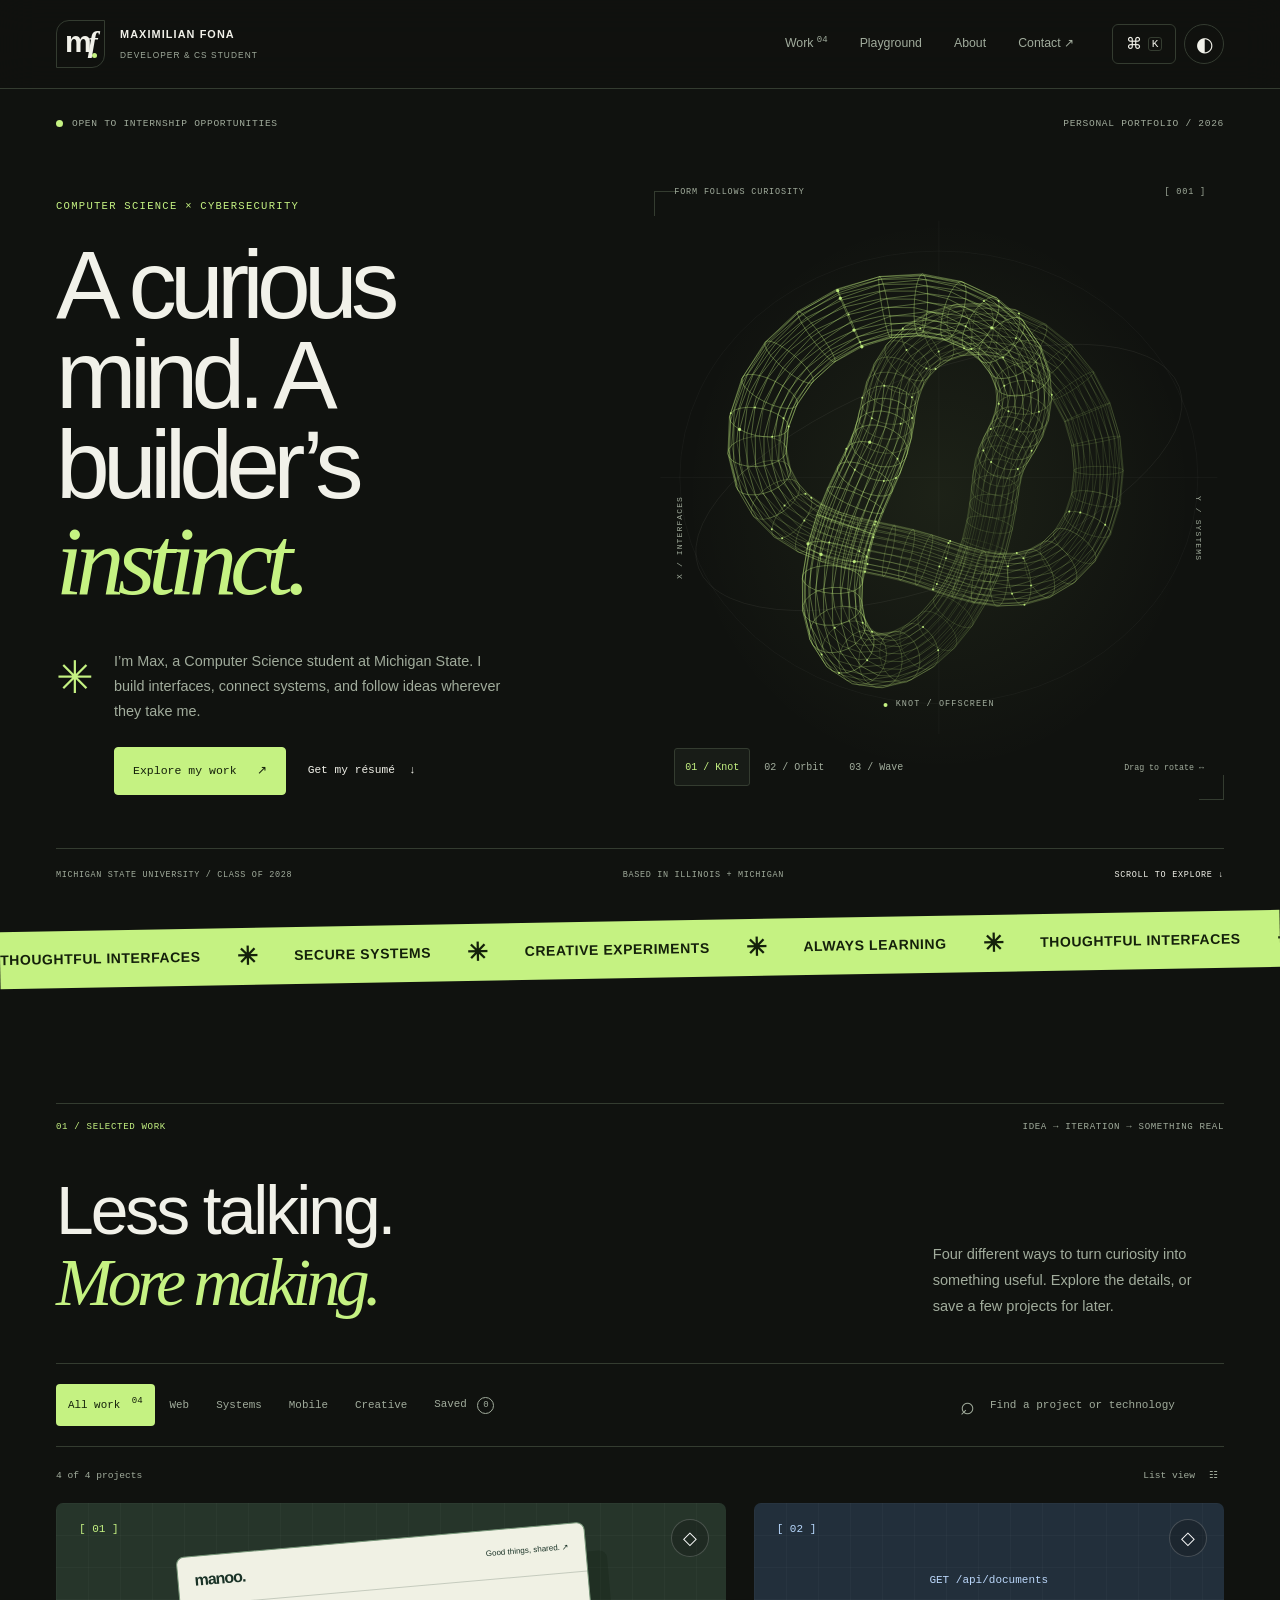
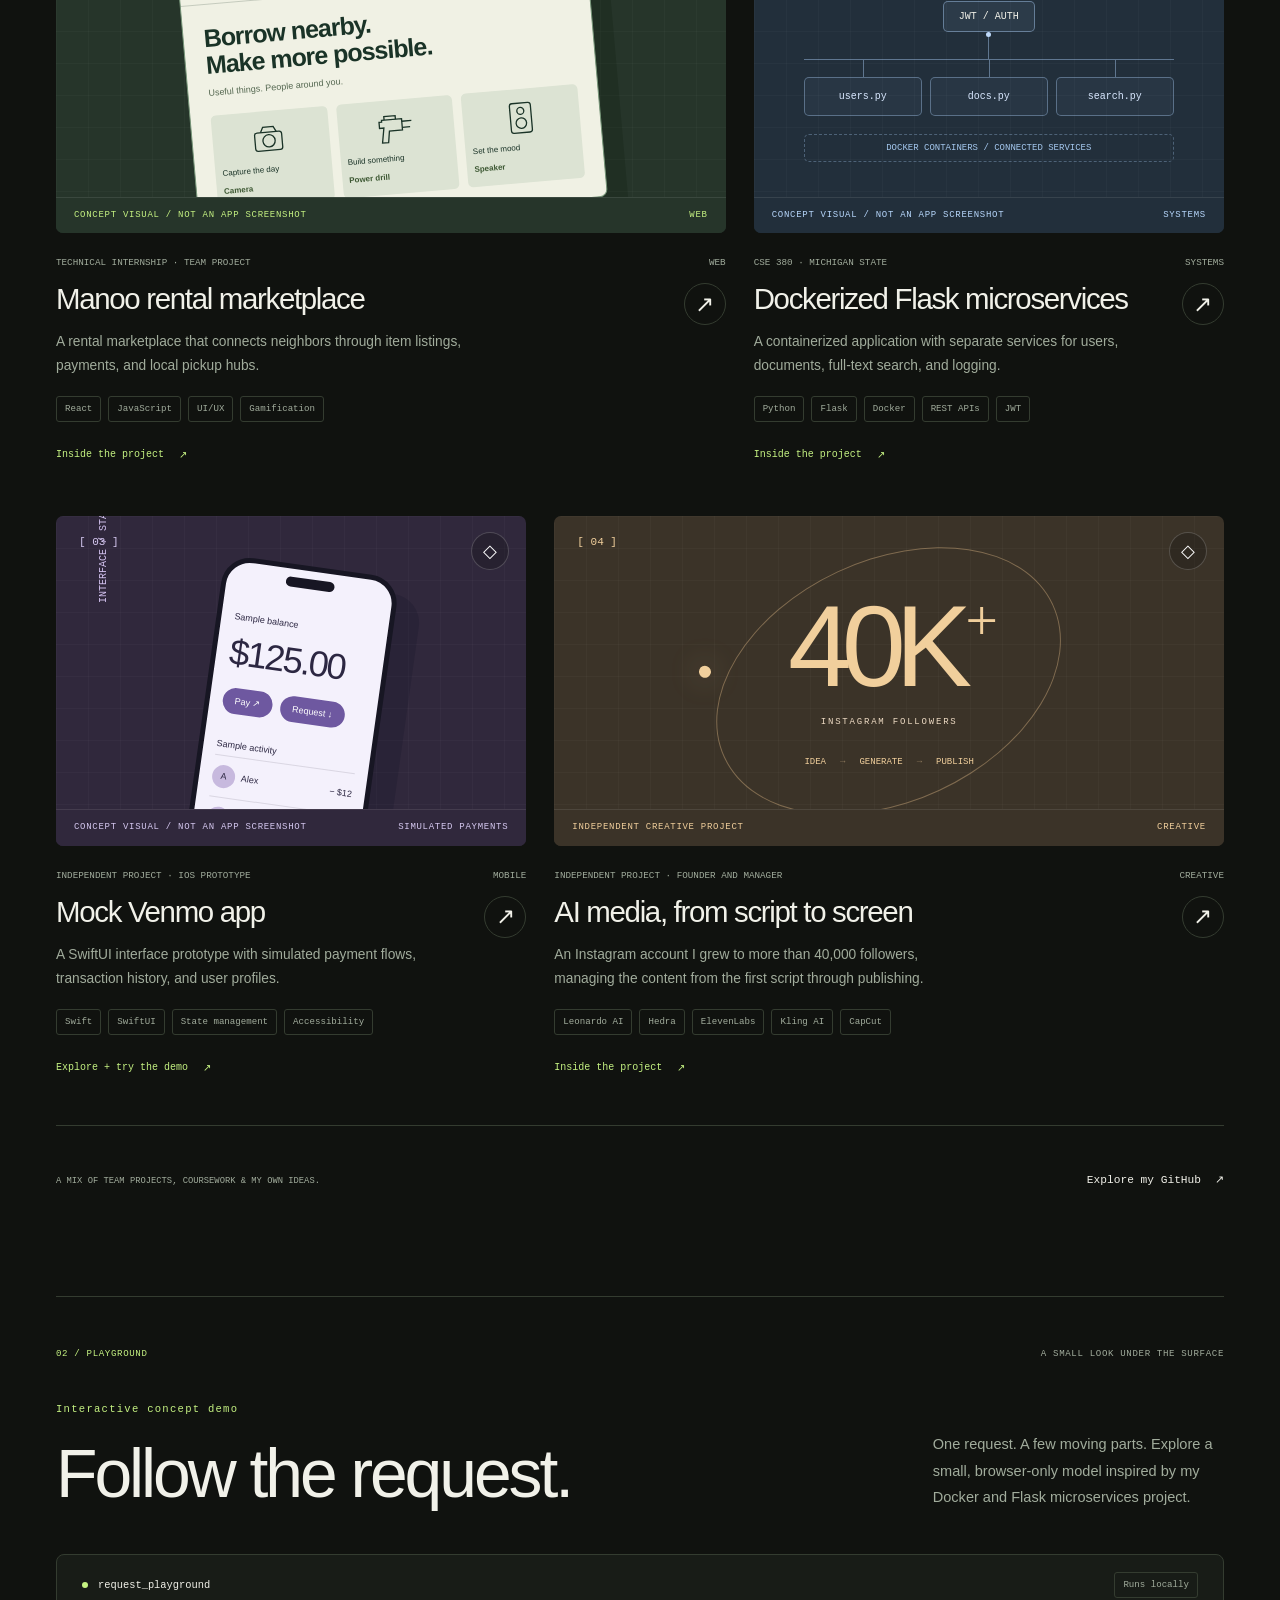
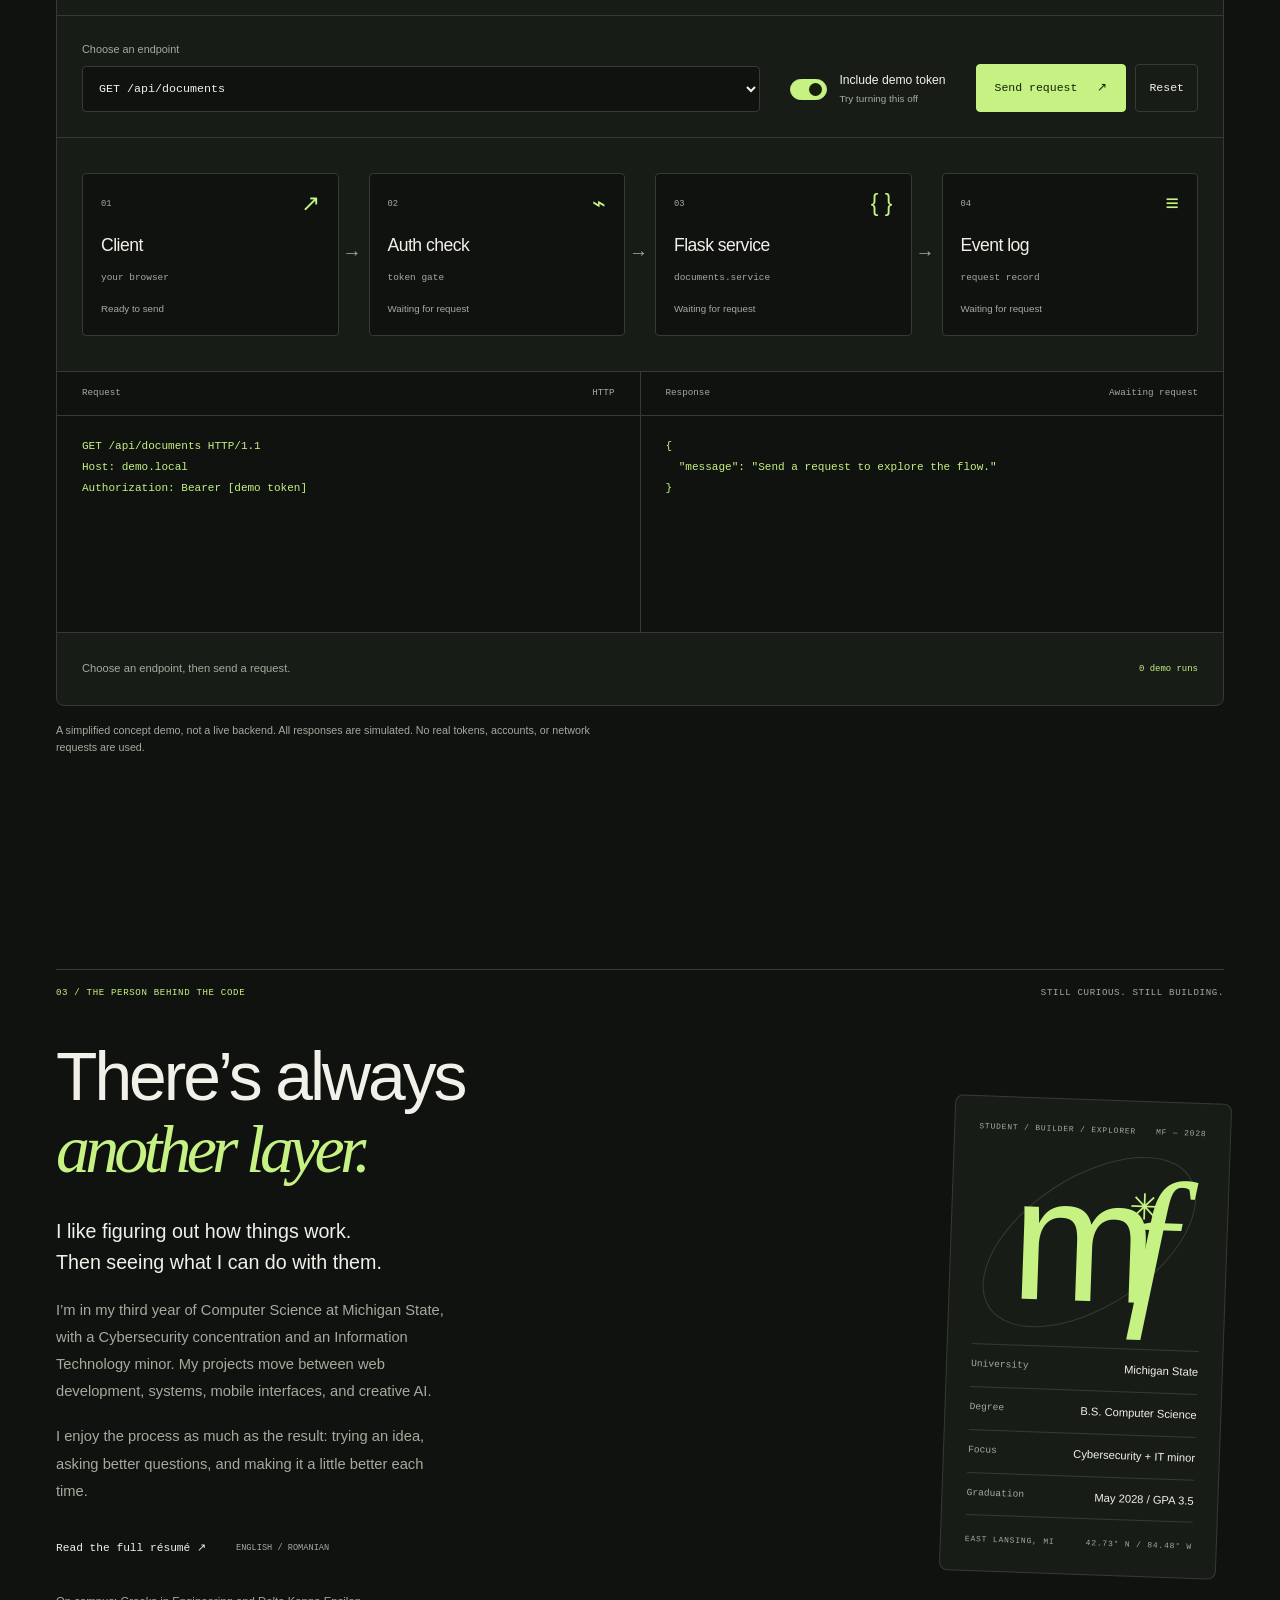
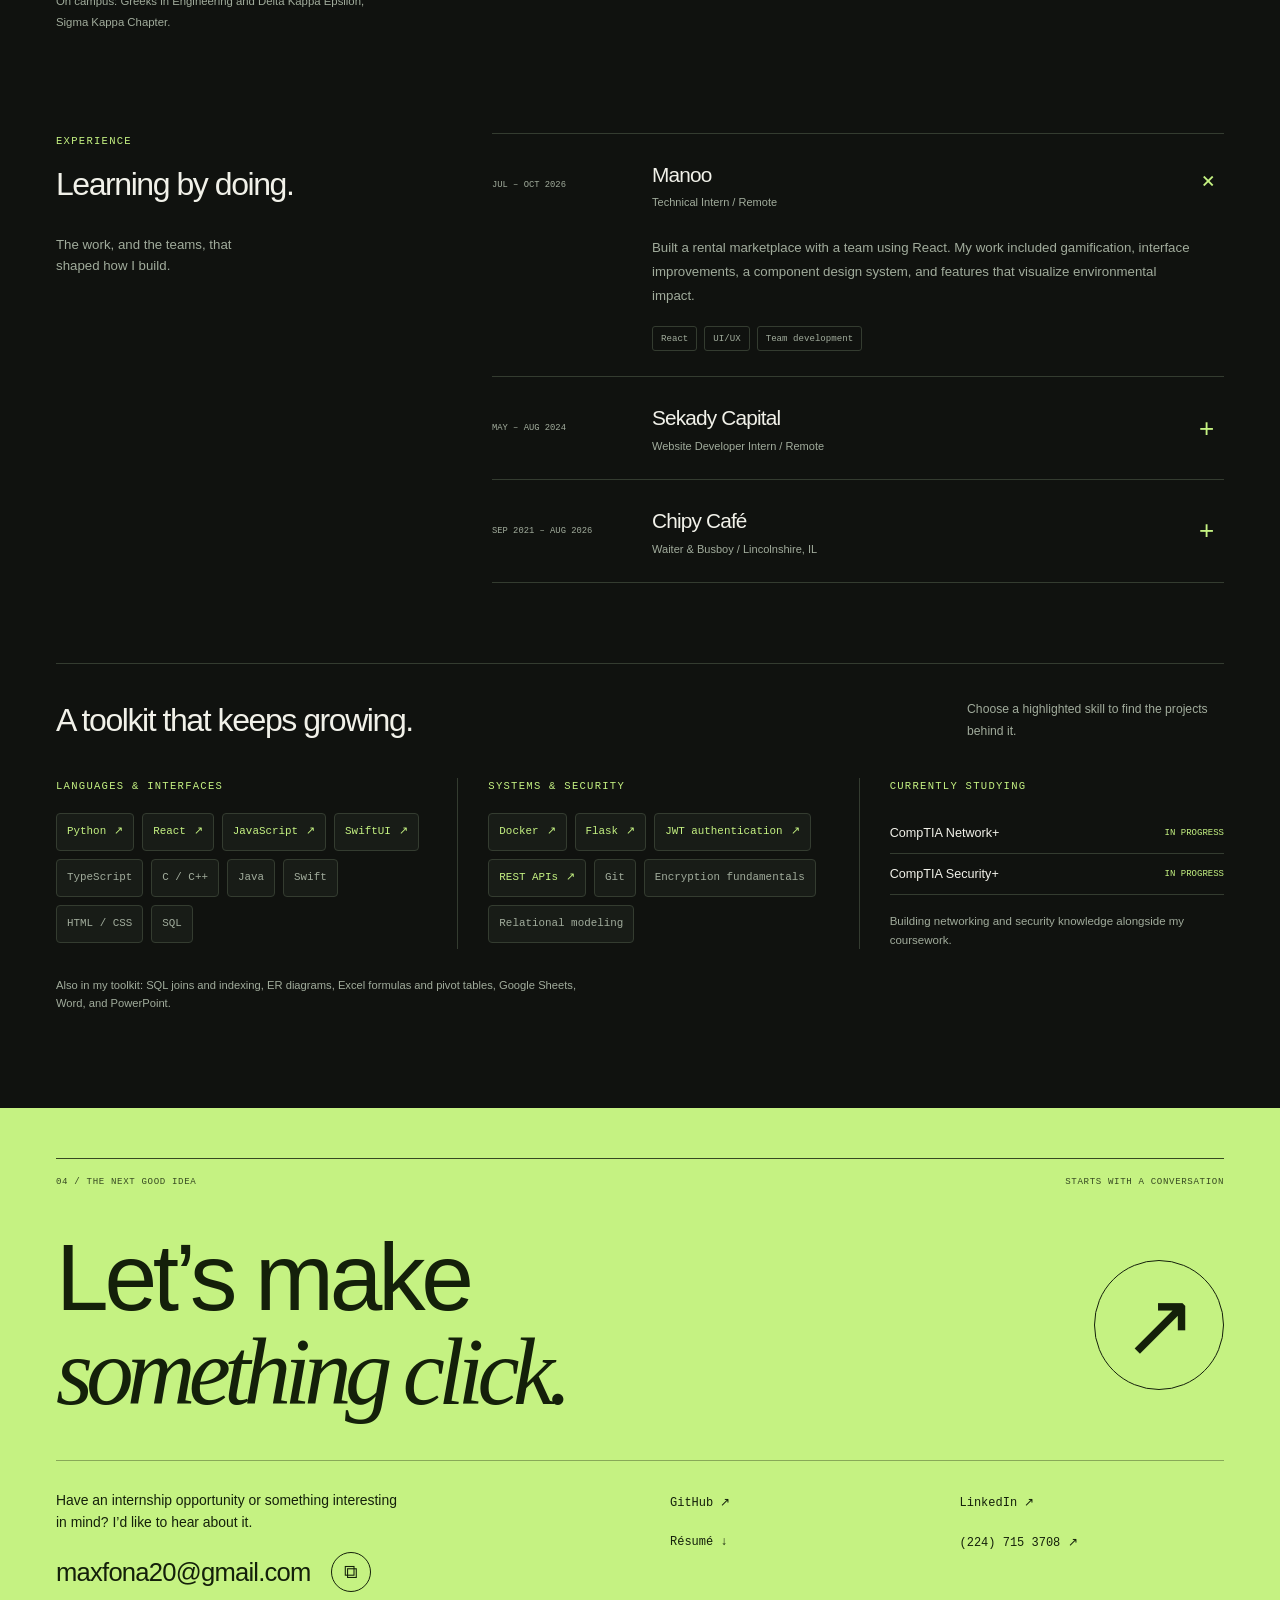
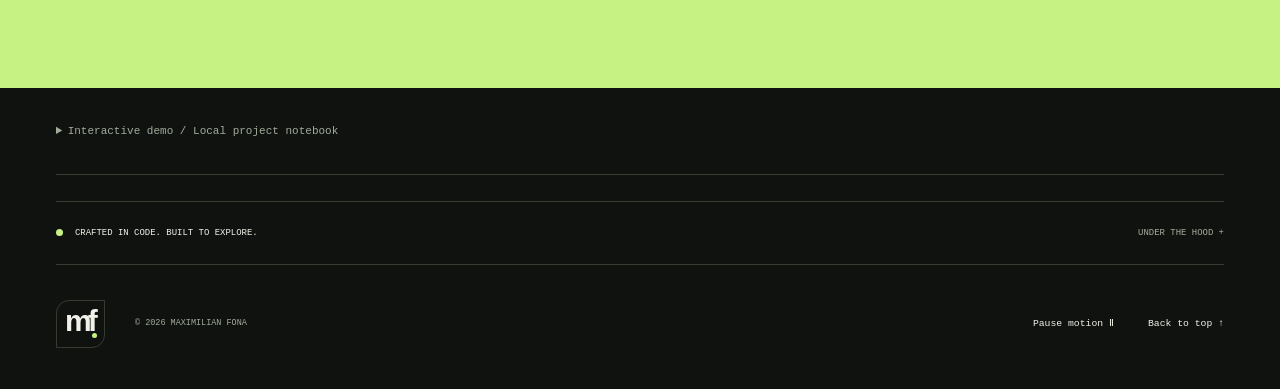
==== commit 83b9f868: "favicon add (and resume update??)" ====
--- a/index.html
+++ b/index.html
@@ -4,6 +4,7 @@
 <meta charset="utf-8"><meta name="viewport" content="width=device-width,initial-scale=1,viewport-fit=cover">
 <meta name="color-scheme" content="dark light"><meta name="theme-color" content="#10120f">
 <meta name="description" content="Maximilian Fona. Computer Science at Michigan State. Interfaces, secure systems, and creative experiments. Explore the work and try the interactive lab.">
+<link rel="icon" type="image/png" href="/download.png">
 <title>Maximilian Fona • A curious mind. A builder’s instinct.</title>
 <script src="preferences.js"></script><link rel="stylesheet" href="styles.css">
 </head>
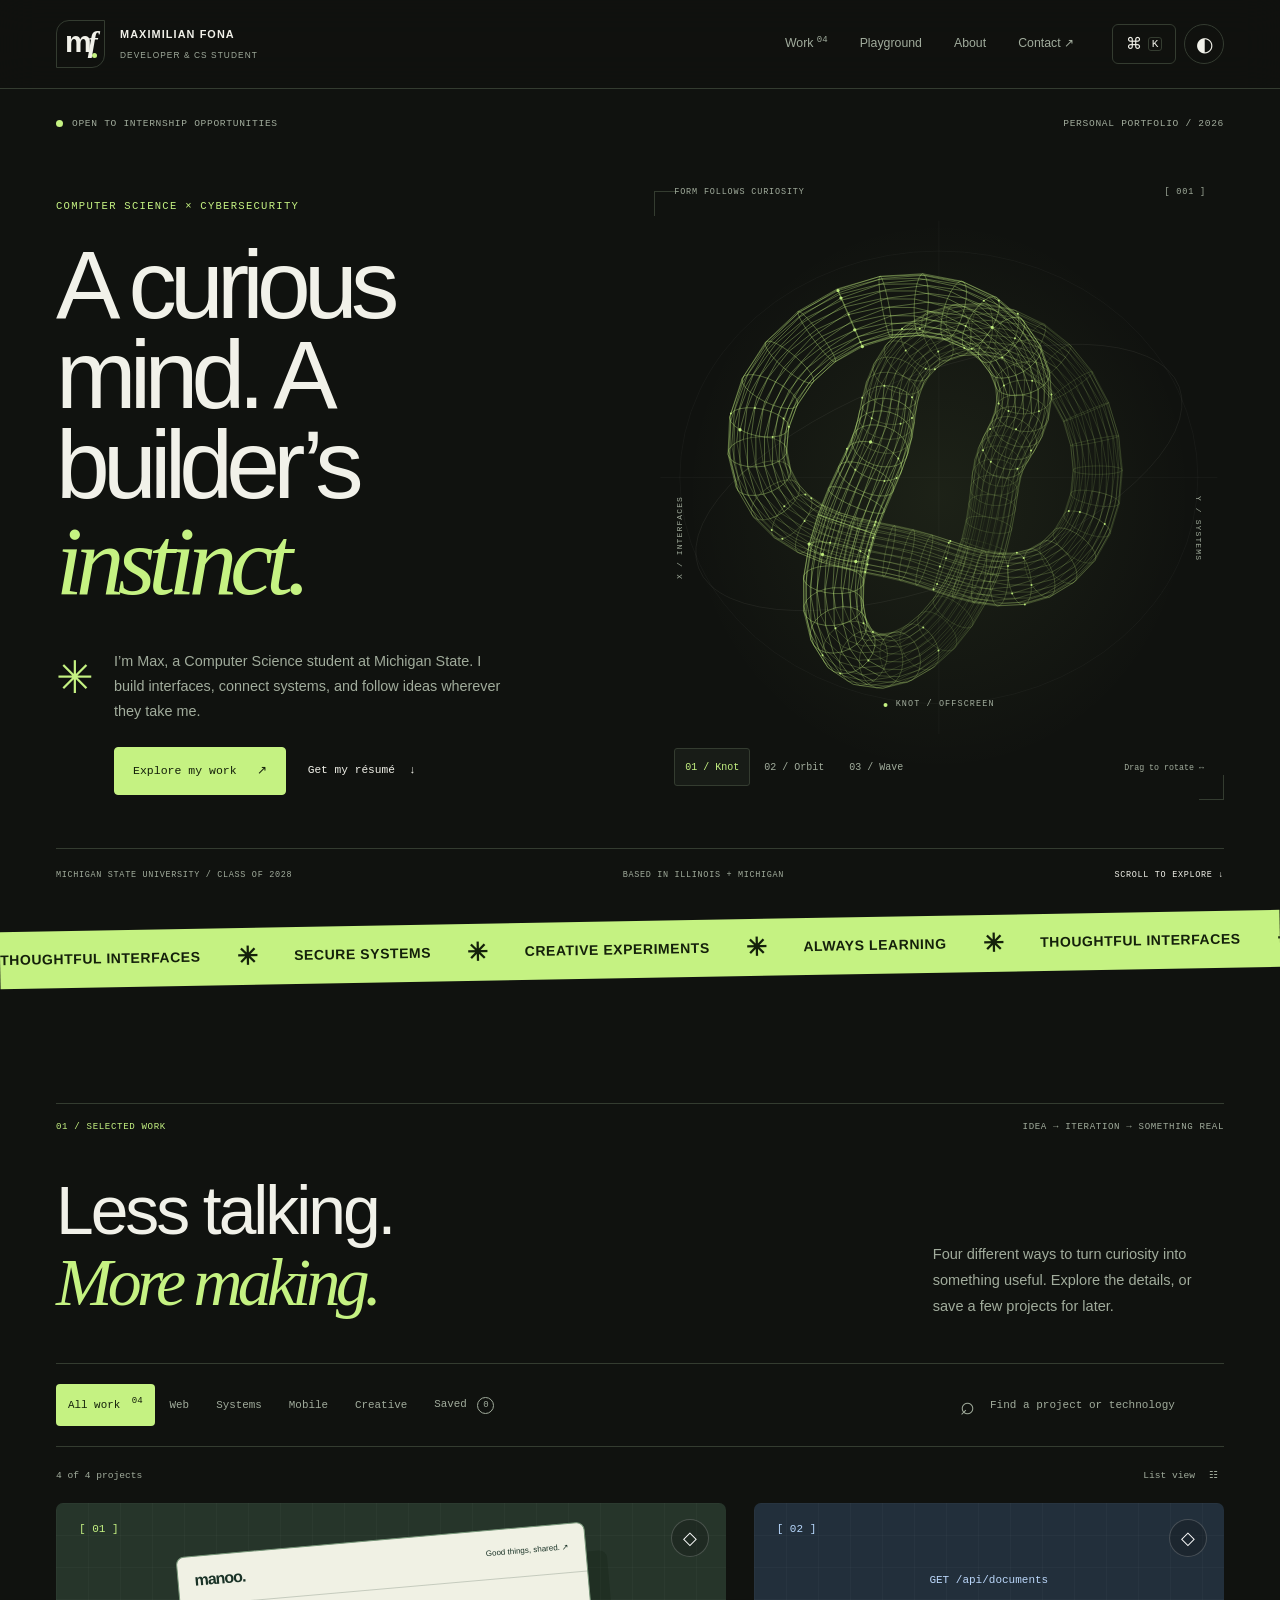
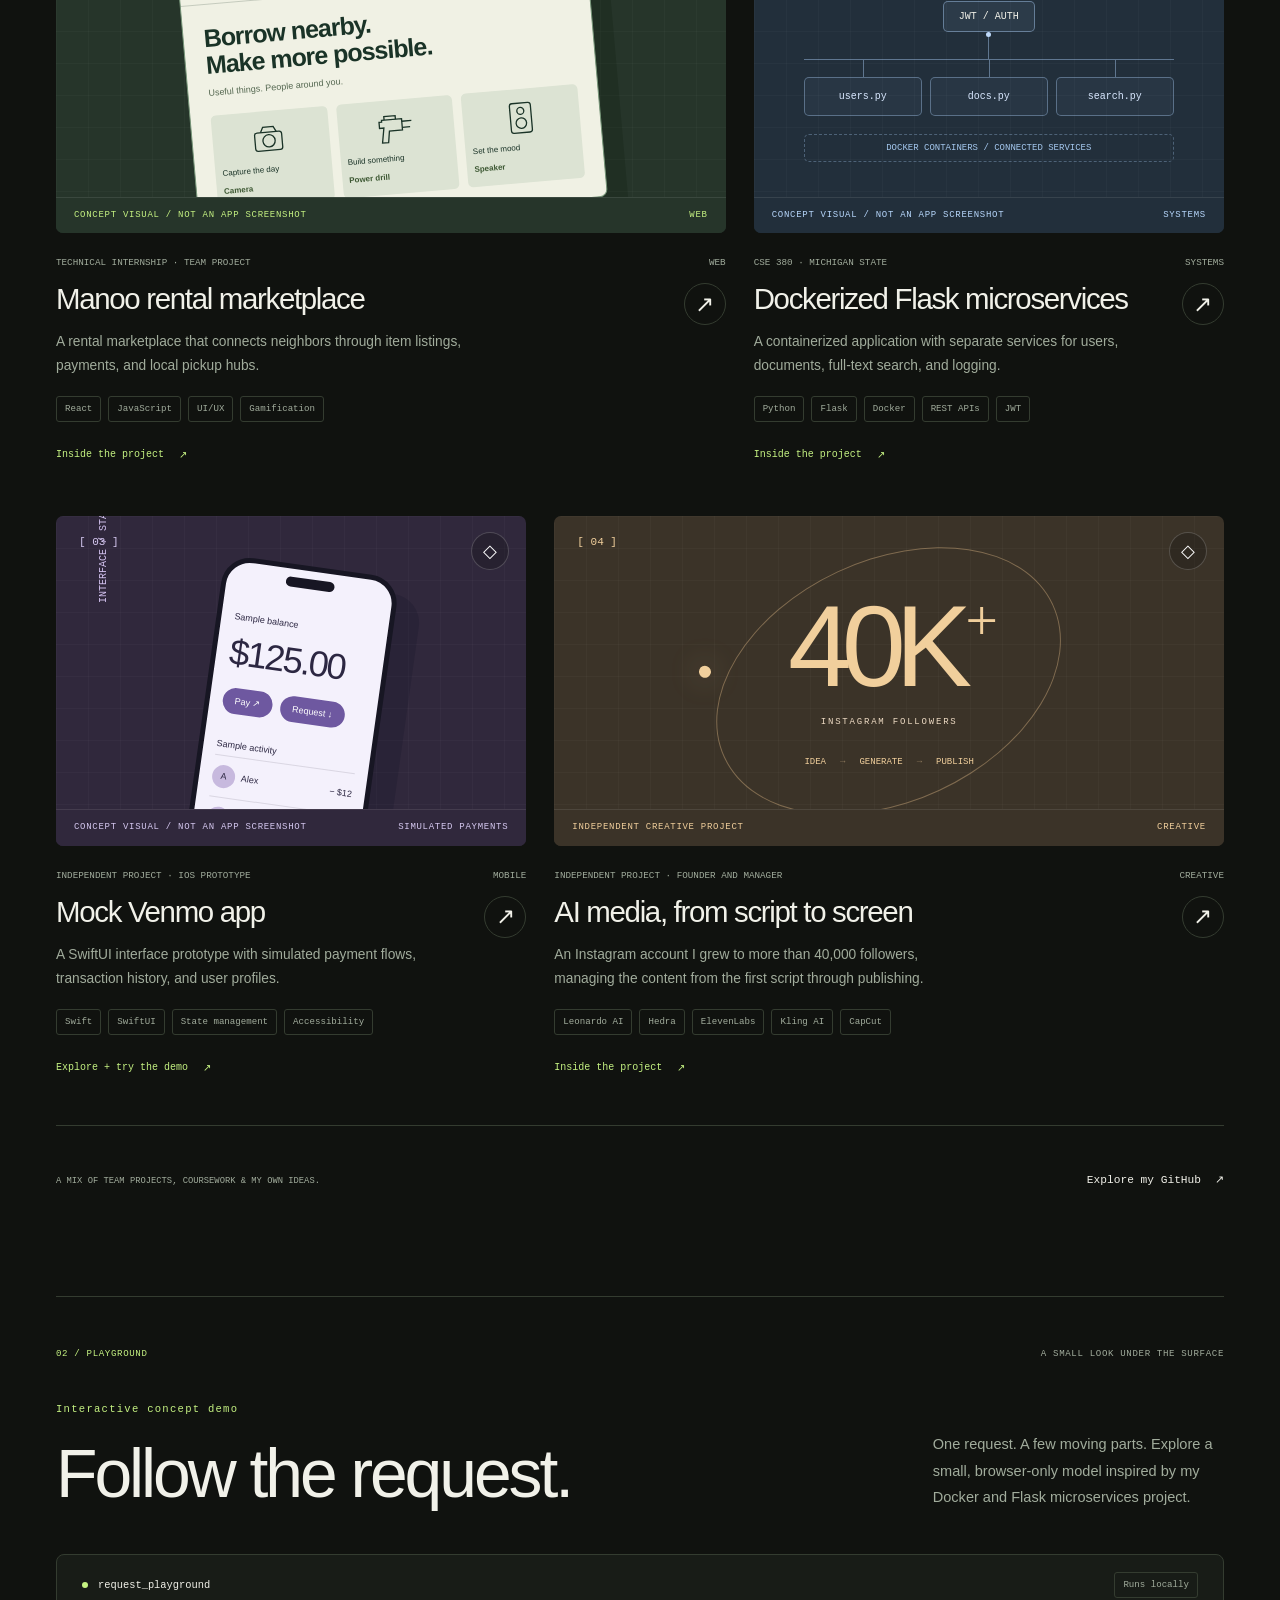
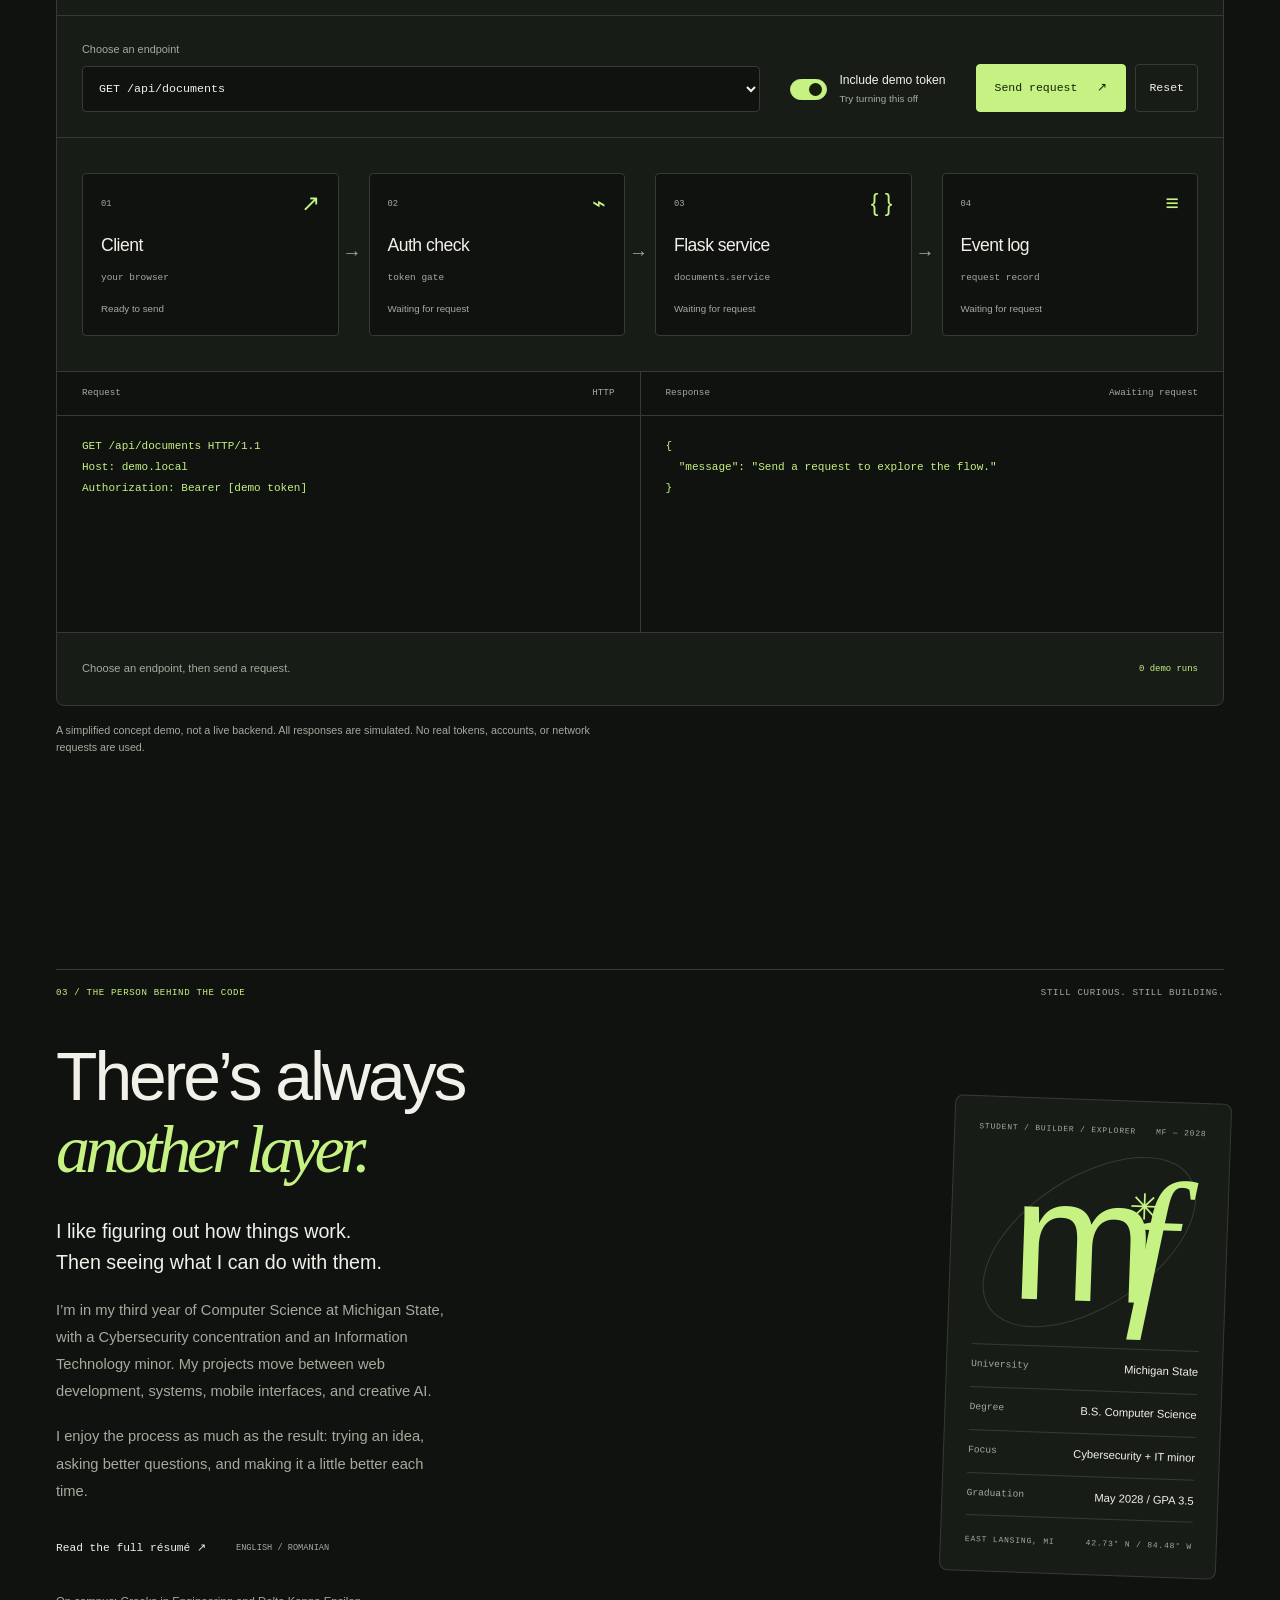
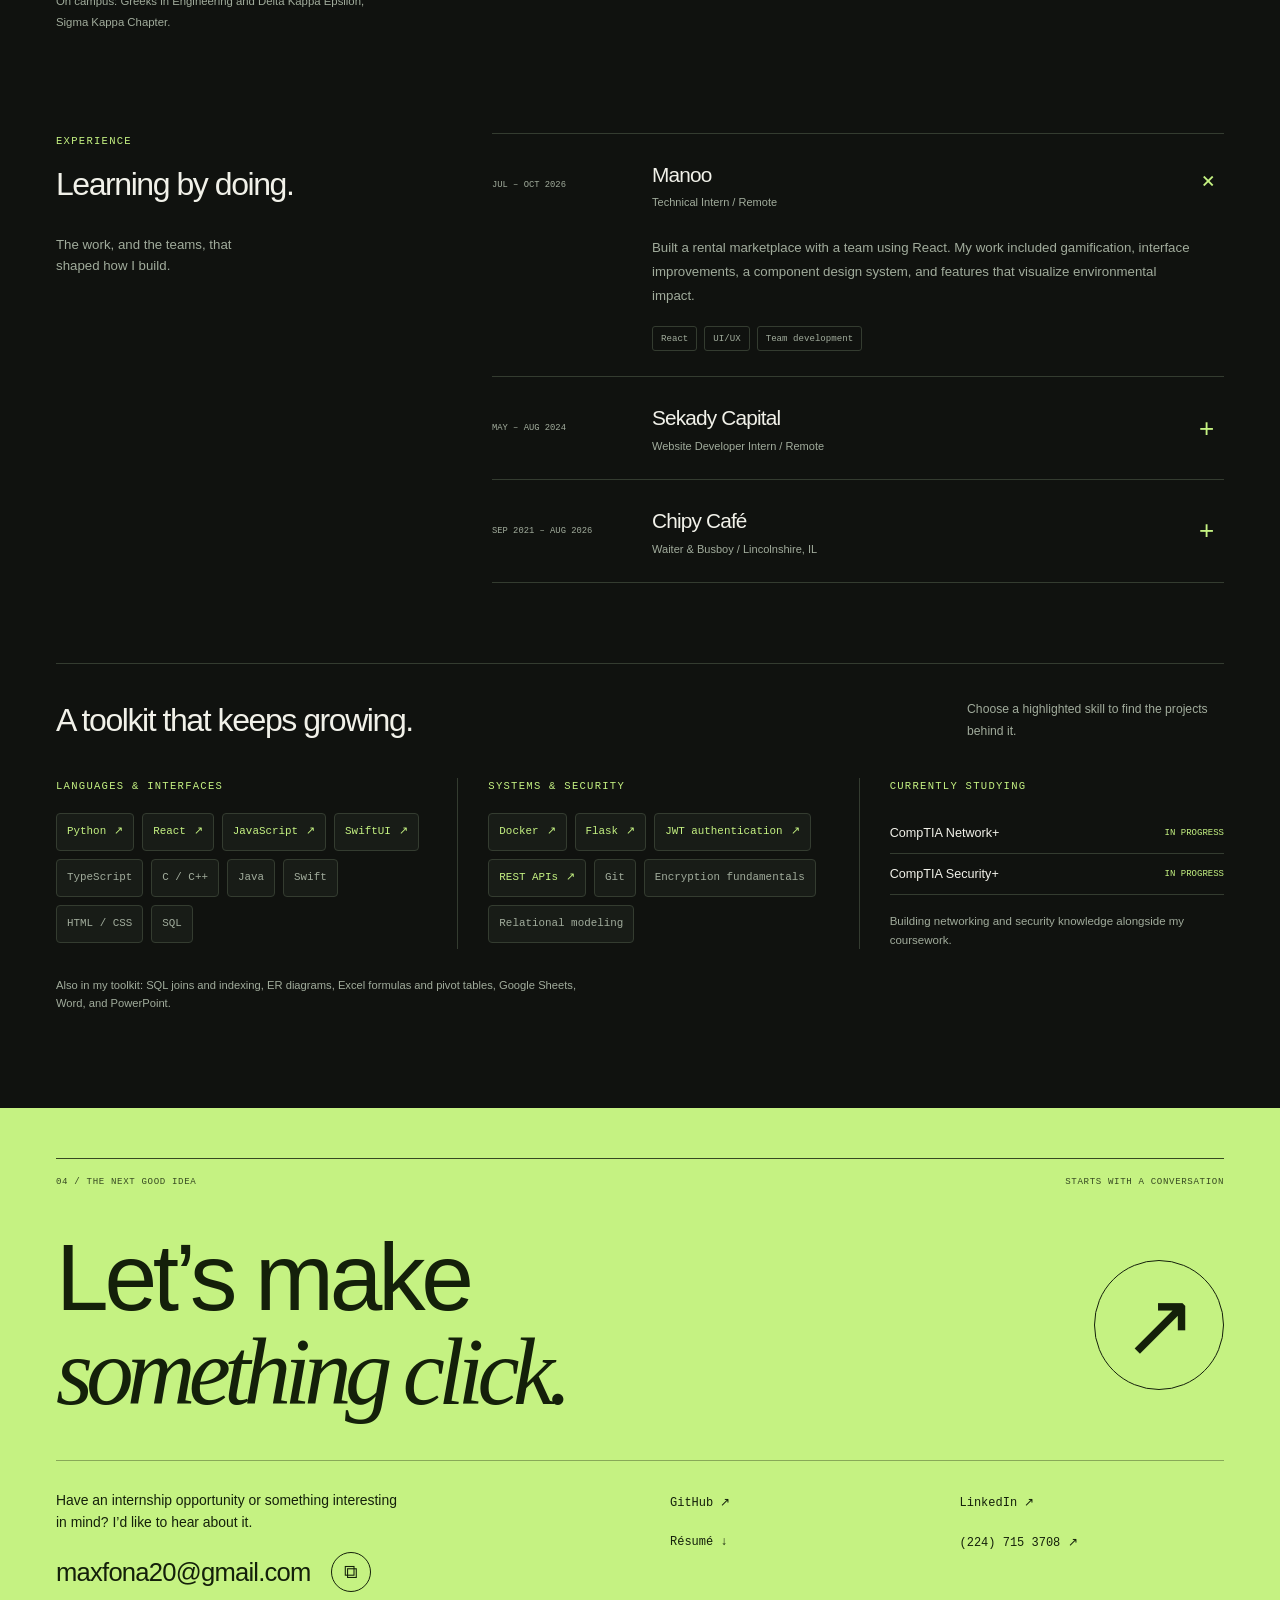
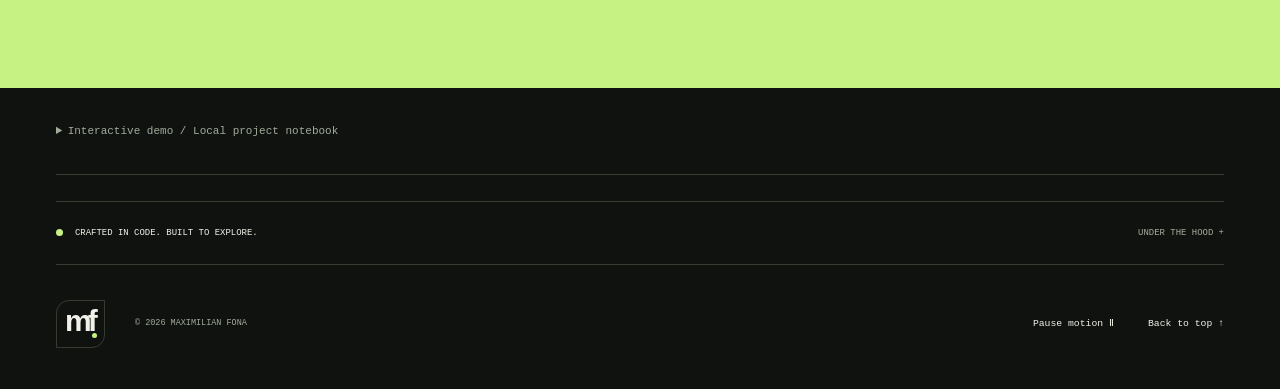
==== commit 0102dc87: "updated favicon code" ====
--- a/index.html
+++ b/index.html
@@ -4,7 +4,7 @@
 <meta charset="utf-8"><meta name="viewport" content="width=device-width,initial-scale=1,viewport-fit=cover">
 <meta name="color-scheme" content="dark light"><meta name="theme-color" content="#10120f">
 <meta name="description" content="Maximilian Fona. Computer Science at Michigan State. Interfaces, secure systems, and creative experiments. Explore the work and try the interactive lab.">
-<link rel="icon" type="image/png" href="/download.png">
+<link rel="icon" type="image/png" href="download.png">
 <title>Maximilian Fona • A curious mind. A builder’s instinct.</title>
 <script src="preferences.js"></script><link rel="stylesheet" href="styles.css">
 </head>
